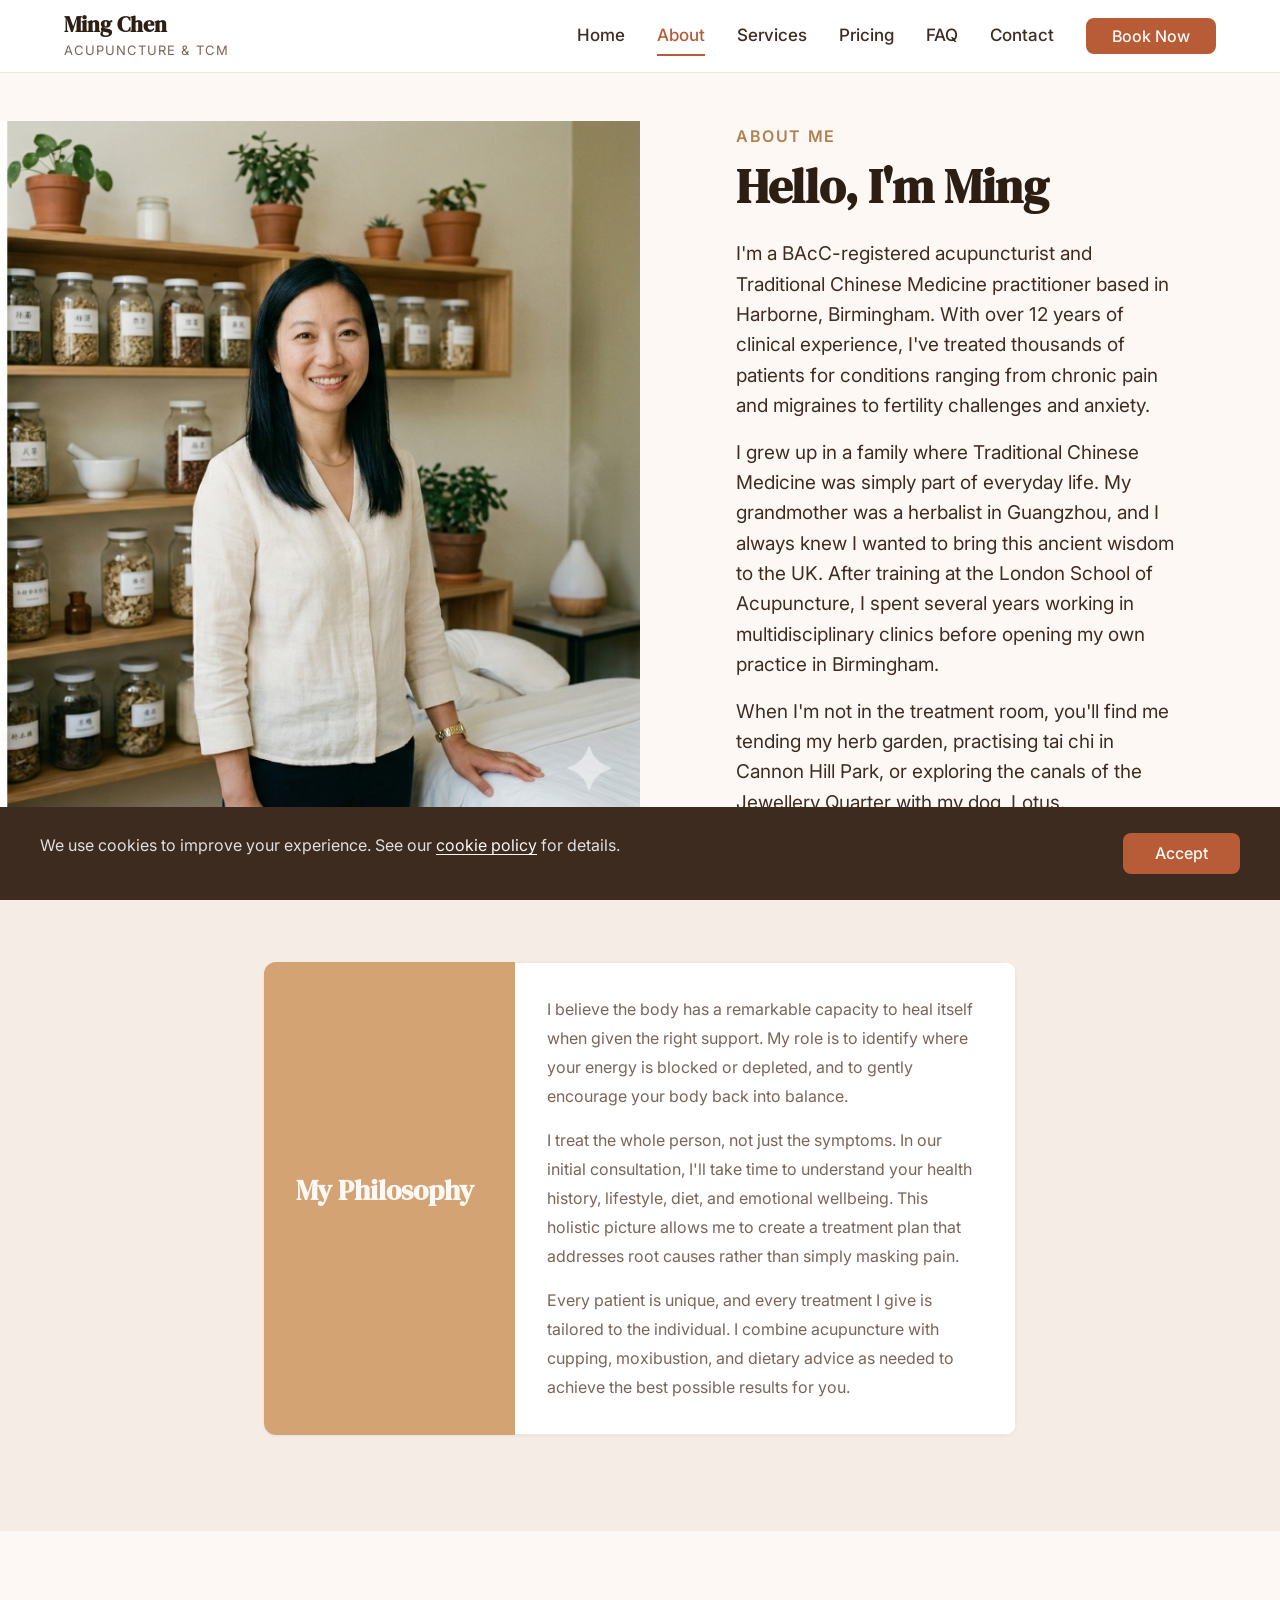
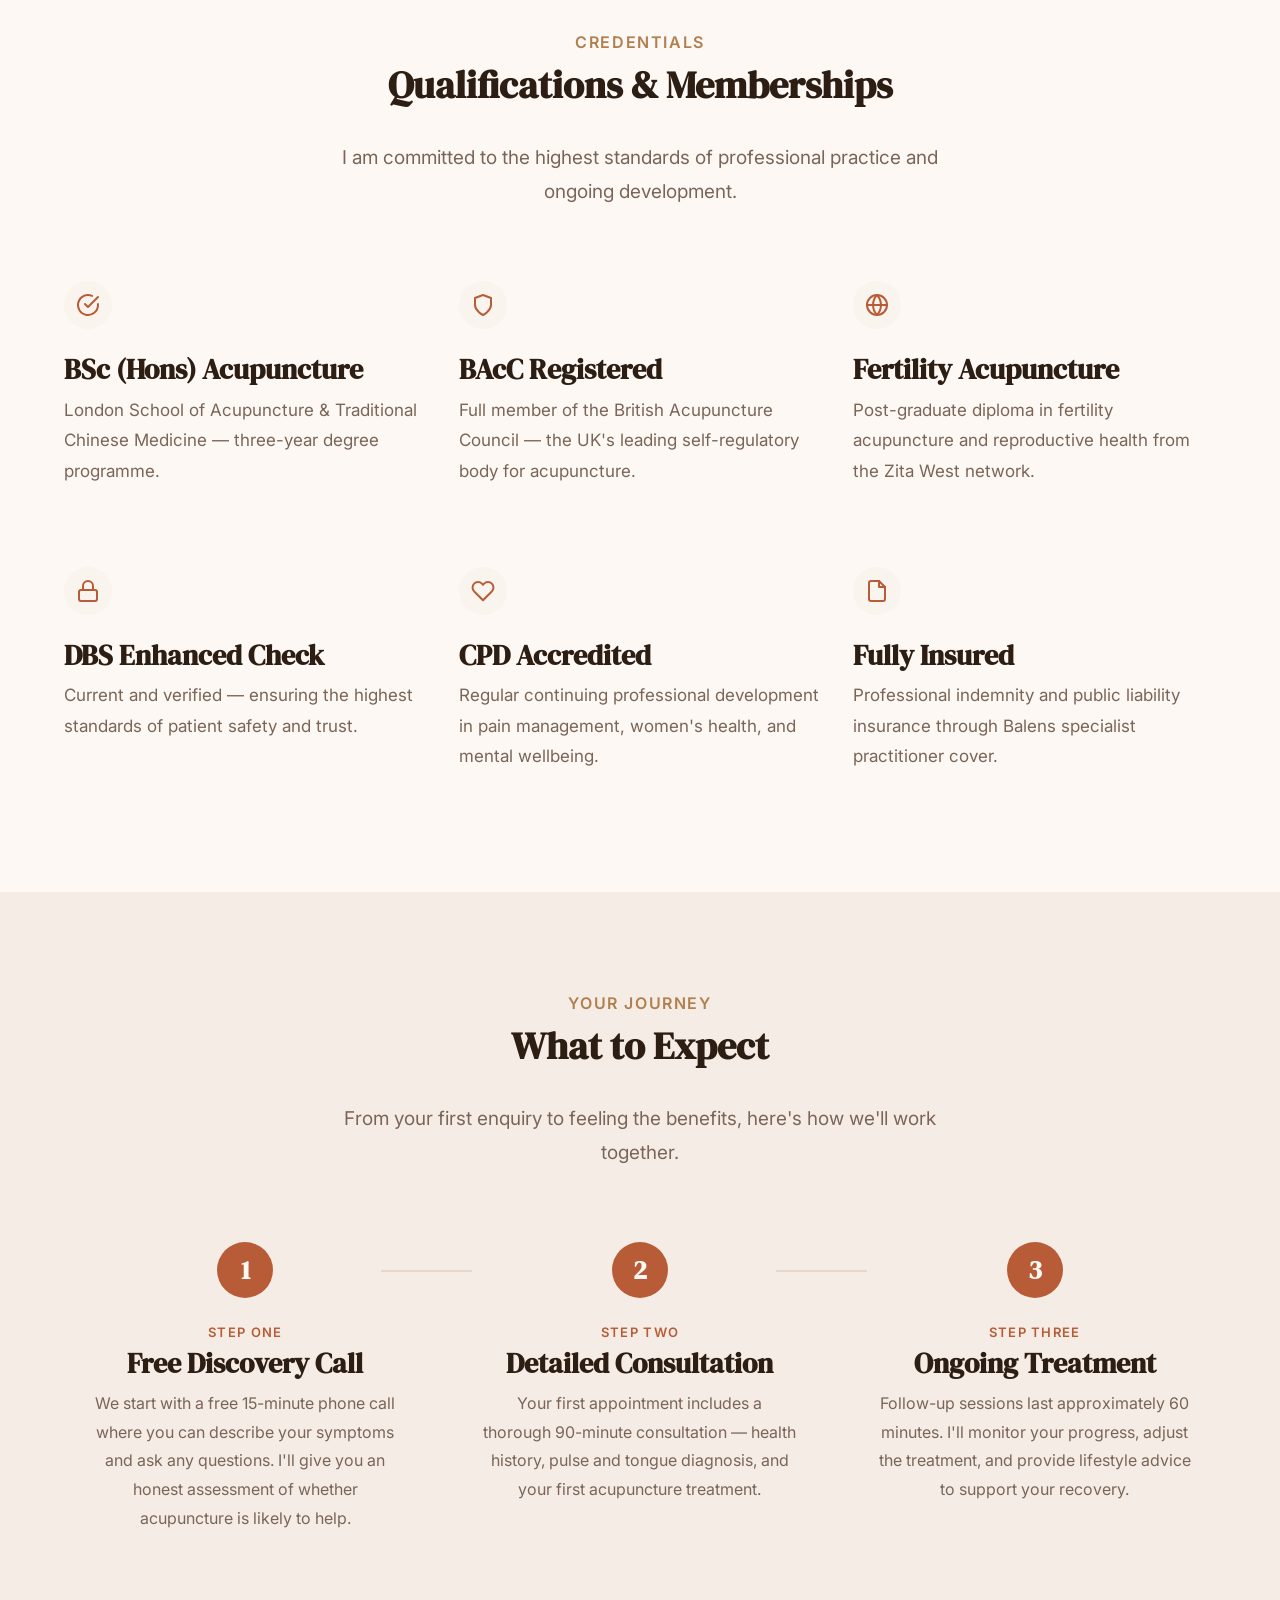
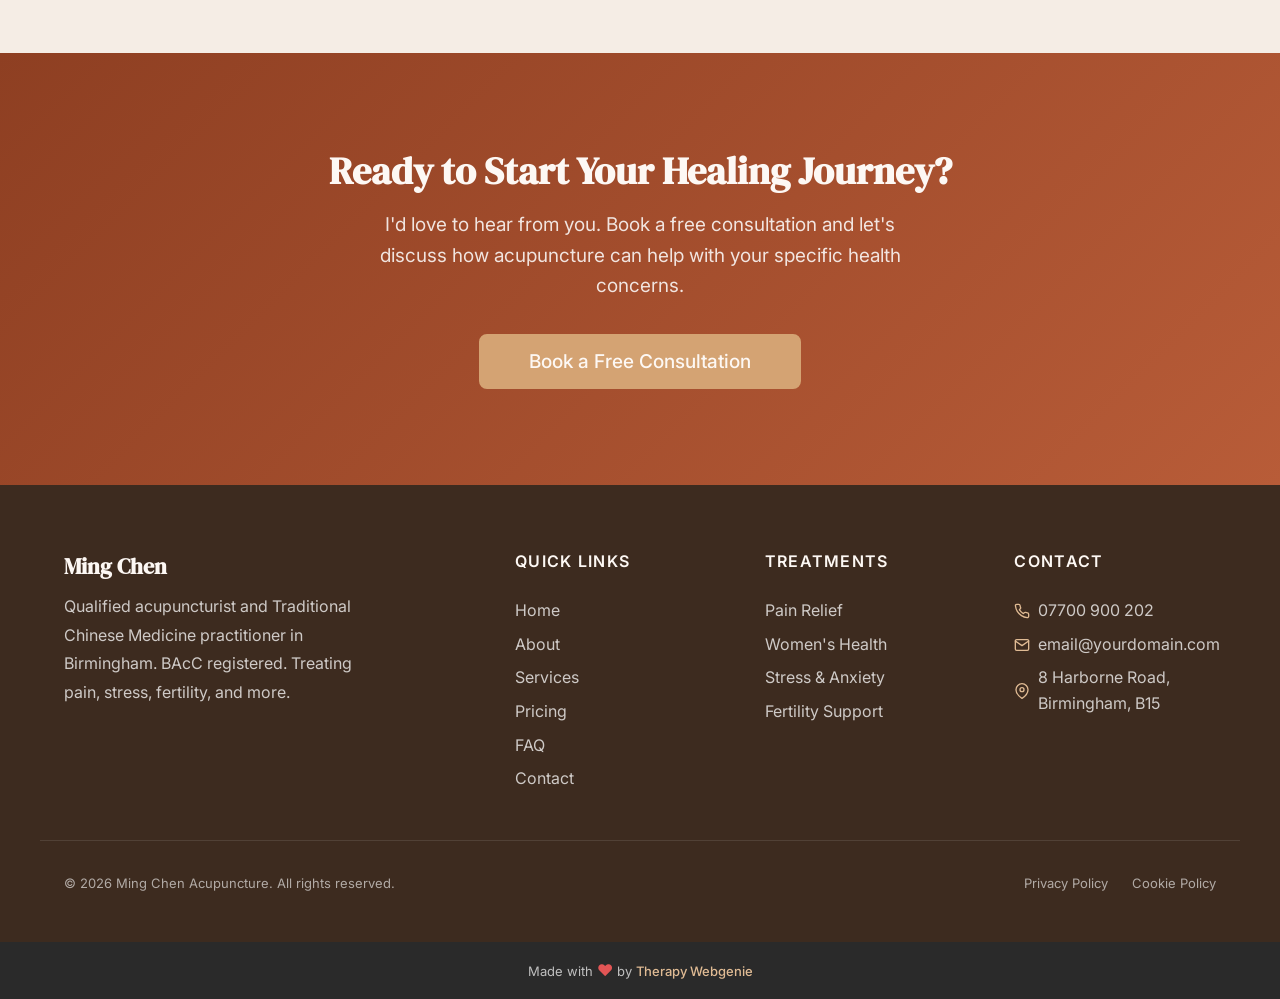
==== about.html @ 8f864835 "Switch Your Journey to steps--connected component Use steps/step pattern with connecting lines betwe" ====
<!DOCTYPE html>
<html lang="en">
<head>
  <meta charset="UTF-8">
  <meta name="viewport" content="width=device-width, initial-scale=1.0">
  <meta name="description" content="About Ming Chen — a BAcC-registered acupuncturist in Birmingham with over 12 years' experience in Traditional Chinese Medicine, pain management, and holistic health.">
  <title>About Ming Chen — Acupuncturist in Birmingham</title>

  <link rel="canonical" href="https://acupuncturist.therapywebgenie.com/about.html">

  <meta property="og:type" content="website">
  <meta property="og:url" content="https://acupuncturist.therapywebgenie.com/about.html">
  <meta property="og:title" content="About Ming Chen — Acupuncturist in Birmingham">
  <meta property="og:description" content="BAcC-registered acupuncturist in Birmingham with over 12 years' experience in Traditional Chinese Medicine.">
  <meta property="og:image" content="https://acupuncturist.therapywebgenie.com/images/hero.jpg">

  <meta name="twitter:card" content="summary_large_image">
  <meta name="twitter:title" content="About Ming Chen — Acupuncturist in Birmingham">
  <meta name="twitter:description" content="BAcC-registered acupuncturist in Birmingham with over 12 years' experience in Traditional Chinese Medicine.">
  <meta name="twitter:image" content="https://acupuncturist.therapywebgenie.com/images/hero.jpg">

  <link rel="preconnect" href="https://fonts.googleapis.com">
  <link rel="preconnect" href="https://fonts.gstatic.com" crossorigin>

  <link rel="stylesheet" href="css/base.css">
  <link rel="stylesheet" href="css/components.css">
  <link rel="stylesheet" href="css/theme.css">
  <!-- PROFILE:schema -->
  <!-- /PROFILE:schema -->
</head>
<body>

  <a href="#main" class="skip-link">Skip to main content</a>

  <!-- SECTION: nav -->
  <nav class="nav" role="navigation" aria-label="Main navigation">
    <div class="container nav__inner">
      <a href="index.html" class="nav__brand">
        <!-- PROFILE:logo --><!-- /PROFILE:logo -->
        <span class="nav__name"><!-- PROFILE:site_title -->Ming Chen<!-- /PROFILE:site_title --></span>
        <span class="nav__title"><!-- PROFILE:site_slogan -->Acupuncture &amp; TCM<!-- /PROFILE:site_slogan --></span>
      </a>
      <div class="nav__links">
        <a href="index.html" class="nav__link">Home</a>
        <a href="about.html" class="nav__link nav__link--active">About</a>
        <a href="services.html" class="nav__link">Services</a>
        <a href="pricing.html" class="nav__link">Pricing</a>
        <a href="faq.html" class="nav__link">FAQ</a>
        <a href="contact.html" class="nav__link">Contact</a>
        <a href="contact.html" class="btn btn--primary nav__cta">Book Now</a>
      </div>
      <button class="nav__toggle" aria-label="Toggle menu" aria-expanded="false" aria-controls="mobile-menu">
        <span class="nav__toggle-bar"></span>
        <span class="nav__toggle-bar"></span>
        <span class="nav__toggle-bar"></span>
      </button>
    </div>
    <div class="nav__mobile" id="mobile-menu" role="menu">
      <a href="index.html" class="nav__link" role="menuitem">Home</a>
      <a href="about.html" class="nav__link nav__link--active" role="menuitem">About</a>
      <a href="services.html" class="nav__link" role="menuitem">Services</a>
      <a href="pricing.html" class="nav__link" role="menuitem">Pricing</a>
      <a href="faq.html" class="nav__link" role="menuitem">FAQ</a>
      <a href="contact.html" class="nav__link" role="menuitem">Contact</a>
      <a href="contact.html" class="btn btn--primary" role="menuitem">Book Now</a>
    </div>
  </nav>
  <!-- /SECTION: nav -->

  <main id="main">

    <!-- SECTION: about-hero -->
    <section class="about-hero">
      <div class="container about-hero__inner">
        <div class="about-hero__image-wrap">
          <img src="images/about-portrait.jpg" alt="Ming Chen, acupuncturist in Birmingham" class="about-hero__image" width="600" height="800">
        </div>
        <div class="about-hero__content">
          <span class="section-label">About Me</span>
          <h1>Hello, I'm Ming</h1>
          <p>I'm a BAcC-registered acupuncturist and Traditional Chinese Medicine practitioner based in Harborne, Birmingham. With over 12 years of clinical experience, I've treated thousands of patients for conditions ranging from chronic pain and migraines to fertility challenges and anxiety.</p>
          <p>I grew up in a family where Traditional Chinese Medicine was simply part of everyday life. My grandmother was a herbalist in Guangzhou, and I always knew I wanted to bring this ancient wisdom to the UK. After training at the London School of Acupuncture, I spent several years working in multidisciplinary clinics before opening my own practice in Birmingham.</p>
          <p>When I'm not in the treatment room, you'll find me tending my herb garden, practising tai chi in Cannon Hill Park, or exploring the canals of the Jewellery Quarter with my dog, Lotus.</p>
        </div>
      </div>
    </section>
    <!-- /SECTION: about-hero -->

    <!-- SECTION: philosophy -->
    <section class="section section--alt reveal">
      <div class="container container--narrow">
        <div class="highlight-box highlight-box--secondary">
          <div class="highlight-box__heading">
            <h3>My Philosophy</h3>
          </div>
          <div class="highlight-box__content">
            <p>I believe the body has a remarkable capacity to heal itself when given the right support. My role is to identify where your energy is blocked or depleted, and to gently encourage your body back into balance.</p>
            <p>I treat the whole person, not just the symptoms. In our initial consultation, I'll take time to understand your health history, lifestyle, diet, and emotional wellbeing. This holistic picture allows me to create a treatment plan that addresses root causes rather than simply masking pain.</p>
            <p>Every patient is unique, and every treatment I give is tailored to the individual. I combine acupuncture with cupping, moxibustion, and dietary advice as needed to achieve the best possible results for you.</p>
          </div>
        </div>
      </div>
    </section>
    <!-- /SECTION: philosophy -->

    <!-- SECTION: qualifications -->
    <section class="section reveal">
      <div class="container">
        <div class="text-center">
          <span class="section-label">Credentials</span>
          <h2>Qualifications &amp; Memberships</h2>
          <p class="section-subtitle">I am committed to the highest standards of professional practice and ongoing development.</p>
        </div>
        <div class="grid grid--3">
          <div class="card card--feature">
            <div class="card__icon">
              <svg xmlns="http://www.w3.org/2000/svg" viewBox="0 0 24 24" fill="none" stroke="currentColor" stroke-width="2" stroke-linecap="round" stroke-linejoin="round"><path d="M22 11.08V12a10 10 0 1 1-5.93-9.14"></path><polyline points="22 4 12 14.01 9 11.01"></polyline></svg>
            </div>
            <h3 class="card__title">BSc (Hons) Acupuncture</h3>
            <p class="card__text">London School of Acupuncture &amp; Traditional Chinese Medicine — three-year degree programme.</p>
          </div>
          <div class="card card--feature">
            <div class="card__icon">
              <svg xmlns="http://www.w3.org/2000/svg" viewBox="0 0 24 24" fill="none" stroke="currentColor" stroke-width="2" stroke-linecap="round" stroke-linejoin="round"><path d="M12 22s8-4 8-10V5l-8-3-8 3v7c0 6 8 10 8 10z"></path></svg>
            </div>
            <h3 class="card__title">BAcC Registered</h3>
            <p class="card__text">Full member of the British Acupuncture Council — the UK's leading self-regulatory body for acupuncture.</p>
          </div>
          <div class="card card--feature">
            <div class="card__icon">
              <svg xmlns="http://www.w3.org/2000/svg" viewBox="0 0 24 24" fill="none" stroke="currentColor" stroke-width="2" stroke-linecap="round" stroke-linejoin="round"><circle cx="12" cy="12" r="10"></circle><line x1="2" y1="12" x2="22" y2="12"></line><path d="M12 2a15.3 15.3 0 0 1 4 10 15.3 15.3 0 0 1-4 10 15.3 15.3 0 0 1-4-10 15.3 15.3 0 0 1 4-10z"></path></svg>
            </div>
            <h3 class="card__title">Fertility Acupuncture</h3>
            <p class="card__text">Post-graduate diploma in fertility acupuncture and reproductive health from the Zita West network.</p>
          </div>
          <div class="card card--feature">
            <div class="card__icon">
              <svg xmlns="http://www.w3.org/2000/svg" viewBox="0 0 24 24" fill="none" stroke="currentColor" stroke-width="2" stroke-linecap="round" stroke-linejoin="round"><rect x="3" y="11" width="18" height="11" rx="2" ry="2"></rect><path d="M7 11V7a5 5 0 0 1 10 0v4"></path></svg>
            </div>
            <h3 class="card__title">DBS Enhanced Check</h3>
            <p class="card__text">Current and verified — ensuring the highest standards of patient safety and trust.</p>
          </div>
          <div class="card card--feature">
            <div class="card__icon">
              <svg xmlns="http://www.w3.org/2000/svg" viewBox="0 0 24 24" fill="none" stroke="currentColor" stroke-width="2" stroke-linecap="round" stroke-linejoin="round"><path d="M20.84 4.61a5.5 5.5 0 0 0-7.78 0L12 5.67l-1.06-1.06a5.5 5.5 0 0 0-7.78 7.78l1.06 1.06L12 21.23l7.78-7.78 1.06-1.06a5.5 5.5 0 0 0 0-7.78z"></path></svg>
            </div>
            <h3 class="card__title">CPD Accredited</h3>
            <p class="card__text">Regular continuing professional development in pain management, women's health, and mental wellbeing.</p>
          </div>
          <div class="card card--feature">
            <div class="card__icon">
              <svg xmlns="http://www.w3.org/2000/svg" viewBox="0 0 24 24" fill="none" stroke="currentColor" stroke-width="2" stroke-linecap="round" stroke-linejoin="round"><path d="M14 2H6a2 2 0 0 0-2 2v16a2 2 0 0 0 2 2h12a2 2 0 0 0 2-2V8z"></path><polyline points="14 2 14 8 20 8"></polyline></svg>
            </div>
            <h3 class="card__title">Fully Insured</h3>
            <p class="card__text">Professional indemnity and public liability insurance through Balens specialist practitioner cover.</p>
          </div>
        </div>
      </div>
    </section>
    <!-- /SECTION: qualifications -->

    <!-- SECTION: approach -->
    <section class="section section--alt reveal">
      <div class="container">
        <div class="text-center">
          <span class="section-label">Your Journey</span>
          <h2>What to Expect</h2>
          <p class="section-subtitle">From your first enquiry to feeling the benefits, here's how we'll work together.</p>
        </div>
        <div class="steps steps--connected">
          <div class="step">
            <div class="step__number">1</div>
            <span class="step__label">Step One</span>
            <h3 class="step__title">Free Discovery Call</h3>
            <p class="step__text">We start with a free 15-minute phone call where you can describe your symptoms and ask any questions. I'll give you an honest assessment of whether acupuncture is likely to help.</p>
          </div>
          <div class="step">
            <div class="step__number">2</div>
            <span class="step__label">Step Two</span>
            <h3 class="step__title">Detailed Consultation</h3>
            <p class="step__text">Your first appointment includes a thorough 90-minute consultation — health history, pulse and tongue diagnosis, and your first acupuncture treatment.</p>
          </div>
          <div class="step">
            <div class="step__number">3</div>
            <span class="step__label">Step Three</span>
            <h3 class="step__title">Ongoing Treatment</h3>
            <p class="step__text">Follow-up sessions last approximately 60 minutes. I'll monitor your progress, adjust the treatment, and provide lifestyle advice to support your recovery.</p>
          </div>
        </div>
      </div>
    </section>
    <!-- /SECTION: approach -->

    <!-- SECTION: cta -->
    <section class="section cta-banner reveal">
      <div class="container text-center">
        <h2>Ready to Start Your Healing Journey?</h2>
        <p>I'd love to hear from you. Book a free consultation and let's discuss how acupuncture can help with your specific health concerns.</p>
        <div class="cta-banner__buttons">
          <a href="contact.html" class="btn btn--accent">Book a Free Consultation</a>
        </div>
      </div>
    </section>
    <!-- /SECTION: cta -->

  </main>

  <!-- SECTION: footer -->
  <footer class="footer">
    <div class="container footer__inner">
      <div class="footer__brand">
        <p class="footer__brand-name">Ming Chen</p>
        <p class="footer__brand-text">Qualified acupuncturist and Traditional Chinese Medicine practitioner in Birmingham. BAcC registered. Treating pain, stress, fertility, and more.</p>
      </div>
      <div class="footer__col">
        <p class="footer__heading">Quick Links</p>
        <div class="footer__links">
          <a href="index.html" class="footer__link">Home</a>
          <a href="about.html" class="footer__link">About</a>
          <a href="services.html" class="footer__link">Services</a>
          <a href="pricing.html" class="footer__link">Pricing</a>
          <a href="faq.html" class="footer__link">FAQ</a>
          <a href="contact.html" class="footer__link">Contact</a>
        </div>
      </div>
      <div class="footer__col">
        <p class="footer__heading">Treatments</p>
        <div class="footer__links">
          <a href="services.html" class="footer__link">Pain Relief</a>
          <a href="services.html" class="footer__link">Women's Health</a>
          <a href="services.html" class="footer__link">Stress &amp; Anxiety</a>
          <a href="services.html" class="footer__link">Fertility Support</a>
        </div>
      </div>
      <div class="footer__col">
        <p class="footer__heading">Contact</p>
        <div class="footer__contact-item">
          <svg xmlns="http://www.w3.org/2000/svg" viewBox="0 0 24 24" fill="none" stroke="currentColor" stroke-width="2" stroke-linecap="round" stroke-linejoin="round"><path d="M22 16.92v3a2 2 0 0 1-2.18 2 19.79 19.79 0 0 1-8.63-3.07 19.5 19.5 0 0 1-6-6 19.79 19.79 0 0 1-3.07-8.67A2 2 0 0 1 4.11 2h3a2 2 0 0 1 2 1.72 12.84 12.84 0 0 0 .7 2.81 2 2 0 0 1-.45 2.11L8.09 9.91a16 16 0 0 0 6 6l1.27-1.27a2 2 0 0 1 2.11-.45 12.84 12.84 0 0 0 2.81.7A2 2 0 0 1 22 16.92z"></path></svg>
          <!-- PROFILE:phone_landline --><span>07700 900 202</span><!-- /PROFILE:phone_landline -->
        </div>
        <div class="footer__contact-item">
          <svg xmlns="http://www.w3.org/2000/svg" viewBox="0 0 24 24" fill="none" stroke="currentColor" stroke-width="2" stroke-linecap="round" stroke-linejoin="round"><path d="M4 4h16c1.1 0 2 .9 2 2v12c0 1.1-.9 2-2 2H4c-1.1 0-2-.9-2-2V6c0-1.1.9-2 2-2z"></path><polyline points="22,6 12,13 2,6"></polyline></svg>
          <!-- PROFILE:email --><a href="mailto:email@yourdomain.com">email@yourdomain.com</a><!-- /PROFILE:email -->
        </div>
        <div class="footer__contact-item">
          <svg xmlns="http://www.w3.org/2000/svg" viewBox="0 0 24 24" fill="none" stroke="currentColor" stroke-width="2" stroke-linecap="round" stroke-linejoin="round"><path d="M21 10c0 7-9 13-9 13s-9-6-9-13a9 9 0 0 1 18 0z"></path><circle cx="12" cy="10" r="3"></circle></svg>
          <!-- PROFILE:address --><span>8 Harborne Road, Birmingham, B15</span><!-- /PROFILE:address -->
        </div>
      </div>
    </div>
    <div class="container footer__bottom">
      <p class="footer__copyright">&copy; 2026 Ming Chen Acupuncture. All rights reserved.</p>
      <div class="footer__legal">
        <a href="privacy.html">Privacy Policy</a>
        <a href="cookies-policy.html">Cookie Policy</a>
      </div>
    </div>
  </footer>
  <!-- /SECTION: footer -->

  <div class="site-credit">
    <p>Made with <span class="site-credit__heart" aria-label="love">&#10084;</span> by <a href="https://www.therapywebgenie.com" target="_blank" rel="noopener">Therapy Webgenie</a></p>
  </div>

  <!-- Cookie Consent -->
  <div class="cookie-banner" role="dialog" aria-label="Cookie consent">
    <div class="cookie-banner__inner">
      <p class="cookie-banner__text">We use cookies to improve your experience. See our <a href="cookies-policy.html">cookie policy</a> for details.</p>
      <button class="cookie-banner__accept">Accept</button>
    </div>
  </div>

  <!-- Back to Top -->
  <button class="back-to-top" aria-label="Back to top">
    <svg xmlns="http://www.w3.org/2000/svg" viewBox="0 0 24 24" fill="none" stroke="currentColor" stroke-width="2" stroke-linecap="round" stroke-linejoin="round"><polyline points="18 15 12 9 6 15"></polyline></svg>
  </button>

  <script src="js/main.js"></script>
</body>
</html>
---- css/base.css ----
/* =============================================
   BASE STYLES
   Reset, Custom Properties, Typography, Layout
   Theme colours & fonts are in theme.css
   ============================================= */

/* --- Custom Properties (non-theme) --- */
:root {
  --text-xs: 0.8125rem;
  --text-sm: 1rem;
  --text-base: 1.0625rem;
  --text-md: 1.1875rem;
  --text-lg: 1.375rem;
  --text-xl: 1.625rem;
  --text-2xl: 2rem;
  --text-3xl: 2.375rem;
  --text-4xl: 3rem;

  /* Heading sizes (overridable per font pairing in theme.css) */
  --text-h1: var(--text-3xl);          /* mobile: 38px */
  --text-h1-desktop: var(--text-4xl);  /* desktop: 48px */
  --text-h2: var(--text-2xl);          /* mobile: 32px */
  --text-h2-desktop: var(--text-3xl);  /* desktop: 38px */
  --text-h3: var(--text-xl);           /* mobile: 26px */
  --text-h3-desktop: 1.75rem;          /* desktop: 28px */

  --font-weight-normal: 400;
  --font-weight-medium: 500;
  --font-weight-semibold: 600;
  --font-weight-bold: 700;

  --line-height-tight: 1.2;
  --line-height-normal: 1.6;
  --line-height-relaxed: 1.8;

  /* Spacing */
  --space-xs: 0.25rem;
  --space-sm: 0.5rem;
  --space-md: 1rem;
  --space-lg: 1.5rem;
  --space-xl: 2rem;
  --space-2xl: 3rem;
  --space-3xl: 4rem;
  --space-4xl: 6rem;
  --space-5xl: 8rem;

  /* Layout */
  --container-max: 1200px;
  --container-narrow: 800px;
  --container-wide: 1400px;

  /* Border Radius */
  --radius-sm: 4px;
  --radius-md: 8px;
  --radius-lg: 12px;
  --radius-xl: 20px;
  --radius-full: 9999px;

  /* Shadows */
  --shadow-sm: 0 1px 3px rgba(0, 0, 0, 0.06);
  --shadow-md: 0 4px 12px rgba(0, 0, 0, 0.08);
  --shadow-lg: 0 8px 30px rgba(0, 0, 0, 0.1);
  --shadow-xl: 0 12px 40px rgba(0, 0, 0, 0.12);

  /* Transitions */
  --transition-fast: 150ms ease;
  --transition-base: 250ms ease;
  --transition-normal: 300ms ease;
  --transition-slow: 400ms ease;
}

/* --- Reset --- */
*,
*::before,
*::after {
  box-sizing: border-box;
  margin: 0;
  padding: 0;
}

html {
  font-size: 100%;
  scroll-behavior: smooth;
  -webkit-text-size-adjust: 100%;
}

body {
  font-family: var(--font-body);
  font-size: var(--text-md);
  font-weight: var(--font-weight-normal);
  line-height: var(--line-height-normal);
  color: var(--color-text);
  background-color: var(--color-bg);
  -webkit-font-smoothing: antialiased;
  -moz-osx-font-smoothing: grayscale;
}

img,
picture,
video,
svg {
  display: block;
  max-width: 100%;
  height: auto;
}

input,
button,
textarea,
select {
  font: inherit;
  color: inherit;
}

button {
  cursor: pointer;
  border: none;
  background: none;
}

a {
  color: inherit;
  text-decoration: none;
}

ul,
ol {
  list-style: none;
}

h1, h2, h3, h4, h5, h6 {
  font-family: var(--font-heading);
  color: var(--color-text-heading);
  line-height: var(--line-height-tight);
  font-weight: var(--font-weight-bold);
  margin-bottom: var(--space-md);
}

/* --- Typography --- */
h1 {
  font-size: var(--text-h1);
}

h2 {
  font-size: var(--text-h2);
}

h3 {
  font-size: var(--text-h3);
}

h4 {
  font-size: var(--text-lg);
}

h5 {
  font-size: var(--text-md);
}

h6 {
  font-size: var(--text-base);
}

p {
  margin-bottom: var(--space-md);
}

p:last-child:not(.section-subtitle) {
  margin-bottom: 0;
}

strong {
  font-weight: var(--font-weight-semibold);
}

/* --- Layout Utilities --- */
.container {
  width: 100%;
  max-width: var(--container-max);
  margin-left: auto;
  margin-right: auto;
  padding-left: var(--space-lg);
  padding-right: var(--space-lg);
}

.container--narrow {
  max-width: var(--container-narrow);
}

.section {
  padding-top: var(--space-3xl);
  padding-bottom: var(--space-3xl);
}

.section--alt {
  background-color: var(--color-bg-alt);
}

/* Icons inside alt sections: swap bg-alt → surface so they remain visible */
.section--alt .card__icon,
.section--alt .icon-box__icon,
.section--alt .contact-info__icon,
.section--alt .service-detail__icon {
  background-color: var(--color-surface);
}

.section--dark {
  background-color: var(--color-bg-dark);
  color: var(--color-text-inverse);
}

.section--dark h2,
.section--dark h3,
.section--dark h4 {
  color: var(--color-text-inverse);
}

/* Grid */
.grid {
  display: grid;
  gap: var(--space-xl);
}

.grid--2 {
  grid-template-columns: 1fr;
}

.grid--3 {
  grid-template-columns: 1fr;
}

/* --- Buttons --- */
.btn {
  display: inline-flex;
  align-items: center;
  justify-content: center;
  gap: var(--space-sm);
  padding: var(--space-md) var(--space-xl);
  font-family: var(--font-body);
  font-size: var(--text-base);
  font-weight: var(--font-weight-medium);
  line-height: 1;
  border-radius: var(--radius-md);
  transition: all var(--transition-base);
  text-decoration: none;
  border: 2px solid transparent;
  white-space: nowrap;
}

.btn--primary {
  background-color: var(--color-primary);
  color: var(--color-text-inverse);
  border-color: var(--color-primary);
}

.btn--primary:hover {
  background-color: var(--color-primary-dark);
  border-color: var(--color-primary-dark);
}

.btn--secondary {
  background-color: transparent;
  color: var(--color-primary);
  border-color: var(--color-primary);
}

.btn--secondary:hover {
  background-color: var(--color-primary);
  color: var(--color-text-inverse);
}

.btn--accent {
  background-color: var(--color-secondary);
  color: var(--color-text-inverse);
  border-color: var(--color-secondary);
}

.btn--accent:hover {
  background-color: var(--color-secondary-dark);
  border-color: var(--color-secondary-dark);
}

.btn--block {
  width: 100%;
}

/* --- Links --- */
.link {
  color: var(--color-primary);
  text-decoration: underline;
  text-underline-offset: 3px;
  transition: color var(--transition-fast);
}

.link:hover {
  color: var(--color-primary-dark);
}

/* --- Text Utilities --- */
.text-center {
  text-align: center;
}

.text-center h2 {
  margin-bottom: var(--space-xl);
}

.text-balance {
  text-wrap: balance;
}

.section-subtitle {
  font-size: var(--text-md);
  color: var(--color-text-light);
  max-width: 600px;
  margin-bottom: var(--space-2xl);
  line-height: var(--line-height-relaxed);
}

.text-center .section-subtitle {
  margin-left: auto;
  margin-right: auto;
}

.section-footer {
  margin-top: var(--space-2xl);
}

.section-label {
  display: inline-block;
  font-family: var(--font-body);
  font-size: var(--text-sm);
  font-weight: var(--font-weight-semibold);
  text-transform: uppercase;
  letter-spacing: 0.1em;
  color: var(--color-secondary-dark);
  margin-bottom: var(--space-sm);
}

/* --- Responsive Typography --- */
@media (min-width: 768px) {
  h1 {
    font-size: var(--text-h1-desktop);
  }

  h2 {
    font-size: var(--text-h2-desktop);
  }

  h3 {
    font-size: var(--text-h3-desktop);
  }

  .section {
    padding-top: var(--space-4xl);
    padding-bottom: var(--space-4xl);
  }
}

/* --- Responsive Grid --- */
@media (min-width: 768px) {
  .grid--2 {
    grid-template-columns: repeat(2, 1fr);
  }

  .grid--3 {
    grid-template-columns: repeat(2, 1fr);
  }
}

@media (min-width: 1024px) {
  .grid--3 {
    grid-template-columns: repeat(3, 1fr);
  }
}

/* --- Screen Reader Only --- */
.sr-only {
  position: absolute;
  width: 1px;
  height: 1px;
  padding: 0;
  margin: -1px;
  overflow: hidden;
  clip: rect(0, 0, 0, 0);
  white-space: nowrap;
  border-width: 0;
}
---- css/components.css ----
/* =============================================
   COMPONENT STYLES
   Nav, Hero, Cards, Testimonials, Forms, Footer
   ============================================= */

/* --- Skip Link --- */
.skip-link {
  position: absolute;
  top: -100%;
  left: var(--space-md);
  padding: var(--space-sm) var(--space-md);
  background: var(--color-primary);
  color: var(--color-text-inverse);
  border-radius: var(--radius-md);
  z-index: 1000;
  font-size: var(--text-sm);
}

.skip-link:focus {
  top: var(--space-sm);
}

/* =============================================
   NAVIGATION
   ============================================= */
.nav {
  position: relative;
  z-index: 100;
  background-color: var(--color-surface);
  border-bottom: 1px solid var(--color-border-light);
  transition: box-shadow var(--transition-base);
}

.nav--scrolled {
  box-shadow: var(--shadow-md);
}

.nav__inner {
  display: flex;
  align-items: center;
  justify-content: space-between;
  height: 72px;
}

.nav__brand {
  display: flex;
  flex-direction: column;
  gap: 2px;
}

.nav__logo {
  max-height: 70px;
  width: auto;
  object-fit: contain;
}

/* Logo beside title — add .nav__brand--inline to .nav__brand */
.nav__brand--inline {
  flex-direction: row;
  align-items: center;
  gap: var(--space-sm);
}

.nav__brand--inline .nav__brand-text {
  display: flex;
  flex-direction: column;
  gap: 2px;
}

.nav__name {
  font-family: var(--font-heading);
  font-size: var(--text-lg);
  font-weight: var(--font-weight-bold);
  color: var(--color-text-heading);
  line-height: 1.2;
}

.nav__title {
  font-size: var(--text-xs);
  color: var(--color-text-light);
  text-transform: uppercase;
  letter-spacing: 0.08em;
}

.nav__links {
  display: none;
  gap: var(--space-xl);
  align-items: center;
}

.nav__link {
  font-size: var(--text-base);
  font-weight: var(--font-weight-medium);
  color: var(--color-text);
  transition: color var(--transition-fast);
  position: relative;
  padding: var(--space-xs) 0;
}

.nav__link::after {
  content: '';
  position: absolute;
  bottom: -2px;
  left: 0;
  width: 0;
  height: 2px;
  background-color: var(--color-primary);
  transition: width var(--transition-base);
}

.nav__link:hover,
.nav__link--active {
  color: var(--color-primary);
}

.nav__link:hover::after,
.nav__link--active::after {
  width: 100%;
}

.nav__cta {
  font-size: var(--text-sm);
  padding: var(--space-sm) var(--space-lg);
}

/* Mobile Menu Toggle */
.nav__toggle {
  display: flex;
  flex-direction: column;
  gap: 5px;
  padding: var(--space-sm);
  z-index: 110;
}

.nav__toggle-bar {
  display: block;
  width: 24px;
  height: 2px;
  background-color: var(--color-text);
  border-radius: 2px;
  transition: all var(--transition-base);
  transform-origin: center;
}

.nav__toggle--open .nav__toggle-bar:nth-child(1) {
  transform: translateY(7px) rotate(45deg);
}

.nav__toggle--open .nav__toggle-bar:nth-child(2) {
  opacity: 0;
}

.nav__toggle--open .nav__toggle-bar:nth-child(3) {
  transform: translateY(-7px) rotate(-45deg);
}

/* Mobile Menu Overlay — slide in from right */
.nav__mobile {
  display: flex;
  position: fixed;
  inset: 0;
  top: 72px;
  background-color: var(--color-surface);
  z-index: 99;
  padding: var(--space-3xl) var(--space-lg);
  flex-direction: column;
  gap: var(--space-lg);
  overflow-y: auto;
  transform: translateX(100%);
  opacity: 0;
  visibility: hidden;
  transition: transform 0.35s cubic-bezier(0.4, 0, 0.2, 1),
              opacity 0.35s ease,
              visibility 0.35s;
}

.nav__mobile--open {
  transform: translateX(0);
  opacity: 1;
  visibility: visible;
}

.nav__mobile .nav__link,
.nav__mobile .btn {
  opacity: 0;
  transform: translateX(20px);
  transition: opacity 0.3s ease, transform 0.3s ease;
}

.nav__mobile--open .nav__link,
.nav__mobile--open .btn {
  opacity: 1;
  transform: translateX(0);
}

.nav__mobile--open > *:nth-child(1) { transition-delay: 0.05s; }
.nav__mobile--open > *:nth-child(2) { transition-delay: 0.1s; }
.nav__mobile--open > *:nth-child(3) { transition-delay: 0.15s; }
.nav__mobile--open > *:nth-child(4) { transition-delay: 0.2s; }
.nav__mobile--open > *:nth-child(5) { transition-delay: 0.25s; }
.nav__mobile--open > *:nth-child(6) { transition-delay: 0.3s; }
.nav__mobile--open > *:nth-child(7) { transition-delay: 0.35s; }

.nav__mobile .nav__link {
  font-size: var(--text-lg);
  padding: var(--space-sm) 0;
  border-bottom: 1px solid var(--color-border-light);
}

.nav__mobile .nav__link::after {
  display: none;
}

.nav__mobile .btn {
  margin-top: var(--space-md);
  text-align: center;
}

@media (min-width: 1100px) {
  .nav__links {
    display: flex;
  }

  .nav__toggle {
    display: none;
  }
}

/* --- Nav Dropdowns (Desktop) --- */
.nav__dropdown {
  position: relative;
}

.nav__link--has-children {
  display: inline-flex;
  align-items: center;
  gap: 4px;
  background: none;
  border: none;
  cursor: pointer;
  font-family: inherit;
  font-size: inherit;
  font-weight: inherit;
  color: inherit;
  padding: 0;
}

.nav__chevron {
  width: 12px;
  height: 12px;
  transition: transform var(--transition-fast);
  flex-shrink: 0;
}

.nav__dropdown:hover .nav__chevron,
.nav__link--has-children[aria-expanded="true"] ~ .nav__dropdown-menu + .nav__chevron,
.nav__link--has-children[aria-expanded="true"] .nav__chevron {
  transform: rotate(180deg);
}

.nav__dropdown-trigger {
  display: inline-flex;
  align-items: center;
  gap: 4px;
  background: none;
  border: none;
  cursor: pointer;
  font-family: inherit;
  font-size: inherit;
  font-weight: inherit;
  color: inherit;
  padding: 0;
}

.nav__dropdown-trigger .nav__chevron {
  width: 12px;
  height: 12px;
  transition: transform var(--transition-fast);
  flex-shrink: 0;
}

.nav__dropdown:hover .nav__dropdown-trigger .nav__chevron {
  transform: rotate(180deg);
}

.nav__dropdown-menu {
  position: absolute;
  top: 100%;
  left: 50%;
  transform: translateX(-50%);
  min-width: 240px;
  background: var(--color-surface);
  border: 1px solid var(--color-border-light);
  border-radius: var(--radius-md, 8px);
  box-shadow: var(--shadow-lg);
  padding: var(--space-sm) 0;
  opacity: 0;
  visibility: hidden;
  transition: opacity var(--transition-fast), visibility var(--transition-fast);
  z-index: 110;
  margin-top: var(--space-xs);
}

.nav__dropdown:hover .nav__dropdown-menu {
  opacity: 1;
  visibility: visible;
}

.nav__dropdown-link,
.nav__dropdown-menu .nav__link--child {
  display: block;
  padding: var(--space-sm) var(--space-lg);
  font-size: var(--text-sm);
  color: var(--color-text);
  transition: background var(--transition-fast), color var(--transition-fast);
  white-space: nowrap;
  text-decoration: none;
}

.nav__dropdown-link:hover,
.nav__dropdown-menu .nav__link--child:hover {
  background: var(--color-bg);
  color: var(--color-primary);
}

.nav__dropdown-link--active {
  color: var(--color-primary);
  font-weight: 600;
}

/* --- Nav Mobile Sub-menus (Accordion) --- */
.nav__mobile-group {
  display: flex;
  flex-direction: column;
}

.nav__mobile-parent {
  display: flex;
  align-items: center;
  justify-content: space-between;
}

.nav__mobile-parent > .nav__link {
  flex: 1;
  cursor: default;
}

.nav__mobile-expand {
  padding: var(--space-sm);
  background: none;
  border: none;
  cursor: pointer;
  color: var(--color-text-light);
  transition: transform var(--transition-fast);
  display: flex;
  align-items: center;
}

.nav__mobile-expand[aria-expanded="true"] .nav__chevron {
  transform: rotate(180deg);
}

.nav__mobile-children {
  display: flex;
  flex-direction: column;
  padding-left: var(--space-lg);
}

.nav__mobile-children[hidden] {
  display: none;
}

.nav__link--child {
  font-size: var(--text-base);
  color: var(--color-text-light);
  padding: var(--space-xs) 0;
  border-bottom: 1px solid var(--color-border-light);
}

.nav__link--child:hover {
  color: var(--color-primary);
}

.nav__link--child::after {
  display: none;
}

/* =============================================
   NAVIGATION: TWO-TIER VARIANT
   Top bar (brand + contact info) + bottom bar (nav links)
   ============================================= */
.nav--two-tier {
  position: relative;
  z-index: 100;
  background-color: var(--color-surface);
  border-bottom: 1px solid var(--color-border-light);
  transition: box-shadow var(--transition-base);
  padding: 20px 0;
}

.nav--two-tier.nav--scrolled {
  box-shadow: var(--shadow-md);
}

/* --- Top bar: brand left, contact info right --- */
.nav__top {
  display: flex;
  align-items: center;
  justify-content: space-between;
  padding-top: 20px;
  padding-bottom: var(--space-sm);
}

.nav__contact {
  display: none;
  align-items: center;
  gap: var(--space-xl);
}

.nav__contact-item {
  display: flex;
  align-items: center;
  gap: var(--space-xs);
  font-size: var(--text-sm);
  color: var(--color-text-light);
  white-space: nowrap;
}

.nav__contact-item svg {
  width: 16px;
  height: 16px;
  flex-shrink: 0;
  color: var(--color-primary);
}

.nav__contact-item a {
  color: var(--color-text-light);
  font-weight: var(--font-weight-medium);
}

.nav__contact-item a:hover {
  color: var(--color-primary);
}

/* --- Bottom bar: nav links + CTA --- */
.nav__bottom {
  display: flex;
  align-items: center;
  justify-content: space-between;
  border-top: 1px solid var(--color-border-light);
  padding-top: var(--space-sm);
  padding-bottom: 20px;
}

.nav--two-tier .nav__links {
  display: none;
  gap: var(--space-lg);
  align-items: center;
  width: 100%;
}

.nav--two-tier .nav__cta {
  margin-left: auto;
}

.nav--two-tier .nav__link {
  font-size: var(--text-sm);
}

/* Mobile: hamburger in top bar, not bottom */
.nav--two-tier .nav__toggle {
  display: flex;
  flex-direction: column;
  gap: 5px;
  padding: var(--space-sm);
  z-index: 110;
}

/* Two-tier mobile: hide bottom bar border, show only toggle */
.nav--two-tier .nav__bottom {
  border-top: none;
  padding: 0;
  position: absolute;
  right: var(--space-lg);
  top: var(--space-lg);
}

@media (min-width: 1100px) {
  .nav--two-tier .nav__bottom {
    position: static;
    border-top: 1px solid var(--color-border-light);
    padding-top: var(--space-sm);
    padding-bottom: var(--space-sm);
  }
}

.nav__top {
  position: relative;
}

/* Desktop breakpoint */
@media (min-width: 900px) {
  .nav__contact {
    display: flex;
  }
}

@media (min-width: 1100px) {
  .nav--two-tier .nav__links {
    display: flex;
  }

  .nav--two-tier .nav__toggle {
    display: none;
  }
}

/* Mobile menu for two-tier uses the same nav__mobile styles */
.nav--two-tier .nav__mobile {
  top: 0;
}

/* Contact info inside mobile menu */
.nav__mobile-contact {
  display: flex;
  flex-direction: column;
  gap: var(--space-sm);
  padding-top: var(--space-md);
  margin-top: var(--space-md);
  border-top: 1px solid var(--color-border-light);
}

.nav__mobile-contact .nav__contact-item {
  display: flex;
  font-size: var(--text-base);
}

@media (min-width: 900px) {
  .nav__mobile-contact {
    display: none;
  }
}

/* =============================================
   SCROLL-AWARE COMPACT HEADER
   Hidden by default. Slides in when user scrolls up
   after passing the main header. Shows brand + phone + hamburger.
   ============================================= */
.nav-scroll {
  position: fixed;
  top: 0;
  left: 0;
  right: 0;
  z-index: 200;
  background-color: var(--color-surface);
  border-bottom: 1px solid var(--color-border-light);
  box-shadow: var(--shadow-md);
  transform: translateY(-100%);
  opacity: 0;
  transition: transform 0.3s ease, opacity 0.3s ease;
  pointer-events: none;
}

.nav-scroll--visible {
  transform: translateY(0);
  opacity: 1;
  pointer-events: auto;
}

.nav-scroll__inner {
  display: flex;
  align-items: center;
  justify-content: space-between;
  height: 56px;
}

.nav-scroll__brand {
  display: flex;
  flex-direction: column;
  gap: 4px;
  min-width: 0;
}

.nav-scroll__name {
  font-family: var(--font-heading);
  font-size: var(--text-base);
  font-weight: var(--font-weight-bold);
  color: var(--color-text-heading);
  line-height: 1.2;
  white-space: nowrap;
  overflow: hidden;
  text-overflow: ellipsis;
}

.nav-scroll__title {
  font-size: 11px;
  color: var(--color-text-light);
  text-transform: uppercase;
  letter-spacing: 0.08em;
  line-height: 1.2;
}

.nav-scroll__right {
  display: flex;
  align-items: center;
  gap: var(--space-lg);
}

.nav-scroll__phone {
  display: none;
  align-items: center;
  gap: var(--space-xs);
  font-size: var(--text-sm);
  font-weight: var(--font-weight-medium);
  color: var(--color-text);
  white-space: nowrap;
}

.nav-scroll__phone svg {
  width: 16px;
  height: 16px;
  flex-shrink: 0;
  color: var(--color-primary);
}

.nav-scroll__phone:hover {
  color: var(--color-primary);
}

/* Mobile: just phone icon, no text */
.nav-scroll__phone-icon {
  display: flex;
  align-items: center;
  color: var(--color-primary);
}

.nav-scroll__phone-icon svg {
  width: 20px;
  height: 20px;
}

@media (min-width: 600px) {
  .nav-scroll__phone {
    display: flex;
  }

  .nav-scroll__phone-icon {
    display: none;
  }
}

.nav-scroll__toggle {
  display: flex;
  flex-direction: column;
  gap: 5px;
  padding: var(--space-sm);
  background: none;
  border: none;
  cursor: pointer;
}

.nav-scroll__toggle-bar {
  display: block;
  width: 22px;
  height: 2px;
  background-color: var(--color-text);
  border-radius: 2px;
}

/* =============================================
   HERO
   ============================================= */
.hero {
  position: relative;
  padding: var(--space-3xl) 0;
  overflow: hidden;
}

.hero__inner {
  display: grid;
  grid-template-columns: 1fr;
  gap: var(--space-2xl);
  align-items: center;
}

.hero__content {
  order: 2;
}

.hero__image-wrap {
  order: 1;
}

.hero__label {
  display: inline-block;
  font-size: var(--text-sm);
  font-weight: var(--font-weight-semibold);
  color: var(--color-secondary-dark);
  text-transform: uppercase;
  letter-spacing: 0.1em;
  margin-bottom: var(--space-md);
}

.hero__heading {
  font-size: var(--text-h1);
  margin-bottom: var(--space-lg);
  color: var(--color-text-heading);
}

.hero__text {
  font-size: var(--text-md);
  color: var(--color-text-light);
  line-height: var(--line-height-relaxed);
  margin-bottom: var(--space-xl);
  max-width: 540px;
}

.hero__ticks {
  list-style: none;
  padding: 0;
  margin: var(--space-lg) 0;
  display: flex;
  flex-wrap: wrap;
  gap: var(--space-sm);
}

.hero__ticks li {
  display: inline-flex;
  align-items: center;
  gap: var(--space-xs);
  font-size: var(--text-xs);
  font-weight: var(--font-weight-medium);
  color: var(--color-primary-dark);
  background-color: var(--color-bg-alt);
  padding: var(--space-xs) var(--space-md);
  border-radius: var(--radius-full);
  border: 1px solid var(--color-border);
}

.hero__ticks svg {
  width: 16px;
  height: 16px;
  flex-shrink: 0;
  color: var(--color-primary);
}

.hero__actions {
  display: flex;
  flex-wrap: wrap;
  gap: var(--space-md);
  justify-content: center;
}

@media (min-width: 768px) {
  .hero__actions {
    justify-content: flex-start;
  }
}

.hero__image {
  width: 100%;
  aspect-ratio: 4 / 3;
  object-fit: cover;
  border-radius: var(--radius-lg);
  box-shadow: var(--shadow-lg);
}

.hero__image-placeholder {
  width: 100%;
  aspect-ratio: 4 / 3;
  border-radius: var(--radius-lg);
  background: linear-gradient(135deg, var(--color-primary-light) 0%, var(--color-primary) 100%);
  display: flex;
  align-items: center;
  justify-content: center;
  color: var(--color-text-inverse);
  font-size: var(--text-base);
  text-align: center;
  padding: var(--space-xl);
  box-shadow: var(--shadow-lg);
}

@media (min-width: 768px) {
  .hero {
    padding: var(--space-3xl) 0;
  }

  .hero__inner {
    grid-template-columns: 1fr 1fr;
    gap: var(--space-3xl);
  }

  .hero__content {
    order: 1;
  }

  .hero__image-wrap {
    order: 2;
  }

  .hero__heading {
    font-size: var(--text-h1-desktop);
  }
}

/* =============================================
   HERO VARIANTS
   Add class to <section class="hero hero--variant">
   Default (no modifier) = split layout
   ============================================= */

/* --- Fullwidth: background image, centered text overlay --- */
.hero--fullwidth {
  padding: var(--space-3xl) 0;
  min-height: 500px;
  display: flex;
  align-items: center;
  text-align: center;
  background: linear-gradient(135deg, var(--color-primary-dark) 0%, var(--color-primary) 50%, var(--color-primary-light) 100%);
  color: var(--color-text-inverse);
}

.hero--fullwidth .hero__inner {
  grid-template-columns: 1fr;
  justify-items: center;
}

.hero--fullwidth .hero__content {
  order: 1;
  max-width: 720px;
}

.hero--fullwidth .hero__image-wrap {
  display: none;
}

.hero--fullwidth .hero__label {
  color: var(--color-secondary-light);
}

.hero--fullwidth .hero__heading {
  color: var(--color-text-inverse);
}

.hero--fullwidth .hero__text {
  color: rgba(255, 255, 255, 0.85);
  margin-left: auto;
  margin-right: auto;
  max-width: 600px;
}

.hero--fullwidth .hero__actions {
  justify-content: center;
}

.hero--fullwidth .hero__ticks {
  justify-content: center;
}

.hero--fullwidth .hero__ticks li {
  color: rgba(255, 255, 255, 0.85);
  background-color: rgba(255, 255, 255, 0.12);
  border-color: rgba(255, 255, 255, 0.2);
}

.hero--fullwidth .hero__ticks svg {
  color: var(--color-secondary-light);
}

.hero--fullwidth .btn--primary {
  background-color: var(--color-secondary);
  border-color: var(--color-secondary);
  color: var(--color-text-inverse);
}

.hero--fullwidth .btn--primary:hover {
  background-color: var(--color-secondary-dark);
  border-color: var(--color-secondary-dark);
}

.hero--fullwidth .btn--secondary {
  color: var(--color-text-inverse);
  border-color: rgba(255, 255, 255, 0.5);
}

.hero--fullwidth .btn--secondary:hover {
  background-color: rgba(255, 255, 255, 0.15);
  border-color: var(--color-text-inverse);
}

@media (min-width: 768px) {
  .hero--fullwidth {
    padding: var(--space-3xl) 0;
    min-height: 600px;
  }

  .hero--fullwidth .hero__inner {
    grid-template-columns: 1fr;
  }
}

/* --- Minimal: premium light hero — centered, subtle texture, no image --- */
.hero--minimal {
  padding: var(--space-3xl) 0;
  text-align: center;
  background:
    radial-gradient(ellipse at 15% 80%, color-mix(in srgb, var(--color-secondary) 10%, transparent) 0%, transparent 50%),
    radial-gradient(ellipse at 85% 20%, color-mix(in srgb, var(--color-primary) 8%, transparent) 0%, transparent 50%),
    radial-gradient(ellipse at 50% 50%, color-mix(in srgb, var(--color-accent, var(--color-primary-light)) 5%, transparent) 0%, transparent 60%),
    linear-gradient(160deg, var(--color-bg) 0%, var(--color-bg-alt) 100%);
  position: relative;
  overflow: hidden;
}

.hero--minimal::before {
  content: '';
  position: absolute;
  top: -20%;
  right: -5%;
  width: 400px;
  height: 400px;
  border-radius: 50%;
  background: radial-gradient(circle, color-mix(in srgb, var(--color-primary) 6%, transparent) 0%, transparent 70%);
  pointer-events: none;
}

.hero--minimal::after {
  content: '';
  position: absolute;
  bottom: -15%;
  left: -5%;
  width: 350px;
  height: 350px;
  border-radius: 50%;
  background: radial-gradient(circle, color-mix(in srgb, var(--color-secondary) 8%, transparent) 0%, transparent 70%);
  pointer-events: none;
}

.hero--minimal .hero__inner {
  grid-template-columns: 1fr;
  justify-items: center;
  position: relative;
  z-index: 1;
}

.hero--minimal .hero__content {
  order: 1;
  max-width: 800px;
}

.hero--minimal .hero__image-wrap {
  display: none;
}

.hero--minimal .hero__label {
  display: inline-block;
  background: color-mix(in srgb, var(--color-primary) 12%, transparent);
  color: var(--color-primary-dark);
  padding: var(--space-xs) var(--space-lg);
  border-radius: var(--radius-full);
  font-size: var(--text-xs);
  font-weight: var(--font-weight-semibold);
  text-transform: uppercase;
  letter-spacing: 0.12em;
  margin-bottom: var(--space-lg);
}

.hero--minimal .hero__heading {
  font-size: var(--text-h1-desktop);
  margin-bottom: var(--space-xl);
}

.hero--minimal .hero__text {
  font-size: var(--text-lg);
  max-width: 600px;
  margin-left: auto;
  margin-right: auto;
}

.hero--minimal .hero__actions {
  justify-content: center;
}

.hero--minimal .hero__ticks {
  justify-content: center;
}

.hero--minimal .hero__ticks li {
  color: var(--color-primary-dark);
  background-color: rgba(0, 0, 0, 0.05);
  border-color: rgba(0, 0, 0, 0.1);
}

.hero--minimal .hero__ticks svg {
  color: var(--color-secondary-dark);
}

@media (min-width: 768px) {
  .hero--minimal {
    padding: var(--space-3xl) 0;
  }

  .hero--minimal::before {
    width: 600px;
    height: 600px;
  }

  .hero--minimal::after {
    width: 500px;
    height: 500px;
  }

  .hero--minimal .hero__heading {
    font-size: 3.5rem;
  }

  .hero--minimal .hero__inner {
    grid-template-columns: 1fr;
  }
}

/* --- Half: edge-to-edge 50/50 split, image bleeds to edge --- */
.hero--half {
  padding: 0;
  overflow: hidden;
}

.hero--half .hero__inner {
  display: grid;
  grid-template-columns: 1fr;
  gap: 0;
  max-width: 100%;
  padding: 0;
  align-items: stretch;
}

.hero--half .hero__image-wrap {
  order: 1;
  width: 100%;
  min-height: 300px;
}

.hero--half .hero__image-placeholder,
.hero--half .hero__image {
  border-radius: 0;
  box-shadow: none;
  width: 100%;
  height: 100%;
  aspect-ratio: auto;
  object-fit: cover;
}

.hero--half .hero__content {
  order: 2;
  padding: var(--space-2xl) var(--space-lg);
  display: flex;
  flex-direction: column;
  justify-content: center;
}

.hero--half .hero__text {
  max-width: none;
}

@media (min-width: 768px) {
  .hero--half .hero__inner {
    grid-template-columns: 1fr 1fr;
    min-height: 560px;
  }

  .hero--half .hero__image-wrap {
    order: 1;
    min-height: auto;
  }

  .hero--half .hero__content {
    order: 2;
    padding: var(--space-3xl) var(--space-3xl) var(--space-3xl) var(--space-2xl);
  }
}

@media (min-width: 1024px) {
  .hero--half .hero__content {
    padding: var(--space-4xl) var(--space-4xl) var(--space-4xl) var(--space-3xl);
  }
}

/* --- Slope: hero with coloured background panel behind image + text --- */
.hero--slope-dark,
.hero--slope-light {
  padding: var(--space-3xl) 0;
}

.hero--slope-dark .hero__inner,
.hero--slope-light .hero__inner {
  position: relative;
  padding: 0;
}

/* Content needs padding on mobile since inner has none */
.hero--slope-dark .hero__content,
.hero--slope-light .hero__content {
  padding: var(--space-xl) var(--space-2xl) var(--space-2xl);
}

/* Hide label and ticks in slope heroes */
.hero--slope-dark .hero__label,
.hero--slope-light .hero__label,
.hero--slope-dark .hero__ticks,
.hero--slope-light .hero__ticks {
  display: none;
}

/* Smaller heading for slope */
.hero--slope-dark .hero__heading,
.hero--slope-light .hero__heading {
  font-size: clamp(1.75rem, 3vw, 2.5rem);
}

/* Dark slope: light text */
.hero--slope-dark .hero__heading {
  color: var(--color-text-inverse);
}

.hero--slope-dark .hero__text {
  color: rgba(255, 255, 255, 0.85);
}

.hero--slope-dark .btn--primary {
  background-color: var(--color-secondary);
  border-color: var(--color-secondary);
  color: var(--color-text-inverse);
}

.hero--slope-dark .btn--primary:hover {
  background-color: var(--color-secondary-dark);
  border-color: var(--color-secondary-dark);
}

.hero--slope-dark .btn--secondary {
  color: var(--color-text-inverse);
  border-color: rgba(255, 255, 255, 0.5);
}

.hero--slope-dark .btn--secondary:hover {
  background-color: rgba(255, 255, 255, 0.15);
  border-color: var(--color-text-inverse);
}

/* Coloured background panel — mobile: full coverage */
.hero--slope-dark .hero__inner::before,
.hero--slope-light .hero__inner::before {
  content: '';
  position: absolute;
  top: 0;
  bottom: 0;
  left: 0;
  right: 0;
  border-radius: var(--radius-lg);
  z-index: 0;
}

.hero--slope-dark .hero__inner::before {
  background: linear-gradient(135deg, var(--color-primary-dark) 0%, var(--color-primary) 100%);
}

.hero--slope-light .hero__inner::before {
  background: color-mix(in srgb, var(--color-primary) 12%, var(--color-bg));
}

/* Image */
.hero--slope-dark .hero__image-wrap,
.hero--slope-light .hero__image-wrap {
  order: 1;
  position: relative;
  z-index: 1;
}

.hero--slope-dark .hero__image-placeholder,
.hero--slope-dark .hero__image,
.hero--slope-light .hero__image-placeholder,
.hero--slope-light .hero__image {
  width: 100%;
  aspect-ratio: 4 / 3;
  object-fit: cover;
  border-radius: var(--radius-md);
  box-shadow: var(--shadow-lg);
}

/* Content — position + z-index */
.hero--slope-dark .hero__content,
.hero--slope-light .hero__content {
  order: 2;
  position: relative;
  z-index: 1;
}

@media (min-width: 768px) {
  .hero--slope-dark,
  .hero--slope-light {
    padding: var(--space-3xl) 0;
  }

  .hero--slope-dark .hero__inner,
  .hero--slope-light .hero__inner {
    display: grid;
    grid-template-columns: 45% 1fr;
    gap: var(--space-3xl);
    align-items: center;
    padding: var(--space-3xl);
    padding-left: 0;
    min-height: 400px;
  }

  /* Background panel shifts right — sits behind middle of image */
  .hero--slope-dark .hero__inner::before,
  .hero--slope-light .hero__inner::before {
    left: 20%;
    border-radius: 0 40px 0 0;
  }

  .hero--slope-dark .hero__content,
  .hero--slope-light .hero__content {
    order: 2;
    padding: 0;
  }

  /* Desktop image: flush to left edge, bottom-left radius only */
  .hero--slope-dark .hero__image-placeholder,
  .hero--slope-dark .hero__image,
  .hero--slope-light .hero__image-placeholder,
  .hero--slope-light .hero__image {
    aspect-ratio: auto;
    height: 100%;
    min-height: 320px;
    border-radius: 0 0 0 40px;
  }
}

/* --- Reverse modifier: flips image/text sides --- */

/* Classic (default split) reverse: image left, text right */
@media (min-width: 768px) {
  .hero.hero--reverse .hero__content {
    order: 2;
  }

  .hero.hero--reverse .hero__image-wrap {
    order: 1;
  }
}

/* Half (Split 50%) reverse: text left, image right */
@media (min-width: 768px) {
  .hero--half.hero--reverse .hero__image-wrap {
    order: 2;
  }

  .hero--half.hero--reverse .hero__content {
    order: 1;
    padding: var(--space-3xl) var(--space-2xl) var(--space-3xl) var(--space-3xl);
  }
}

@media (min-width: 1024px) {
  .hero--half.hero--reverse .hero__content {
    padding: var(--space-4xl) var(--space-3xl) var(--space-4xl) var(--space-4xl);
  }
}

/* Slope reverse: image right, text left */
@media (min-width: 768px) {
  .hero--slope-dark.hero--reverse .hero__inner,
  .hero--slope-light.hero--reverse .hero__inner {
    grid-template-columns: 1fr 45%;
    padding-left: var(--space-3xl);
    padding-right: 0;
  }

  .hero--slope-dark.hero--reverse .hero__image-wrap,
  .hero--slope-light.hero--reverse .hero__image-wrap {
    order: 2;
  }

  .hero--slope-dark.hero--reverse .hero__content,
  .hero--slope-light.hero--reverse .hero__content {
    order: 1;
  }

  .hero--slope-dark.hero--reverse .hero__inner::before,
  .hero--slope-light.hero--reverse .hero__inner::before {
    left: 0;
    right: 20%;
    border-radius: 40px 0 0 0;
  }

  /* Reversed image: bottom-right radius only */
  .hero--slope-dark.hero--reverse .hero__image-placeholder,
  .hero--slope-dark.hero--reverse .hero__image,
  .hero--slope-light.hero--reverse .hero__image-placeholder,
  .hero--slope-light.hero--reverse .hero__image {
    border-radius: 0 0 40px 0;
  }
}

/* --- Image Hero: full-bleed background image with dark overlay --- */
.hero--image {
  position: relative;
  padding: var(--space-3xl) 0;
  min-height: 500px;
  display: flex;
  align-items: center;
  text-align: center;
  color: var(--color-text-inverse);
  background-color: var(--color-bg-dark);
  background-size: cover;
  background-position: center center;
  background-repeat: no-repeat;
  background-size: cover;
  background-position: center;
  background-repeat: no-repeat;
}

.hero--image::before {
  content: '';
  position: absolute;
  inset: 0;
  background: linear-gradient(180deg, rgba(0,0,0,0.55) 0%, rgba(0,0,0,0.4) 50%, rgba(0,0,0,0.6) 100%);
  z-index: 1;
}

.hero--image .hero__inner {
  position: relative;
  z-index: 2;
  grid-template-columns: 1fr;
  justify-items: center;
}

.hero--image .hero__content {
  order: 1;
  max-width: 720px;
}

.hero--image .hero__image-wrap {
  display: none;
}

.hero--image .hero__label {
  color: var(--color-secondary-light);
}

.hero--image .hero__heading {
  color: #ffffff;
  text-shadow: 0 2px 8px rgba(0,0,0,0.3);
}

.hero--image .hero__text {
  color: rgba(255, 255, 255, 0.9);
  margin-left: auto;
  margin-right: auto;
  max-width: 600px;
}

.hero--image .hero__actions {
  justify-content: center;
}

.hero--image .hero__ticks {
  justify-content: center;
}

.hero--image .hero__ticks li {
  color: rgba(255, 255, 255, 0.9);
  background-color: rgba(255, 255, 255, 0.15);
  border-color: rgba(255, 255, 255, 0.25);
}

.hero--image .hero__ticks svg {
  color: var(--color-secondary-light);
}

.hero--image .btn--primary {
  background-color: var(--color-secondary);
  border-color: var(--color-secondary);
  color: var(--color-text-inverse);
}

.hero--image .btn--primary:hover {
  background-color: var(--color-secondary-dark);
  border-color: var(--color-secondary-dark);
}

.hero--image .btn--secondary {
  color: var(--color-text-inverse);
  border-color: rgba(255, 255, 255, 0.5);
}

.hero--image .btn--secondary:hover {
  background-color: rgba(255, 255, 255, 0.15);
  border-color: var(--color-text-inverse);
}

/* Extra top padding when transparent nav overlays the hero */
body:has(.nav--transparent) .hero--image {
  padding-top: calc(var(--space-3xl) + 140px);
}

@media (min-width: 768px) {
  .hero--image {
    padding: var(--space-4xl) 0;
    min-height: 650px;
  }

  body:has(.nav--transparent) .hero--image {
    padding-top: calc(var(--space-4xl) + 140px);
  }
}

/* --- Banner Hero: contained, shorter image strip with overlay text --- */
.hero--banner {
  padding: 0;
}

.hero--banner .hero__inner {
  grid-template-columns: 1fr;
  gap: 0;
}

.hero--banner .hero__image-wrap {
  position: relative;
  order: 0;
  width: 100%;
  max-height: 400px;
  overflow: hidden;
  border-radius: var(--radius-lg);
}

.hero--banner .hero__image,
.hero--banner .hero__image-placeholder {
  width: 100%;
  height: 350px;
  object-fit: cover;
  border-radius: var(--radius-lg);
  aspect-ratio: auto;
}

.hero--banner .hero__content {
  order: 1;
  text-align: center;
  padding: var(--space-xl) 0;
}

.hero--banner .hero__heading {
  font-size: var(--text-h2-desktop);
}

.hero--banner .hero__text {
  max-width: 600px;
  margin-left: auto;
  margin-right: auto;
}

.hero--banner .hero__actions {
  justify-content: center;
}

.hero--banner .hero__ticks {
  justify-content: center;
}

@media (min-width: 768px) {
  .hero--banner .hero__image,
  .hero--banner .hero__image-placeholder {
    height: 400px;
  }
}

/* =============================================
   NAV: TRANSPARENT OVERLAY
   Floats nav over hero on dark/image heroes.
   Add .nav--transparent + .nav--transparent-dark or .nav--transparent-light
   Supports custom bg via --nav-transparent-bg inline variable.
   JS removes it on scroll via nav-scroll.
   ============================================= */

/* --- Base: positioning only --- */
.nav--transparent {
  position: absolute;
  top: 0;
  left: 0;
  right: 0;
  z-index: 100;
  background-color: var(--nav-transparent-bg, transparent);
}

/* Dropdown menu always sits on white — dark text regardless of variant */
.nav--transparent .nav__dropdown-menu .nav__link {
  color: var(--color-text);
}

.nav--transparent .nav__dropdown-menu .nav__link:hover {
  color: var(--color-primary);
}

/* --- Dark variant: white text on dark/image backgrounds --- */
.nav--transparent-dark {
  border-bottom: 1px solid rgba(255, 255, 255, 0.1);
  background-color: var(--nav-transparent-bg, rgba(42, 42, 42, 0.54));
}

.nav--transparent-dark .nav__name,
.nav--transparent-dark .nav__link {
  color: var(--color-text-inverse);
}

.nav--transparent-dark .nav__title {
  color: rgba(255, 255, 255, 0.6);
}

.nav--transparent-dark .nav__link:hover,
.nav--transparent-dark .nav__link--active {
  color: var(--color-secondary-light);
}

.nav--transparent-dark .nav__link--active::after {
  background-color: var(--color-secondary-light);
}

.nav--transparent-dark .btn--primary {
  background-color: var(--color-secondary);
  border-color: var(--color-secondary);
}

.nav--transparent-dark .nav__toggle span,
.nav--transparent-dark .nav__toggle-bar {
  background-color: var(--color-text-inverse);
}

.nav--transparent-dark .nav__toggle {
  border-color: rgba(255, 255, 255, 0.3);
}

/* Two-tier dark */
.nav--two-tier.nav--transparent-dark {
  border-bottom: 1px solid rgba(255, 255, 255, 0.1);
}

.nav--two-tier.nav--transparent-dark .nav__top {
  border-bottom-color: rgba(255, 255, 255, 0.1);
}

.nav--two-tier.nav--transparent-dark .nav__brand-name,
.nav--two-tier.nav--transparent-dark .nav__name,
.nav--two-tier.nav--transparent-dark .nav__tagline,
.nav--two-tier.nav--transparent-dark .nav__contact-link,
.nav--two-tier.nav--transparent-dark .nav__contact-item a,
.nav--two-tier.nav--transparent-dark .nav__contact-item {
  color: var(--color-text-inverse);
}

.nav--two-tier.nav--transparent-dark .nav__contact-icon,
.nav--two-tier.nav--transparent-dark .nav__contact-item svg {
  color: var(--color-secondary-light);
}

/* --- Light variant: dark text on light overlay --- */
.nav--transparent-light {
  border-bottom: 1px solid var(--color-border-light);
  background-color: var(--nav-transparent-bg, rgba(255, 255, 255, 0.75));
}

.nav--transparent-light .nav__name,
.nav--transparent-light .nav__brand-name {
  color: var(--color-text-heading);
}

.nav--transparent-light .nav__title,
.nav--transparent-light .nav__tagline {
  color: var(--color-text-light);
}

.nav--transparent-light .nav__link {
  color: var(--color-text);
}

.nav--transparent-light .nav__link:hover,
.nav--transparent-light .nav__link--active {
  color: var(--color-primary);
}

.nav--transparent-light .nav__link--active::after {
  background-color: var(--color-primary);
}

.nav--transparent-light .btn--primary,
.nav--transparent-light .nav__cta {
  background-color: var(--color-primary);
  border-color: var(--color-primary);
  color: var(--color-text-inverse);
}

.nav--transparent-light .btn--primary:hover,
.nav--transparent-light .nav__cta:hover {
  background-color: var(--color-primary-dark);
  border-color: var(--color-primary-dark);
}

.nav--transparent-light .nav__toggle span,
.nav--transparent-light .nav__toggle-bar {
  background-color: var(--color-text-heading);
}

.nav--transparent-light .nav__toggle {
  border-color: var(--color-border);
}

/* Two-tier light */
.nav--two-tier.nav--transparent-light .nav__top {
  border-bottom-color: var(--color-border-light);
}

.nav--two-tier.nav--transparent-light .nav__contact-link,
.nav--two-tier.nav--transparent-light .nav__contact-item a,
.nav--two-tier.nav--transparent-light .nav__contact-item {
  color: var(--color-text);
}

.nav--two-tier.nav--transparent-light .nav__contact-icon,
.nav--two-tier.nav--transparent-light .nav__contact-item svg {
  color: var(--color-primary);
}

/* Stat bar — hidden by default */
.hero__stats {
  display: none;
}

/* =============================================
   INTRO / WELCOME SECTION
   ============================================= */
.intro__inner {
  display: grid;
  grid-template-columns: 1fr;
  gap: var(--space-2xl);
  align-items: center;
}

.intro__image {
  width: 100%;
  aspect-ratio: 3 / 4;
  object-fit: cover;
  border-radius: var(--radius-lg);
  box-shadow: var(--shadow-md);
}

.intro__image-placeholder {
  width: 100%;
  aspect-ratio: 3 / 4;
  border-radius: var(--radius-lg);
  background: linear-gradient(135deg, var(--color-bg-alt) 0%, var(--color-border) 100%);
  display: flex;
  align-items: center;
  justify-content: center;
  font-size: var(--text-base);
  color: var(--color-text-light);
  text-align: center;
  padding: var(--space-xl);
}

.intro__text h2 {
  margin-bottom: var(--space-lg);
}

.intro__text p {
  color: var(--color-text-light);
  line-height: var(--line-height-relaxed);
}

.intro__text .btn {
  margin-top: var(--space-lg);
}

@media (min-width: 768px) {
  .intro__inner {
    grid-template-columns: 5fr 7fr;
    gap: var(--space-3xl);
  }
}

/* Reversed variant — text left, portrait right (narrower) */
.intro__inner--reversed {
  display: grid;
  grid-template-columns: 1fr;
  gap: var(--space-2xl);
  align-items: center;
}

@media (min-width: 768px) {
  .intro__inner--reversed {
    grid-template-columns: 2fr 1fr;
    gap: var(--space-3xl);
  }

  .intro__inner--reversed .intro__image-wrap {
    order: 2;
  }

  .intro__inner--reversed .intro__text {
    order: 1;
  }
}

/* =============================================
   CARDS
   ============================================= */
.card {
  display: flex;
  flex-direction: column;
  background-color: var(--color-surface);
  border-radius: var(--radius-lg);
  padding: var(--space-xl);
  box-shadow: var(--shadow-sm);
  border: 1px solid var(--color-border-light);
  transition: box-shadow var(--transition-base), transform var(--transition-base);
}

.card:hover {
  box-shadow: var(--shadow-md);
  transform: translateY(-2px);
}

.card__icon {
  width: 48px;
  height: 48px;
  border-radius: 50%;
  background-color: var(--color-bg-alt);
  display: flex;
  align-items: center;
  justify-content: center;
  margin-bottom: var(--space-lg);
  color: var(--color-primary);
}

.card__icon svg {
  width: 24px;
  height: 24px;
}

.card__title {
  font-size: var(--text-h3-desktop);
  margin-bottom: var(--space-sm);
}

.card__text {
  color: var(--color-text-light);
  font-size: var(--text-base);
  line-height: var(--line-height-relaxed);
  flex-grow: 1;
}

.card__link {
  display: inline-flex;
  align-items: center;
  gap: var(--space-xs);
  margin-top: var(--space-md);
  font-size: var(--text-sm);
  font-weight: var(--font-weight-medium);
  color: var(--color-primary);
  transition: gap var(--transition-fast);
}

.card__link:hover {
  gap: var(--space-sm);
}

.card__link svg {
  width: 16px;
  height: 16px;
}

/* Service Card Variant */
.card--service {
  text-align: center;
  padding: var(--space-2xl) var(--space-xl);
}

.card--service .card__icon {
  margin-left: auto;
  margin-right: auto;
  width: 56px;
  height: 56px;
  border-radius: 50%;
}

/* Feature Card Variant */
.card--feature {
  background: transparent;
  border: none;
  box-shadow: none;
  padding: var(--space-lg) 0;
}

.card--feature:hover {
  box-shadow: none;
  transform: none;
}

/* =============================================
   TESTIMONIALS
   ============================================= */
.testimonials {
  /* background controlled by .section / .section--alt — don't force here */
}

.testimonial {
  background-color: var(--color-surface);
  border-radius: var(--radius-lg);
  padding: var(--space-xl);
  box-shadow: var(--shadow-sm);
  position: relative;
}

.testimonial__quote {
  font-family: var(--font-body);
  font-size: var(--text-md);
  font-style: italic;
  line-height: var(--line-height-relaxed);
  color: var(--color-text);
  margin-bottom: var(--space-lg);
}

.testimonial__author {
  font-family: var(--font-heading);
  font-size: var(--text-base);
  font-weight: var(--font-weight-semibold);
  color: var(--color-text-heading);
  margin-bottom: var(--space-xs);
}

.testimonial__detail {
  font-family: var(--font-heading);
  font-size: var(--text-sm);
  color: var(--color-text-light);
  margin-bottom: 0;
}

.testimonial__stars {
  display: flex;
  gap: 2px;
  margin-bottom: var(--space-md);
  color: var(--color-secondary);
}

.testimonial__stars svg {
  width: 16px;
  height: 16px;
  fill: currentColor;
}

/* =============================================
   CTA BANNER
   ============================================= */
.cta-banner {
  background: linear-gradient(135deg, var(--color-primary-dark) 0%, var(--color-primary) 100%);
  color: var(--color-text-inverse);
  text-align: center;
}

.cta-banner h2 {
  color: var(--color-text-inverse);
  margin-bottom: var(--space-md);
}

.cta-banner p {
  color: rgba(255, 255, 255, 0.85);
  max-width: 540px;
  margin-left: auto;
  margin-right: auto;
  margin-bottom: var(--space-xl);
}

.cta-banner .btn--accent {
  font-size: var(--text-md);
  padding: var(--space-md) var(--space-2xl);
}

.cta-banner__buttons {
  display: flex;
  gap: var(--space-md);
  justify-content: center;
  flex-wrap: wrap;
}

.cta-banner .btn--secondary,
.section--dark .btn--secondary {
  color: var(--color-text-inverse);
  border-color: rgba(255, 255, 255, 0.5);
}

.cta-banner .btn--secondary:hover,
.section--dark .btn--secondary:hover {
  background-color: rgba(255, 255, 255, 0.15);
  color: var(--color-text-inverse);
  border-color: rgba(255, 255, 255, 0.8);
}

/* =============================================
   FORMS
   ============================================= */
.form {
  display: flex;
  flex-direction: column;
  gap: var(--space-lg);
  margin-top: var(--space-lg);
}

.form__group {
  display: flex;
  flex-direction: column;
  gap: var(--space-sm);
}

.form__label {
  font-size: var(--text-sm);
  font-weight: var(--font-weight-medium);
  color: var(--color-text-heading);
}

.form__label--required::after {
  content: ' *';
  color: var(--color-error);
}

.form__input,
.form__textarea,
.form__select {
  width: 100%;
  padding: var(--space-md);
  border: 1px solid var(--color-border);
  border-radius: var(--radius-md);
  background-color: var(--color-surface);
  font-size: var(--text-base);
  transition: border-color var(--transition-fast), box-shadow var(--transition-fast);
}

.form__input:focus,
.form__textarea:focus,
.form__select:focus {
  outline: none;
  border-color: var(--color-primary);
  box-shadow: 0 0 0 3px color-mix(in srgb, var(--color-primary) 15%, transparent);
}

.form__input::placeholder,
.form__textarea::placeholder {
  color: var(--color-text-light);
  opacity: 0.6;
}

.form__textarea {
  min-height: 150px;
  resize: vertical;
}

.form__hint {
  font-size: var(--text-xs);
  color: var(--color-text-light);
}

.form__row {
  display: grid;
  grid-template-columns: 1fr;
  gap: var(--space-lg);
}

@media (min-width: 768px) {
  .form__row {
    grid-template-columns: 1fr 1fr;
  }
}

/* Contact Page Layout */
.contact-info__heading {
  font-size: var(--text-xl);
  margin-bottom: var(--space-lg);
}

.contact-info__intro {
  color: var(--color-text-light);
  margin-bottom: var(--space-xl);
  font-size: var(--text-sm);
  line-height: var(--line-height-relaxed);
}

.contact-form-card {
  padding: var(--space-2xl);
}

.contact-form-card h2 {
  font-size: var(--text-xl);
  margin-bottom: var(--space-sm);
}

.contact-form-card > p {
  color: var(--color-text-light);
  font-size: var(--text-sm);
  margin-bottom: var(--space-xl);
}

.form__consent {
  font-size: var(--text-xs);
  color: var(--color-text-light);
  text-align: center;
}

/* Checkbox + label alignment */
.form__group--checkbox {
  display: flex;
  flex-direction: row;
  align-items: flex-start;
  gap: var(--space-sm);
}

.form__group--checkbox input[type="checkbox"] {
  margin-top: 4px;
  flex-shrink: 0;
}

.form__group--checkbox label {
  font-size: var(--text-sm);
  color: var(--color-text);
  line-height: var(--line-height-normal);
  text-align: left;
}

.form__consent a {
  color: var(--color-primary);
  text-decoration: underline;
}

.map-placeholder {
  background: var(--color-border);
  border-radius: var(--radius-lg);
  height: 350px;
  display: flex;
  align-items: center;
  justify-content: center;
  color: var(--color-text-light);
  font-size: var(--text-base);
}

.contact-grid {
  display: grid;
  grid-template-columns: 1fr;
  gap: var(--space-2xl);
}

@media (min-width: 768px) {
  .contact-grid {
    grid-template-columns: 5fr 7fr;
    column-gap: var(--space-4xl);
    row-gap: var(--space-xl);
  }
}

.contact-info__item {
  display: flex;
  gap: var(--space-md);
  padding: var(--space-lg) 0;
  border-bottom: 1px solid var(--color-border-light);
}

.contact-info__item:last-child {
  border-bottom: none;
}

.contact-info__icon {
  flex-shrink: 0;
  width: 40px;
  height: 40px;
  border-radius: 50%;
  background-color: var(--color-bg-alt);
  display: flex;
  align-items: center;
  justify-content: center;
  color: var(--color-primary);
}

.contact-info__icon svg {
  width: 20px;
  height: 20px;
}

.contact-info__label {
  font-size: var(--text-base);
  font-weight: var(--font-weight-bold);
  color: var(--color-text-heading);
  margin-bottom: 4px;
}

.contact-info__value,
.contact-info__text {
  font-size: var(--text-sm);
  color: var(--color-text-light);
  line-height: var(--line-height-normal);
}

/* =============================================
   ABOUT PAGE
   ============================================= */
.about-hero {
  padding: var(--space-3xl) 0 var(--space-xl);
}

.about-hero__inner {
  display: grid;
  grid-template-columns: 1fr;
  gap: var(--space-2xl);
  align-items: center;
}

.about-hero h1,
.about-hero h2 {
  margin-bottom: var(--space-lg);
}

.about-hero__image {
  width: 100%;
  aspect-ratio: auto;
  object-fit: cover;
  border-radius: var(--radius-lg);
}

.about-hero__image-placeholder {
  width: 100%;
  max-width: 400px;
  aspect-ratio: 3 / 4;
  border-radius: var(--radius-lg);
  background: linear-gradient(135deg, var(--color-primary-light) 0%, var(--color-primary) 100%);
  display: flex;
  align-items: center;
  justify-content: center;
  color: var(--color-text-inverse);
  font-size: var(--text-base);
  text-align: center;
  padding: var(--space-xl);
}

@media (min-width: 768px) {
  .about-hero {
    padding: 0;
    overflow: hidden;
  }

  .about-hero .container {
    max-width: 100%;
    padding: 0;
  }

  .about-hero__inner {
    grid-template-columns: 1fr 1fr;
    gap: 0;
  }

  .about-hero__image-wrap {
    overflow: hidden;
  }

  .about-hero__image {
    width: 100%;
    height: 100%;
    object-fit: cover;
    border-radius: 0;
  }

  .about-hero__inner > div:last-child {
    padding: var(--space-2xl) var(--space-4xl) var(--space-2xl) var(--space-4xl);
  }
}

/* Qualifications */
.quals-list {
  display: grid;
  grid-template-columns: 1fr;
  gap: var(--space-md);
}

@media (min-width: 768px) {
  .quals-list {
    grid-template-columns: 1fr 1fr;
  }
}

.quals-list__item {
  display: flex;
  align-items: flex-start;
  gap: var(--space-md);
  padding: var(--space-md);
  background-color: var(--color-surface);
  border-radius: var(--radius-md);
  border: 1px solid var(--color-border-light);
}

.quals-list__icon {
  flex-shrink: 0;
  width: 32px;
  height: 32px;
  border-radius: var(--radius-full);
  background-color: var(--color-primary);
  color: var(--color-text-inverse);
  display: flex;
  align-items: center;
  justify-content: center;
}

.quals-list__icon svg {
  width: 16px;
  height: 16px;
}

.quals-list__text {
  font-size: var(--text-sm);
  line-height: var(--line-height-normal);
}

.quals-list__text strong {
  display: block;
  color: var(--color-text-heading);
  margin-bottom: 2px;
}

/* Approach Section */
.approach-grid {
  display: grid;
  grid-template-columns: 1fr;
  gap: var(--space-lg);
  counter-reset: approach;
  max-width: 800px;
  margin-left: auto;
  margin-right: auto;
}

.approach-item {
  display: flex;
  gap: var(--space-lg);
  padding: var(--space-lg);
  background-color: var(--color-surface);
  border-radius: var(--radius-lg);
  border: 1px solid var(--color-border-light);
}

.approach-item__number {
  flex-shrink: 0;
  width: 40px;
  height: 40px;
  border-radius: var(--radius-full);
  background-color: var(--color-primary);
  color: var(--color-text-inverse);
  display: flex;
  align-items: center;
  justify-content: center;
  font-family: var(--font-heading);
  font-weight: var(--font-weight-bold);
  font-size: var(--text-md);
}

.approach-item h3 {
  font-size: var(--text-base);
  margin-bottom: var(--space-xs);
}

.approach-item p {
  font-size: var(--text-sm);
  color: var(--color-text-light);
  line-height: var(--line-height-relaxed);
}

@media (min-width: 768px) {
  .approach-grid {
    grid-template-columns: repeat(2, 1fr);
  }
}

/* =============================================
   SERVICES PAGE
   ============================================= */
.service-detail {
  display: grid;
  grid-template-columns: 1fr;
  gap: var(--space-2xl);
  padding: var(--space-2xl) 0;
  border-bottom: 1px solid var(--color-border-light);
}

.service-detail:last-child {
  border-bottom: none;
}

.service-detail__icon {
  width: 64px;
  height: 64px;
  border-radius: 50%;
  background-color: var(--color-bg-alt);
  display: flex;
  align-items: center;
  justify-content: center;
  color: var(--color-primary);
  margin-bottom: var(--space-md);
}

.service-detail__icon svg {
  width: 32px;
  height: 32px;
}

.service-detail h2 {
  font-size: var(--text-xl);
  margin-bottom: var(--space-md);
}

.service-detail p {
  color: var(--color-text-light);
  line-height: var(--line-height-relaxed);
}

.service-detail ul {
  list-style: none;
  padding: 0;
  margin-top: var(--space-md);
}

.service-detail ul li {
  position: relative;
  padding-left: var(--space-xl);
  margin-bottom: var(--space-sm);
  font-size: var(--text-sm);
  color: var(--color-text-light);
  line-height: var(--line-height-normal);
}

.service-detail ul li::before {
  content: '';
  position: absolute;
  left: 0;
  top: 7px;
  width: 8px;
  height: 8px;
  border-radius: var(--radius-full);
  background-color: var(--color-primary-light);
}

/* Pricing */
.pricing-card {
  background-color: var(--color-surface);
  border: 2px solid var(--color-border-light);
  border-radius: var(--radius-lg);
  padding: var(--space-2xl);
  text-align: center;
  transition: border-color var(--transition-base), box-shadow var(--transition-base);
}

.pricing-card:hover {
  border-color: var(--color-primary-light);
  box-shadow: var(--shadow-md);
}

.pricing-card--featured {
  border-color: var(--color-primary);
  position: relative;
}

.pricing-card__badge {
  position: absolute;
  top: -12px;
  left: 50%;
  transform: translateX(-50%);
  background-color: var(--color-primary);
  color: var(--color-text-inverse);
  font-size: var(--text-xs);
  font-weight: var(--font-weight-semibold);
  padding: var(--space-xs) var(--space-lg);
  border-radius: var(--radius-full);
  text-transform: uppercase;
  letter-spacing: 0.05em;
}

.pricing-card h3 {
  font-size: var(--text-h3-desktop);
  margin-bottom: var(--space-sm);
}

.pricing-card__price {
  font-family: var(--font-heading);
  font-size: var(--text-3xl);
  font-weight: var(--font-weight-bold);
  color: var(--color-text-heading);
  margin-bottom: var(--space-xs);
}

.pricing-card__duration {
  font-size: var(--text-sm);
  color: var(--color-text-light);
  margin-bottom: var(--space-xl);
}

.pricing-card__features {
  text-align: left;
  margin-bottom: var(--space-xl);
}

.pricing-card__features li {
  display: flex;
  align-items: center;
  gap: var(--space-sm);
  padding: var(--space-sm) 0;
  font-size: var(--text-sm);
  color: var(--color-text);
}

.pricing-card__features li svg {
  flex-shrink: 0;
  width: 16px;
  height: 16px;
  color: var(--color-success);
}

/* FAQ */
.faq-item {
  border-bottom: 1px solid var(--color-border-light);
  padding: var(--space-lg) 0;
}

.faq-item:first-child {
  padding-top: 0;
}

.faq-item__question {
  font-family: var(--font-heading);
  font-size: var(--text-md);
  font-weight: var(--font-weight-semibold);
  color: var(--color-text-heading);
  margin-bottom: var(--space-sm);
}

.faq-item__answer {
  font-size: var(--text-sm);
  color: var(--color-text-light);
  line-height: var(--line-height-relaxed);
}

/* =============================================
   PRIVACY PAGE
   ============================================= */
.privacy-content {
  max-width: var(--container-narrow);
  margin: 0 auto;
}

.privacy-content h1 {
  margin-bottom: var(--space-md);
}

.privacy-content .last-updated {
  font-size: var(--text-sm);
  color: var(--color-text-light);
  margin-bottom: var(--space-2xl);
  padding-bottom: var(--space-xl);
  border-bottom: 1px solid var(--color-border-light);
}

.privacy-content h2 {
  font-size: var(--text-xl);
  margin-top: var(--space-2xl);
  margin-bottom: var(--space-md);
}

.privacy-content h3 {
  font-size: var(--text-md);
  margin-top: var(--space-lg);
  margin-bottom: var(--space-sm);
}

.privacy-content p {
  color: var(--color-text-light);
  line-height: var(--line-height-relaxed);
  font-size: var(--text-base);
}

.privacy-content ul {
  list-style: disc;
  padding-left: var(--space-xl);
  margin-bottom: var(--space-md);
}

.privacy-content ul li {
  font-size: var(--text-base);
  color: var(--color-text-light);
  line-height: var(--line-height-relaxed);
  margin-bottom: var(--space-xs);
}

.privacy-content a {
  color: var(--color-primary);
  text-decoration: underline;
  text-underline-offset: 3px;
}

.privacy-content a:hover {
  color: var(--color-primary-dark);
}

/* =============================================
   PAGE HEADER (inner pages)
   ============================================= */
.page-header {
  padding: var(--space-2xl) 0;
  background-color: var(--color-bg-alt);
  text-align: center;
}

.page-header h1 {
  margin-bottom: var(--space-sm);
}

.page-header p {
  font-size: var(--text-md);
  color: var(--color-text-light);
  max-width: 540px;
  margin: 0 auto;
}

@media (min-width: 768px) {
  .page-header {
    padding: var(--space-3xl) 0;
  }
}

/* Dark coloured page header */
.page-header--dark {
  background: linear-gradient(135deg, var(--color-primary-dark) 0%, var(--color-primary) 100%);
  color: var(--color-text-inverse);
}

.page-header--dark h1 {
  color: var(--color-text-inverse);
}

.page-header--dark p {
  color: rgba(255, 255, 255, 0.85);
}

.page-header--dark .breadcrumb__link {
  color: rgba(255, 255, 255, 0.7);
}

.page-header--dark .breadcrumb__current {
  color: var(--color-text-inverse);
}

.page-header--dark .breadcrumb__separator {
  color: rgba(255, 255, 255, 0.4);
}

/* Image background page header */
.page-header--image {
  position: relative;
  background-size: cover;
  background-position: center;
  background-repeat: no-repeat;
  color: var(--color-text-inverse);
}

.page-header--image::before {
  content: '';
  position: absolute;
  inset: 0;
  background: linear-gradient(180deg, rgba(0,0,0,0.5) 0%, rgba(0,0,0,0.45) 100%);
}

.page-header--image .container {
  position: relative;
  z-index: 2;
}

.page-header--image h1 {
  color: var(--color-text-inverse);
  text-shadow: 0 2px 6px rgba(0,0,0,0.3);
}

.page-header--image p {
  color: rgba(255, 255, 255, 0.9);
}

.page-header--image .breadcrumb__link {
  color: rgba(255, 255, 255, 0.7);
}

.page-header--image .breadcrumb__current {
  color: var(--color-text-inverse);
}

.page-header--image .breadcrumb__separator {
  color: rgba(255, 255, 255, 0.4);
}

/* =============================================
   FOOTER
   ============================================= */
.footer {
  background-color: var(--color-bg-dark);
  color: var(--color-text-inverse);
  padding-top: var(--space-3xl);
  padding-bottom: var(--space-xl);
}

.footer__inner {
  display: grid;
  grid-template-columns: 1fr;
  gap: var(--space-2xl);
  padding-bottom: var(--space-2xl);
  border-bottom: 1px solid rgba(255, 255, 255, 0.1);
}

.footer__brand-name {
  font-family: var(--font-heading);
  font-size: var(--text-lg);
  font-weight: var(--font-weight-bold);
  margin-bottom: var(--space-sm);
}

.footer__brand-text {
  font-size: var(--text-sm);
  color: rgba(255, 255, 255, 0.75);
  line-height: var(--line-height-relaxed);
  max-width: 300px;
}

.footer__heading {
  font-family: var(--font-body);
  font-size: var(--text-sm);
  font-weight: var(--font-weight-semibold);
  text-transform: uppercase;
  letter-spacing: 0.08em;
  color: var(--color-text-inverse);
  margin-bottom: var(--space-lg);
}

.footer__links {
  display: flex;
  flex-direction: column;
  gap: var(--space-sm);
}

.footer__link {
  font-size: var(--text-sm);
  color: rgba(255, 255, 255, 0.75);
  transition: color var(--transition-fast);
}

.footer__link:hover {
  color: var(--color-text-inverse);
}

.footer__contact-item {
  display: flex;
  align-items: center;
  gap: var(--space-sm);
  font-size: var(--text-sm);
  color: rgba(255, 255, 255, 0.75);
  margin-bottom: var(--space-sm);
}

.footer__contact-item svg {
  flex-shrink: 0;
  width: 16px;
  height: 16px;
  color: var(--color-secondary-light);
}

.footer__bottom {
  display: flex;
  flex-direction: column;
  gap: var(--space-md);
  padding-top: var(--space-xl);
  text-align: center;
}

.footer__copyright {
  font-size: var(--text-xs);
  color: rgba(255, 255, 255, 0.6);
}

.footer__legal {
  display: flex;
  gap: var(--space-lg);
  justify-content: center;
}

.footer__legal a {
  font-size: var(--text-xs);
  color: rgba(255, 255, 255, 0.6);
  transition: color var(--transition-fast);
}

.footer__legal a:hover {
  color: rgba(255, 255, 255, 0.9);
}

@media (min-width: 768px) {
  .footer__inner {
    grid-template-columns: 2fr 1fr 1fr 1fr;
  }

  .footer__bottom {
    flex-direction: row;
    justify-content: space-between;
    text-align: left;
  }
}

/* =============================================
   CONTENT: TEXT + IMAGE
   Generic reusable text-beside-image section.
   Default: image right. Add .split--reverse for image left.
   ============================================= */
.split {
  display: grid;
  grid-template-columns: 1fr;
  gap: var(--space-2xl);
  align-items: center;
}

.split__text h2 {
  margin-bottom: var(--space-md);
}

.split__text h3 {
  margin-bottom: var(--space-sm);
}

.split__text p {
  color: var(--color-text-light);
  line-height: var(--line-height-relaxed);
}

.split__text .btn {
  margin-top: var(--space-lg);
}

.split__text .signature {
  font-family: var(--font-heading);
  font-size: var(--text-xl);
  font-style: italic;
  color: var(--color-text-heading);
  margin-top: var(--space-lg);
}

.split__image {
  width: 100%;
  border-radius: var(--radius-lg);
  object-fit: cover;
  box-shadow: var(--shadow-md);
}

.split__image--portrait {
  aspect-ratio: 3 / 4;
}

.split__image--landscape {
  aspect-ratio: 4 / 3;
}

.split__image--square {
  aspect-ratio: 1 / 1;
}

.split__image-placeholder {
  width: 100%;
  border-radius: var(--radius-lg);
  background: linear-gradient(135deg, var(--color-bg-alt) 0%, var(--color-border) 100%);
  display: flex;
  align-items: center;
  justify-content: center;
  font-size: var(--text-sm);
  color: var(--color-text-light);
  text-align: center;
  padding: var(--space-xl);
  aspect-ratio: 4 / 3;
}

@media (min-width: 768px) {
  .split {
    grid-template-columns: 1fr 1fr;
    gap: var(--space-3xl);
  }

  .split--reverse .split__text {
    order: 2;
  }

  .split--reverse picture,
  .split--reverse .split__image,
  .split--reverse .split__image-placeholder {
    order: 1;
  }

  /* Wider text column */
  .split--text-wide {
    grid-template-columns: 7fr 5fr;
  }

  /* Wider image column */
  .split--image-wide {
    grid-template-columns: 5fr 7fr;
  }
}

/* =============================================
   SPLIT: FULL-BLEED
   Edge-to-edge image on one side, padded text on the other.
   Image fills 50% of viewport width with no gaps or rounding.
   Use .split--bleed-reverse to flip image to the right.
   ============================================= */
.split--bleed {
  display: grid;
  grid-template-columns: 1fr;
  align-items: center;
}

.split--bleed .split__image {
  width: 100%;
  aspect-ratio: 4 / 3;
  object-fit: cover;
  border-radius: 0;
}

.split--bleed .split__content {
  padding: var(--space-2xl) var(--space-lg);
}

.split--bleed .split__content h2 {
  margin-bottom: var(--space-lg);
}

@media (min-width: 768px) {
  .split--bleed {
    grid-template-columns: 1fr 1fr;
    gap: 0;
  }

  .split--bleed .split__image {
    height: 100%;
    aspect-ratio: auto;
  }

  .split--bleed .split__content {
    padding: var(--space-2xl) var(--space-4xl);
  }

  /* Reverse: image on right */
  .split--bleed-reverse {
    direction: rtl;
  }

  .split--bleed-reverse > * {
    direction: ltr;
  }
}

/* =============================================
   CONTENT: FULL-WIDTH TEXT
   Centered heading + text, no image.
   ============================================= */
.text-block {
  max-width: var(--container-narrow);
  margin-left: auto;
  margin-right: auto;
}

.text-block h2 {
  margin-bottom: var(--space-lg);
}

.text-block h3 {
  margin-bottom: var(--space-md);
}

.text-block p {
  color: var(--color-text-light);
  line-height: var(--line-height-relaxed);
}

.text-block--center {
  text-align: center;
}

.text-block .btn {
  margin-top: var(--space-lg);
}

/* =============================================
   CONTENT: TWO-COLUMN TEXT
   Heading spans full width, text splits into 2 cols.
   ============================================= */
.two-col-text h2 {
  margin-bottom: var(--space-xl);
}

.two-col-text__columns {
  display: grid;
  grid-template-columns: 1fr;
  gap: var(--space-xl);
}

.two-col-text__columns p {
  color: var(--color-text-light);
  line-height: var(--line-height-relaxed);
}

@media (min-width: 768px) {
  .two-col-text__columns {
    grid-template-columns: 1fr 1fr;
    gap: var(--space-2xl);
  }
}

/* =============================================
   CONTENT: HIGHLIGHT BOX
   Colored left panel + white right panel.
   Used for standout callouts / key messages.
   ============================================= */
.highlight-box {
  display: grid;
  grid-template-columns: 1fr;
  border-radius: var(--radius-lg);
  overflow: hidden;
  box-shadow: var(--shadow-sm);
}

.highlight-box__heading {
  background-color: var(--color-primary);
  color: var(--color-text-inverse);
  padding: var(--space-xl);
  display: flex;
  align-items: center;
}

.highlight-box__heading h3 {
  color: var(--color-text-inverse);
  font-size: var(--text-h3-desktop);
  line-height: var(--line-height-tight);
}

.highlight-box__content {
  background-color: var(--color-surface);
  padding: var(--space-xl);
  border: 1px solid var(--color-border-light);
  border-top: none;
}

.highlight-box__content p {
  color: var(--color-text-light);
  line-height: var(--line-height-relaxed);
  font-size: var(--text-sm);
}

/* Secondary colour variant */
.highlight-box--secondary .highlight-box__heading {
  background-color: var(--color-secondary);
}

/* Accent colour variant */
.highlight-box--accent .highlight-box__heading {
  background-color: var(--color-accent);
}

/* Soft/muted variant */
.highlight-box--soft .highlight-box__heading {
  background-color: var(--color-bg-alt);
  color: var(--color-text-heading);
}

.highlight-box--soft .highlight-box__heading h3 {
  color: var(--color-text-heading);
}

@media (min-width: 768px) {
  .highlight-box {
    grid-template-columns: 1fr 2fr;
  }

  .highlight-box__content {
    border-top: 1px solid var(--color-border-light);
    border-left: none;
  }
}

/* =============================================
   CONTENT: BLOCKQUOTE / PULL QUOTE
   Styled quote with left border accent.
   ============================================= */
.blockquote {
  position: relative;
  padding: var(--space-lg) var(--space-xl);
  margin: var(--space-xl) 0;
  background-color: var(--color-bg-alt);
  border-radius: 0 var(--radius-md) var(--radius-md) 0;
}

.blockquote__text {
  font-family: var(--font-heading);
  font-size: var(--text-lg);
  font-style: italic;
  line-height: var(--line-height-relaxed);
  color: var(--color-text);
}

.blockquote__cite {
  display: block;
  margin-top: var(--space-md);
  font-family: var(--font-body);
  font-size: var(--text-sm);
  font-style: normal;
  font-weight: var(--font-weight-semibold);
  color: var(--color-text-heading);
}

/* Large centered pull quote variant */
.blockquote--pull {
  border-left: none;
  text-align: center;
  padding: var(--space-2xl);
  background: transparent;
  max-width: var(--container-narrow);
  margin-left: auto;
  margin-right: auto;
}

.blockquote--pull::before {
  content: '\201C';
  display: block;
  font-family: var(--font-heading);
  font-size: 4rem;
  line-height: 1;
  color: var(--color-primary-light);
  margin-bottom: var(--space-sm);
}

.blockquote--pull .blockquote__text {
  font-size: var(--text-xl);
}

/* =============================================
   CONTENT: CHECKLIST
   Tick-icon list items. Used for features,
   benefits, qualifications, conditions lists.
   ============================================= */
.checklist {
  list-style: none;
  padding: 0;
  display: flex;
  flex-direction: column;
  gap: var(--space-sm);
}

.checklist__item {
  display: flex;
  align-items: flex-start;
  gap: var(--space-sm);
  font-size: var(--text-base);
  color: var(--color-text);
  line-height: var(--line-height-normal);
}

.checklist__item::before {
  content: '';
  flex-shrink: 0;
  width: 20px;
  height: 20px;
  margin-top: 2px;
  border-radius: var(--radius-full);
  background-color: var(--color-primary);
  background-image: url("data:image/svg+xml,%3Csvg xmlns='http://www.w3.org/2000/svg' viewBox='0 0 24 24' fill='none' stroke='white' stroke-width='3' stroke-linecap='round' stroke-linejoin='round'%3E%3Cpolyline points='20 6 9 17 4 12'/%3E%3C/svg%3E");
  background-size: 12px;
  background-repeat: no-repeat;
  background-position: center;
}

/* Negative/cross variant for "not a fit" lists */
.checklist__item--negative::before {
  background-color: var(--color-error);
  background-image: url("data:image/svg+xml,%3Csvg xmlns='http://www.w3.org/2000/svg' viewBox='0 0 24 24' fill='none' stroke='white' stroke-width='3' stroke-linecap='round' stroke-linejoin='round'%3E%3Cline x1='18' y1='6' x2='6' y2='18'/%3E%3Cline x1='6' y1='6' x2='18' y2='18'/%3E%3C/svg%3E");
}

/* Subtle variant — no filled circle, just coloured tick */
.checklist--subtle .checklist__item::before {
  background-color: transparent;
  background-image: url("data:image/svg+xml,%3Csvg xmlns='http://www.w3.org/2000/svg' viewBox='0 0 24 24' fill='none' stroke='%235B7B6F' stroke-width='2.5' stroke-linecap='round' stroke-linejoin='round'%3E%3Cpolyline points='20 6 9 17 4 12'/%3E%3C/svg%3E");
  background-size: 18px;
}

/* =============================================
   CONTENT: TWO-COLUMN CHECKLIST GRID
   Side-by-side checklists. Used for conditions,
   values, features, etc.
   ============================================= */
.checklist-grid {
  display: grid;
  grid-template-columns: 1fr;
  gap: var(--space-lg);
}

@media (min-width: 768px) {
  .checklist-grid {
    grid-template-columns: 1fr 1fr;
    gap: var(--space-xl);
  }
}

/* =============================================
   CARDS: ICON GRID
   2/3/4-column icon boxes. Icon top, heading, text.
   Uses existing .grid--2, .grid--3 from base.css.
   ============================================= */
.icon-box {
  text-align: center;
  padding: var(--space-xl);
}

.icon-box__icon {
  width: 56px;
  height: 56px;
  border-radius: 50%;
  background-color: var(--color-bg-alt);
  display: flex;
  align-items: center;
  justify-content: center;
  margin: 0 auto var(--space-lg);
  color: var(--color-primary);
}

.icon-box__icon svg {
  width: 28px;
  height: 28px;
}

.icon-box__title {
  font-size: var(--text-h3-desktop);
  margin-bottom: var(--space-sm);
}

.icon-box__text {
  font-size: var(--text-sm);
  color: var(--color-text-light);
  line-height: var(--line-height-relaxed);
}

/* Left-aligned variant */
.icon-box--left {
  text-align: left;
  display: flex;
  gap: var(--space-lg);
}

.icon-box--left .icon-box__icon {
  margin: 0;
  flex-shrink: 0;
}

/* Bordered card variant */
.icon-box--card {
  background-color: var(--color-surface);
  border: 1px solid var(--color-border-light);
  border-radius: var(--radius-lg);
  box-shadow: var(--shadow-sm);
  transition: box-shadow var(--transition-base), transform var(--transition-base);
}

.icon-box--card:hover {
  box-shadow: var(--shadow-md);
  transform: translateY(-2px);
}

/* 4-column grid */
.grid--4 {
  display: grid;
  grid-template-columns: 1fr;
  gap: var(--space-xl);
}

@media (min-width: 768px) {
  .grid--4 {
    grid-template-columns: repeat(2, 1fr);
  }
}

@media (min-width: 1024px) {
  .grid--4 {
    grid-template-columns: repeat(4, 1fr);
  }
}

/* 5-item grid — 3 across top, 2 centred below */
.grid--5 {
  display: grid;
  grid-template-columns: 1fr;
  gap: var(--space-xl);
}

@media (min-width: 768px) {
  .grid--5 {
    grid-template-columns: repeat(2, 1fr);
  }
}

@media (min-width: 1024px) {
  .grid--5 {
    grid-template-columns: repeat(6, 1fr);
  }

  .grid--5 > * {
    grid-column: span 2;
  }

  /* Centre the last 2 items across the 6-col grid */
  .grid--5 > :nth-child(4) {
    grid-column: 2 / 4;
  }

  .grid--5 > :nth-child(5) {
    grid-column: 4 / 6;
  }
}

/* =============================================
   BENTO GRID
   Featured first card spanning 2 rows beside
   a 2-col grid of smaller cards. Works with
   4 or 5 items. Uses card--feature children.
   ============================================= */
.grid--bento {
  display: grid;
  grid-template-columns: 1fr;
  gap: var(--space-lg);
}

@media (min-width: 768px) {
  .grid--bento {
    grid-template-columns: repeat(2, 1fr);
  }
}

@media (min-width: 1024px) {
  .grid--bento {
    grid-template-columns: repeat(3, 1fr);
    grid-auto-rows: auto;
  }

  .grid--bento > :first-child {
    grid-row: span 2;
    display: flex;
    flex-direction: column;
    justify-content: center;
  }
}

/* Bento children get visible card styling */
.grid--bento > .card--feature {
  background-color: var(--color-surface);
  border: 1px solid var(--color-border-light);
  border-radius: var(--radius-lg);
  padding: var(--space-xl);
  box-shadow: var(--shadow-sm);
}

/* Highlighted / featured card (dark background) */
.card--highlight {
  background-color: var(--color-bg-dark) !important;
  border-color: transparent !important;
  color: var(--color-text-inverse);
}

.card--highlight .card__title {
  color: var(--color-text-inverse);
}

.card--highlight .card__text {
  color: rgba(255, 255, 255, 0.8);
}

.card--highlight .card__icon {
  background-color: rgba(255, 255, 255, 0.12);
  color: var(--color-secondary-light);
}

/* Stat number for featured cards */
.card__stat {
  font-family: var(--font-heading);
  font-size: clamp(2rem, 4vw, 2.75rem);
  font-weight: var(--font-weight-bold);
  color: var(--color-secondary);
  line-height: 1.1;
  margin-bottom: var(--space-xs);
}

.card--highlight .card__stat {
  color: var(--color-secondary-light);
}

/* =============================================
   CARDS: NUMBERED STEPS
   Step 1, 2, 3 process flow.
   ============================================= */
.steps {
  display: grid;
  grid-template-columns: 1fr;
  gap: var(--space-xl);
  counter-reset: step;
}

.step {
  text-align: center;
  padding: var(--space-lg);
}

.step__number {
  display: flex;
  align-items: center;
  justify-content: center;
  width: 56px;
  height: 56px;
  border-radius: var(--radius-full);
  background-color: var(--color-primary);
  color: var(--color-text-inverse);
  font-family: var(--font-heading);
  font-weight: var(--font-weight-bold);
  font-size: var(--text-xl);
  margin: 0 auto var(--space-lg);
}

.step__label {
  display: block;
  font-size: var(--text-xs);
  font-weight: var(--font-weight-semibold);
  text-transform: uppercase;
  letter-spacing: 0.1em;
  color: var(--color-primary);
  margin-bottom: var(--space-xs);
}

.step__title {
  font-size: var(--text-h3-desktop);
  margin-bottom: var(--space-sm);
}

.step__text {
  font-size: var(--text-sm);
  color: var(--color-text-light);
  line-height: var(--line-height-relaxed);
}

/* Horizontal steps with connecting line */
@media (min-width: 768px) {
  .steps {
    grid-template-columns: repeat(2, 1fr);
  }

  .steps--connected {
    position: relative;
  }

  .steps--connected .step {
    position: relative;
  }

  .steps--connected .step:not(:last-child)::after {
    content: '';
    position: absolute;
    top: calc(var(--space-lg) + 28px);
    right: -12.5%;
    width: 25%;
    height: 2px;
    background-color: var(--color-border);
  }
}

@media (min-width: 1024px) {
  /* 3-item steps */
  .steps {
    grid-template-columns: repeat(3, 1fr);
  }

  /* 4-item steps — override to 4 columns */
  .steps--4 {
    grid-template-columns: repeat(4, 1fr);
  }

  /* 4-item steps — narrower connecting lines for tighter columns */
  .steps--connected.steps--4 .step:not(:last-child)::after {
    right: -10%;
    width: 20%;
  }
}

/* =============================================
   CARDS: IMAGE CARDS
   Photo + title + text. For services, blog, etc.
   ============================================= */
.image-card {
  display: flex;
  flex-direction: column;
  border-radius: var(--radius-lg);
  overflow: hidden;
  background-color: var(--color-surface);
  border: 1px solid var(--color-border-light);
  box-shadow: var(--shadow-sm);
  transition: box-shadow var(--transition-base), transform var(--transition-base);
}

.image-card:hover {
  box-shadow: var(--shadow-md);
  transform: translateY(-2px);
}

.image-card__image {
  width: 100%;
  aspect-ratio: 16 / 10;
  object-fit: cover;
}

.image-card__image-placeholder {
  width: 100%;
  aspect-ratio: 16 / 10;
  background: linear-gradient(135deg, var(--color-bg-alt) 0%, var(--color-border) 100%);
  display: flex;
  align-items: center;
  justify-content: center;
  font-size: var(--text-sm);
  color: var(--color-text-light);
}

.image-card__body {
  padding: var(--space-lg);
  flex-grow: 1;
  display: flex;
  flex-direction: column;
}

.image-card__title {
  font-size: var(--text-h3-desktop);
  margin-bottom: var(--space-sm);
}

.image-card__title a {
  color: var(--color-primary);
  transition: color var(--transition-fast);
}

.image-card__title a:hover {
  color: var(--color-primary-dark);
}

.image-card__text {
  font-size: var(--text-sm);
  color: var(--color-text-light);
  line-height: var(--line-height-relaxed);
  flex-grow: 1;
}

.image-card__link {
  display: inline-flex;
  align-items: center;
  gap: var(--space-xs);
  margin-top: var(--space-md);
  font-size: var(--text-sm);
  font-weight: var(--font-weight-medium);
  color: var(--color-primary);
  transition: gap var(--transition-fast);
}

.image-card__link:hover {
  gap: var(--space-sm);
}

/* =============================================
   CARDS: OVERLAY IMAGE BOXES
   Image with text overlay on hover/always.
   For service grids, portfolio.
   ============================================= */
.overlay-card {
  position: relative;
  border-radius: var(--radius-lg);
  overflow: hidden;
  aspect-ratio: 4 / 3;
}

.overlay-card__image {
  width: 100%;
  height: 100%;
  object-fit: cover;
  transition: transform var(--transition-slow);
}

.overlay-card__image-placeholder {
  width: 100%;
  height: 100%;
  background: linear-gradient(135deg, var(--color-primary-light) 0%, var(--color-primary-dark) 100%);
}

.overlay-card:hover .overlay-card__image {
  transform: scale(1.05);
}

.overlay-card__content {
  position: absolute;
  inset: 0;
  display: flex;
  flex-direction: column;
  align-items: center;
  justify-content: center;
  padding: var(--space-lg);
  text-align: center;
  background: linear-gradient(to top, rgba(0, 0, 0, 0.6) 0%, rgba(0, 0, 0, 0.2) 100%);
  color: var(--color-text-inverse);
}

.overlay-card__title {
  font-size: var(--text-h3-desktop);
  color: var(--color-text-inverse);
  font-weight: var(--font-weight-bold);
}

.overlay-card__text {
  font-size: var(--text-sm);
  margin-top: var(--space-xs);
  opacity: 0.85;
}

/* =============================================
   CARDS: BENTO GRID
   Mixed-size feature showcase grid.
   ============================================= */
.bento {
  display: grid;
  grid-template-columns: 1fr;
  gap: var(--space-lg);
}

.bento__item {
  background-color: var(--color-surface);
  border: 1px solid var(--color-border-light);
  border-radius: var(--radius-lg);
  padding: var(--space-xl);
  box-shadow: var(--shadow-sm);
}

.bento__item h3 {
  font-size: var(--text-h3-desktop);
  margin-bottom: var(--space-sm);
}

.bento__item p {
  font-size: var(--text-sm);
  color: var(--color-text-light);
  line-height: var(--line-height-relaxed);
}

.bento__item--highlight {
  background: linear-gradient(135deg, var(--color-primary) 0%, var(--color-primary-dark) 100%);
  color: var(--color-text-inverse);
}

.bento__item--highlight h3 {
  color: var(--color-text-inverse);
}

.bento__item--highlight p {
  color: rgba(255, 255, 255, 0.85);
}

.bento__image-placeholder {
  width: 100%;
  aspect-ratio: 16 / 9;
  border-radius: var(--radius-md);
  background: linear-gradient(135deg, var(--color-bg-alt) 0%, var(--color-border) 100%);
  margin-top: var(--space-md);
  display: flex;
  align-items: center;
  justify-content: center;
  font-size: var(--text-xs);
  color: var(--color-text-light);
}

.bento__item--highlight .bento__image-placeholder {
  background: linear-gradient(135deg, rgba(255,255,255,0.15) 0%, rgba(255,255,255,0.05) 100%);
  color: rgba(255, 255, 255, 0.6);
}

@media (min-width: 768px) {
  .bento {
    grid-template-columns: repeat(2, 1fr);
  }

  .bento__item--wide {
    grid-column: span 2;
  }

  .bento__item--tall {
    grid-row: span 2;
  }
}

@media (min-width: 1024px) {
  .bento {
    grid-template-columns: repeat(3, 1fr);
  }
}

/* =============================================
   CARDS: STATS / NUMBERS ROW
   Metric + label. For social proof, achievements.
   ============================================= */
.stats {
  display: grid;
  grid-template-columns: repeat(2, 1fr);
  gap: var(--space-lg);
}

.stat {
  text-align: center;
  padding: var(--space-lg);
}

.stat__number {
  font-family: var(--font-heading);
  font-size: var(--text-3xl);
  font-weight: var(--font-weight-bold);
  color: var(--color-primary);
  line-height: 1;
  margin-bottom: var(--space-xs);
}

.stat__label {
  font-size: var(--text-sm);
  color: var(--color-text-light);
}

.stat__icon {
  width: 40px;
  height: 40px;
  margin: 0 auto var(--space-md);
  color: var(--color-primary);
}

.stat__icon svg {
  width: 40px;
  height: 40px;
}

/* Card variant */
.stat--card {
  background-color: var(--color-surface);
  border: 1px solid var(--color-border-light);
  border-radius: var(--radius-lg);
  box-shadow: var(--shadow-sm);
}

@media (min-width: 768px) {
  .stats {
    grid-template-columns: repeat(4, 1fr);
  }

  .stats--3 {
    grid-template-columns: repeat(3, 1fr);
  }
}

/* =============================================
   SOCIAL PROOF: TESTIMONIAL GRID
   2-column grid of testimonial cards.
   ============================================= */
.testimonial-grid {
  display: grid;
  grid-template-columns: 1fr;
  gap: var(--space-xl);
}

@media (min-width: 768px) {
  .testimonial-grid {
    grid-template-columns: repeat(2, 1fr);
  }
}

/* Testimonial with avatar variant */
.testimonial--avatar {
  text-align: center;
}

.testimonial__avatar {
  width: 72px;
  height: 72px;
  border-radius: var(--radius-full);
  object-fit: cover;
  margin: 0 auto var(--space-md);
}

.testimonial__avatar-placeholder {
  width: 72px;
  height: 72px;
  border-radius: var(--radius-full);
  background: linear-gradient(135deg, var(--color-primary-light) 0%, var(--color-primary) 100%);
  margin: 0 auto var(--space-md);
  display: flex;
  align-items: center;
  justify-content: center;
  color: var(--color-text-inverse);
  font-size: var(--text-sm);
  font-weight: var(--font-weight-bold);
}

.testimonial--avatar .testimonial__quote {
  padding-left: 0;
  text-align: center;
}

.testimonial--avatar .testimonial__quote::before {
  display: none;
}

.testimonial--avatar .testimonial__stars {
  justify-content: center;
}

/* =============================================
   TESTIMONIAL CAROUSEL
   Single featured testimonial that rotates.
   JS handles fade transitions + auto-advance.
   ============================================= */
.testimonial-carousel {
  position: relative;
  max-width: 700px;
  margin: 0 auto;
  text-align: center;
  min-height: 200px;
}

.testimonial-carousel .testimonial {
  position: absolute;
  inset: 0;
  opacity: 0;
  transform: translateY(12px);
  transition: opacity 0.5s ease, transform 0.5s ease;
  pointer-events: none;
  text-align: center;
  box-shadow: none;
  background: transparent;
}

.testimonial-carousel .testimonial--active {
  position: relative;
  opacity: 1;
  transform: translateY(0);
  pointer-events: auto;
}

.testimonial-carousel .testimonial__quote {
  font-size: var(--text-lg);
  padding-left: 0;
  text-align: center;
}

.testimonial-carousel .testimonial__quote::before {
  display: none;
}

.testimonial-carousel .testimonial__stars {
  justify-content: center;
}

.testimonial-carousel__nav {
  display: flex;
  justify-content: center;
  gap: var(--space-sm);
  margin-top: var(--space-xl);
}

.testimonial-carousel__dot {
  width: 10px;
  height: 10px;
  border-radius: var(--radius-full);
  background-color: var(--color-border);
  border: none;
  cursor: pointer;
  padding: 0;
  transition: background-color var(--transition-fast), transform var(--transition-fast);
}

.testimonial-carousel__dot:hover {
  background-color: var(--color-primary-light);
}

.testimonial-carousel__dot--active {
  background-color: var(--color-primary);
  transform: scale(1.3);
}

/* Large quote mark above carousel */
.testimonial-carousel__icon {
  display: block;
  width: 48px;
  height: 48px;
  margin: 0 auto var(--space-lg);
  color: var(--color-primary-light);
  opacity: 0.4;
}

/* =============================================
   SOCIAL PROOF: TRUST / LOGO BAR
   Horizontal row of association/accreditation logos.
   ============================================= */
.trust-bar {
  display: flex;
  flex-wrap: wrap;
  align-items: center;
  justify-content: center;
  gap: var(--space-xl);
  padding: var(--space-lg) 0;
}

.trust-bar__logos {
  display: flex;
  flex-wrap: wrap;
  align-items: center;
  justify-content: center;
  gap: var(--space-xl);
}

.trust-bar__label {
  width: 100%;
  text-align: center;
  font-size: var(--text-sm);
  font-weight: var(--font-weight-semibold);
  text-transform: uppercase;
  letter-spacing: 0.08em;
  color: var(--color-text-light);
  margin-bottom: var(--space-sm);
}

.trust-bar__logo {
  height: 52px;
  width: auto;
  opacity: 0.6;
  transition: opacity var(--transition-base);
  filter: grayscale(100%);
}

.trust-bar__logo:hover {
  opacity: 1;
  filter: grayscale(0%);
}

.trust-bar__logo-placeholder {
  height: 40px;
  width: 100px;
  border-radius: var(--radius-sm);
  background-color: var(--color-border);
  display: flex;
  align-items: center;
  justify-content: center;
  font-size: var(--text-xs);
  color: var(--color-text-light);
  opacity: 0.6;
}

@media (min-width: 768px) {
  .trust-bar,
  .trust-bar__logos {
    gap: var(--space-3xl);
  }

  .trust-bar__logo {
    height: 60px;
  }

  .trust-bar__logo-placeholder {
    height: 48px;
    width: 120px;
  }
}

/* =============================================
   INFO BAND
   Dark horizontal bar with 3-4 icon+text items.
   Common use: session formats, opening hours, key facts.
   Wrap in a <section> or <div> — no .section padding needed.
   ============================================= */
.info-band {
  background-color: var(--color-bg-dark);
  color: var(--color-text-inverse);
  padding: var(--space-xl) 0;
}

.info-band__inner {
  display: grid;
  grid-template-columns: 1fr;
  gap: var(--space-lg);
  text-align: center;
}

.info-band__item {
  display: flex;
  flex-direction: column;
  align-items: center;
  gap: var(--space-sm);
}

.info-band__icon {
  width: 48px;
  height: 48px;
  border-radius: var(--radius-full);
  background: rgba(255, 255, 255, 0.1);
  display: flex;
  align-items: center;
  justify-content: center;
  color: var(--color-secondary-light);
}

.info-band__icon svg {
  width: 22px;
  height: 22px;
}

.info-band__title {
  font-family: var(--font-heading);
  font-size: var(--text-base);
  font-weight: var(--font-weight-semibold);
}

.info-band__text {
  font-size: var(--text-sm);
  color: rgba(255, 255, 255, 0.7);
  line-height: var(--line-height-normal);
}

/* Primary colour variant */
.info-band--primary {
  background: linear-gradient(135deg, var(--color-primary-dark) 0%, var(--color-primary) 100%);
}

.info-band--primary .info-band__icon {
  background: rgba(255, 255, 255, 0.15);
  color: var(--color-text-inverse);
}

/* Surface/light variant */
.info-band--light {
  background-color: var(--color-bg-alt);
  color: var(--color-text);
}

.info-band--light .info-band__icon {
  background: var(--color-surface);
  color: var(--color-primary);
  box-shadow: var(--shadow-sm);
}

.info-band--light .info-band__title {
  color: var(--color-text-heading);
}

.info-band--light .info-band__text {
  color: var(--color-text-light);
}

@media (min-width: 768px) {
  .info-band__inner {
    grid-template-columns: repeat(3, 1fr);
  }

  .info-band__item {
    flex-direction: row;
    text-align: left;
    gap: var(--space-md);
  }

  .info-band__item-text {
    display: flex;
    flex-direction: column;
    gap: 2px;
  }
}

/* 4-column variant */
@media (min-width: 768px) {
  .info-band--4 .info-band__inner {
    grid-template-columns: repeat(2, 1fr);
  }
}

@media (min-width: 1024px) {
  .info-band--4 .info-band__inner {
    grid-template-columns: repeat(4, 1fr);
  }
}

/* =============================================
   LOCATION / GETTING HERE
   Map left + transport/directions grid right.
   Uses existing .map-placeholder or real iframe.
   ============================================= */
.location {
  display: grid;
  grid-template-columns: 1fr;
  gap: var(--space-2xl);
}

.location__map {
  border-radius: var(--radius-lg);
  overflow: hidden;
  min-height: 300px;
}

.location__map iframe {
  width: 100%;
  height: 100%;
  min-height: 300px;
  border: 0;
  display: block;
}

.location__map .map-placeholder {
  height: 100%;
  min-height: 300px;
  border-radius: 0;
}

.location__details {
  display: flex;
  flex-direction: column;
  gap: var(--space-lg);
}

.location__address {
  display: flex;
  align-items: flex-start;
  gap: var(--space-md);
  font-size: var(--text-base);
  color: var(--color-text);
  line-height: var(--line-height-relaxed);
}

.location__address svg {
  width: 20px;
  height: 20px;
  flex-shrink: 0;
  color: var(--color-primary);
  margin-top: 3px;
}

.location__transport {
  display: grid;
  grid-template-columns: repeat(2, 1fr);
  gap: var(--space-md);
}

.location__transport-item {
  display: flex;
  align-items: flex-start;
  gap: var(--space-sm);
  font-size: var(--text-sm);
  color: var(--color-text-light);
  line-height: var(--line-height-normal);
}

.location__transport-item svg {
  width: 18px;
  height: 18px;
  flex-shrink: 0;
  color: var(--color-primary);
  margin-top: 2px;
}

.location__transport-label {
  font-weight: var(--font-weight-semibold);
  color: var(--color-text-heading);
  display: block;
  margin-bottom: 2px;
}

@media (min-width: 768px) {
  .location {
    grid-template-columns: 1fr 1fr;
  }

  .location__map {
    min-height: 400px;
  }

  .location__map iframe {
    min-height: 400px;
  }

  .location__transport {
    grid-template-columns: repeat(3, 1fr);
  }
}

/* =============================================
   SOCIAL PROOF: GOOGLE REVIEWS BADGE
   Compact trust signal with star rating.
   ============================================= */
.google-reviews {
  display: inline-flex;
  align-items: center;
  gap: var(--space-md);
  padding: var(--space-md) var(--space-lg);
  background-color: var(--color-surface);
  border: 1px solid var(--color-border-light);
  border-radius: var(--radius-lg);
  box-shadow: var(--shadow-sm);
}

.google-reviews__logo {
  font-size: var(--text-lg);
  font-weight: var(--font-weight-bold);
  color: var(--color-text-heading);
  display: flex;
  align-items: center;
  gap: var(--space-sm);
}

.google-reviews__logo svg {
  width: 24px;
  height: 24px;
}

.google-reviews__info {
  display: flex;
  flex-direction: column;
  gap: 2px;
}

.google-reviews__stars {
  display: flex;
  gap: 2px;
  color: #FBBC04;
}

.google-reviews__stars svg {
  width: 16px;
  height: 16px;
  fill: currentColor;
}

.google-reviews__text {
  font-size: var(--text-xs);
  color: var(--color-text-light);
}

/* =============================================
   SOCIAL PROOF: COMPARISON CARDS
   "Is this the right fit?" — green ticks vs red crosses.
   ============================================= */
.comparison {
  display: grid;
  grid-template-columns: 1fr;
  gap: var(--space-xl);
}

.comparison__card {
  background-color: var(--color-surface);
  border: 1px solid var(--color-border-light);
  border-radius: var(--radius-lg);
  padding: var(--space-xl);
  box-shadow: var(--shadow-sm);
}

.comparison__card h3 {
  font-size: var(--text-md);
  margin-bottom: var(--space-lg);
}

@media (min-width: 768px) {
  .comparison {
    grid-template-columns: 1fr 1fr;
  }
}

/* =============================================
   TEAM: TEAM GRID
   Photo + name + role cards in a grid.
   ============================================= */
.team-grid {
  display: grid;
  grid-template-columns: repeat(2, 1fr);
  gap: var(--space-xl);
}

.team-member {
  text-align: center;
}

.team-member__image {
  width: 100%;
  aspect-ratio: 3 / 4;
  object-fit: cover;
  border-radius: var(--radius-lg);
  margin-bottom: var(--space-md);
}

.team-member__image-placeholder {
  width: 100%;
  aspect-ratio: 3 / 4;
  border-radius: var(--radius-lg);
  background: linear-gradient(135deg, var(--color-bg-alt) 0%, var(--color-border) 100%);
  margin-bottom: var(--space-md);
  display: flex;
  align-items: center;
  justify-content: center;
  font-size: var(--text-sm);
  color: var(--color-text-light);
}

.team-member__name {
  font-size: var(--text-h3-desktop);
  margin-bottom: var(--space-xs);
}

.team-member__role {
  font-size: var(--text-sm);
  color: var(--color-text-light);
  margin-bottom: var(--space-md);
}

.team-member .btn {
  font-size: var(--text-sm);
}

@media (min-width: 768px) {
  .team-grid {
    grid-template-columns: repeat(3, 1fr);
  }
}

@media (min-width: 1024px) {
  .team-grid {
    grid-template-columns: repeat(4, 1fr);
  }
}

/* =============================================
   TEAM: TEAM LIST (horizontal)
   Avatar + bio in a horizontal layout.
   Used for "Meet your Therapist" with sidebar.
   ============================================= */
.team-list {
  display: flex;
  flex-direction: column;
  gap: var(--space-2xl);
}

.team-list-item {
  display: grid;
  grid-template-columns: 1fr;
  gap: var(--space-xl);
  align-items: start;
  padding-bottom: var(--space-2xl);
  border-bottom: 1px solid var(--color-border-light);
}

.team-list-item:last-child {
  border-bottom: none;
  padding-bottom: 0;
}

.team-list-item__avatar {
  width: 100px;
  height: 100px;
  border-radius: var(--radius-full);
  object-fit: cover;
}

.team-list-item__avatar-placeholder {
  width: 100px;
  height: 100px;
  border-radius: var(--radius-full);
  background: linear-gradient(135deg, var(--color-bg-alt) 0%, var(--color-border) 100%);
  display: flex;
  align-items: center;
  justify-content: center;
  font-size: var(--text-xs);
  color: var(--color-text-light);
  flex-shrink: 0;
}

.team-list-item__name {
  font-size: var(--text-xl);
  margin-bottom: var(--space-xs);
}

.team-list-item__role {
  font-size: var(--text-sm);
  color: var(--color-text-light);
  margin-bottom: var(--space-md);
}

.team-list-item__bio {
  font-size: var(--text-sm);
  color: var(--color-text-light);
  line-height: var(--line-height-relaxed);
}

@media (min-width: 768px) {
  .team-list-item {
    grid-template-columns: 100px 1fr;
  }
}

/* =============================================
   CTA: INLINE CTA
   Text left, button right. Full-width band.
   ============================================= */
.cta-inline {
  display: flex;
  flex-direction: column;
  gap: var(--space-lg);
  align-items: flex-start;
  padding: var(--space-xl);
  background-color: var(--color-bg-alt);
  border-radius: var(--radius-lg);
}

.cta-inline h2,
.cta-inline h3 {
  margin-bottom: var(--space-xs);
}

.cta-inline p {
  color: var(--color-text-light);
  font-size: var(--text-sm);
  line-height: var(--line-height-relaxed);
}

.cta-inline .btn {
  flex-shrink: 0;
}

/* Dark variant (full-width band) */
.cta-inline--dark {
  background: linear-gradient(135deg, var(--color-primary-dark) 0%, var(--color-primary) 100%);
  color: var(--color-text-inverse);
  border-radius: 0;
  padding: var(--space-2xl) var(--space-xl);
}

.cta-inline--dark h2,
.cta-inline--dark h3 {
  color: var(--color-text-inverse);
}

.cta-inline--dark p {
  color: rgba(255, 255, 255, 0.85);
}

@media (min-width: 768px) {
  .cta-inline {
    flex-direction: row;
    align-items: center;
    justify-content: space-between;
  }
}

/* =============================================
   CTA: IMAGE + TEXT CTA
   Small image on left, text + button on right.
   Like "An Invitation to Begin" block.
   ============================================= */
.cta-image {
  display: grid;
  grid-template-columns: 1fr;
  gap: var(--space-xl);
  align-items: center;
  background-color: var(--color-surface);
  border: 1px solid var(--color-border-light);
  border-radius: var(--radius-lg);
  padding: var(--space-xl);
  box-shadow: var(--shadow-sm);
}

.cta-image__img {
  width: 100%;
  aspect-ratio: 4 / 3;
  object-fit: cover;
  border-radius: var(--radius-md);
}

.cta-image__img-placeholder {
  width: 100%;
  aspect-ratio: 4 / 3;
  border-radius: var(--radius-md);
  background: linear-gradient(135deg, var(--color-bg-alt) 0%, var(--color-border) 100%);
  display: flex;
  align-items: center;
  justify-content: center;
  font-size: var(--text-sm);
  color: var(--color-text-light);
}

.cta-image__text h3 {
  margin-bottom: var(--space-sm);
}

.cta-image__text p {
  color: var(--color-text-light);
  line-height: var(--line-height-relaxed);
  font-size: var(--text-sm);
}

.cta-image__text .btn {
  margin-top: var(--space-lg);
}

@media (min-width: 768px) {
  .cta-image {
    grid-template-columns: 200px 1fr;
  }
}

/* =============================================
   CTA: ANNOUNCEMENT BAR
   Thin strip at very top of page.
   ============================================= */
.announcement-bar {
  background-color: var(--color-primary);
  color: var(--color-text-inverse);
  text-align: center;
  padding: var(--space-sm) var(--space-lg);
  font-size: var(--text-sm);
  font-weight: var(--font-weight-medium);
}

.announcement-bar a {
  color: var(--color-text-inverse);
  text-decoration: underline;
  text-underline-offset: 3px;
  margin-left: var(--space-sm);
}

.announcement-bar a:hover {
  opacity: 0.85;
}

/* Secondary / accent variant */
.announcement-bar--secondary {
  background-color: var(--color-secondary);
}

.announcement-bar--subtle {
  background-color: var(--color-bg-alt);
  color: var(--color-text);
}

.announcement-bar--subtle a {
  color: var(--color-primary);
}

/* =============================================
   FAQ: ACCORDION
   Expandable question/answer with JS toggle.
   ============================================= */
.accordion {
  max-width: var(--container-narrow);
  margin-left: auto;
  margin-right: auto;
}

.accordion__item {
  border-bottom: 1px solid var(--color-border-light);
}

.accordion__trigger {
  display: flex;
  align-items: center;
  justify-content: space-between;
  width: 100%;
  padding: var(--space-lg) 0;
  text-align: left;
  font-family: var(--font-heading);
  font-size: var(--text-md);
  font-weight: var(--font-weight-semibold);
  color: var(--color-text-heading);
  cursor: pointer;
  background: none;
  border: none;
  gap: var(--space-md);
}

.accordion__trigger:hover {
  color: var(--color-primary);
}

.accordion__icon {
  flex-shrink: 0;
  width: 24px;
  height: 24px;
  color: var(--color-primary);
  transition: transform var(--transition-base);
}

.accordion__item--open .accordion__icon {
  transform: rotate(45deg);
}

.accordion__content {
  display: none;
  padding-bottom: var(--space-lg);
}

.accordion__item--open .accordion__content {
  display: block;
}

.accordion__content p {
  font-size: var(--text-sm);
  color: var(--color-text-light);
  line-height: var(--line-height-relaxed);
}

/* =============================================
   FAQ: TWO-COLUMN ACCORDION
   Side-by-side FAQ lists.
   ============================================= */
.accordion-grid {
  display: grid;
  grid-template-columns: 1fr;
  gap: var(--space-xl);
}

@media (min-width: 768px) {
  .accordion-grid {
    grid-template-columns: 1fr 1fr;
  }

  .accordion-grid .accordion {
    max-width: none;
  }
}

/* =============================================
   PRICING: FEE LINE ITEMS
   Service name ....... price. For therapy fees etc.
   ============================================= */
.fee-table {
  background-color: var(--color-surface);
  border: 1px solid var(--color-border-light);
  border-radius: var(--radius-lg);
  padding: var(--space-xl);
  box-shadow: var(--shadow-sm);
}

.fee-table h3 {
  font-size: var(--text-h3-desktop);
  margin-bottom: var(--space-lg);
}

.fee-item {
  display: flex;
  align-items: baseline;
  justify-content: space-between;
  gap: var(--space-md);
  padding: var(--space-md) 0;
  border-bottom: 1px solid var(--color-border-light);
}

.fee-item:last-child {
  border-bottom: none;
}

.fee-item__name {
  font-weight: var(--font-weight-semibold);
  color: var(--color-text-heading);
  font-size: var(--text-base);
}

.fee-item__detail {
  font-size: var(--text-sm);
  color: var(--color-text-light);
  margin-top: 2px;
}

.fee-item__dots {
  flex-grow: 1;
  border-bottom: 2px dotted var(--color-border);
  margin: 0 var(--space-sm);
  min-width: 40px;
  align-self: center;
  margin-bottom: 4px;
}

.fee-item__price {
  font-family: var(--font-heading);
  font-size: var(--text-xl);
  font-weight: var(--font-weight-bold);
  color: var(--color-text-heading);
  white-space: nowrap;
}

/* =============================================
   PRICING: PRICING CARDS GRID
   2 or 3 column pricing layout.
   Uses existing .pricing-card from components.css.
   ============================================= */
.pricing-grid {
  display: grid;
  grid-template-columns: 1fr;
  gap: var(--space-xl);
  max-width: 900px;
  margin-left: auto;
  margin-right: auto;
}

@media (min-width: 768px) {
  .pricing-grid {
    grid-template-columns: repeat(2, 1fr);
  }

  .pricing-grid--3 {
    grid-template-columns: repeat(3, 1fr);
    max-width: 1100px;
  }
}

/* =============================================
   PRICING: SINGLE CENTERED PRICING CARD
   One highlighted plan, centered on page.
   ============================================= */
.pricing-single {
  max-width: 420px;
  margin-left: auto;
  margin-right: auto;
}

/* =============================================
   PRICING: COMPARISON TABLE
   Feature comparison across plans/options.
   ============================================= */
.comparison-table {
  width: 100%;
  border-collapse: collapse;
  background-color: var(--color-surface);
  border-radius: var(--radius-lg);
  overflow: hidden;
  box-shadow: var(--shadow-sm);
  border: 1px solid var(--color-border-light);
}

.comparison-table thead th {
  background-color: var(--color-bg-alt);
  padding: var(--space-md) var(--space-lg);
  font-family: var(--font-heading);
  font-size: var(--text-md);
  font-weight: var(--font-weight-bold);
  color: var(--color-text-heading);
  text-align: center;
  border-bottom: 2px solid var(--color-border);
}

.comparison-table thead th:first-child {
  text-align: left;
}

.comparison-table tbody td {
  padding: var(--space-md) var(--space-lg);
  font-size: var(--text-sm);
  color: var(--color-text);
  border-bottom: 1px solid var(--color-border-light);
  text-align: center;
}

.comparison-table tbody td:first-child {
  text-align: left;
  font-weight: var(--font-weight-medium);
  color: var(--color-text-heading);
}

.comparison-table tbody tr:last-child td {
  border-bottom: none;
}

.comparison-table .check {
  color: var(--color-success);
  font-size: var(--text-lg);
}

.comparison-table .cross {
  color: var(--color-text-light);
  opacity: 0.4;
}

/* Highlight column */
.comparison-table .col-highlight {
  background-color: color-mix(in srgb, var(--color-primary) 5%, transparent);
}

/* =============================================
   PRICING: COMPANY DETAILS TABLE
   Label:value pairs in a card.
   ============================================= */
.details-table {
  background-color: var(--color-surface);
  border: 1px solid var(--color-border-light);
  border-radius: var(--radius-lg);
  padding: var(--space-xl);
  box-shadow: var(--shadow-sm);
  max-width: 500px;
}

.details-table h3 {
  font-size: var(--text-h3-desktop);
  margin-bottom: var(--space-lg);
}

.details-row {
  display: flex;
  gap: var(--space-lg);
  padding: var(--space-sm) 0;
  border-bottom: 1px solid var(--color-border-light);
  font-size: var(--text-sm);
}

.details-row:last-child {
  border-bottom: none;
}

.details-row__label {
  font-weight: var(--font-weight-semibold);
  color: var(--color-text-heading);
  min-width: 140px;
  flex-shrink: 0;
}

.details-row__value {
  color: var(--color-text-light);
}

/* =============================================
   CHUNK 6: CONTACT & FOOTER VARIANTS
   ============================================= */

/* --- Contact Cards (icon cards row above form) --- */
.contact-cards {
  display: grid;
  grid-template-columns: 1fr;
  gap: var(--space-lg);
  margin-bottom: var(--space-2xl);
}

@media (min-width: 768px) {
  .contact-cards {
    grid-template-columns: repeat(3, 1fr);
  }
}

.contact-card {
  background: var(--color-surface);
  border: 1px solid var(--color-border-light);
  border-radius: var(--radius-lg);
  padding: var(--space-xl);
  text-align: center;
  transition: box-shadow var(--transition-normal);
}

.contact-card:hover {
  box-shadow: var(--shadow-md);
}

.contact-card__icon {
  width: 48px;
  height: 48px;
  border-radius: 50%;
  background: var(--color-bg-alt);
  display: flex;
  align-items: center;
  justify-content: center;
  margin: 0 auto var(--space-md);
  color: var(--color-primary);
}

.contact-card__icon svg {
  width: 22px;
  height: 22px;
}

.contact-card__title {
  font-family: var(--font-heading);
  font-size: var(--text-base);
  font-weight: var(--font-weight-bold);
  color: var(--color-text-heading);
  margin-bottom: var(--space-xs);
}

.contact-card__detail {
  font-size: var(--text-sm);
  color: var(--color-text-light);
  line-height: var(--line-height-relaxed);
}

.contact-card__detail a {
  color: var(--color-primary);
  transition: color var(--transition-fast);
}

.contact-card__detail a:hover {
  color: var(--color-primary-dark);
}

/* --- Full-Width Form --- */
.form--full-width {
  max-width: 700px;
  margin: 0 auto;
}

.form--full-width .form__row {
  display: grid;
  grid-template-columns: 1fr;
  gap: var(--space-md);
}

@media (min-width: 768px) {
  .form--full-width .form__row {
    grid-template-columns: 1fr 1fr;
  }
}

/* --- Simple Centered Footer --- */
.footer--simple {
  background-color: var(--color-bg-alt);
  color: var(--color-text);
  padding: var(--space-xl) 0;
  text-align: center;
}

.footer--simple .footer__brand-name {
  color: var(--color-text-heading);
  font-family: var(--font-heading);
  font-size: var(--text-lg);
  font-weight: var(--font-weight-bold);
  margin-bottom: var(--space-sm);
}

.footer--simple .footer__brand-text {
  color: var(--color-text-light);
  max-width: none;
  margin-bottom: var(--space-md);
}

.footer--simple .footer__links {
  flex-direction: row;
  justify-content: center;
  flex-wrap: wrap;
  gap: var(--space-md) var(--space-xl);
  margin-bottom: var(--space-lg);
}

.footer--simple .footer__link {
  color: var(--color-text-light);
  font-size: var(--text-sm);
}

.footer--simple .footer__link:hover {
  color: var(--color-primary);
}

.footer--simple .footer__bottom {
  border-top: 1px solid var(--color-border);
  padding-top: var(--space-lg);
}

.footer--simple .footer__copyright {
  color: var(--color-text-light);
}

.footer--simple .footer__legal a {
  color: var(--color-text-light);
}

.footer--simple .footer__legal a:hover {
  color: var(--color-primary);
}

/* --- Two-Column Footer --- */
.footer--two-col .footer__inner {
  grid-template-columns: 1fr;
  gap: var(--space-xl);
}

@media (min-width: 768px) {
  .footer--two-col .footer__inner {
    grid-template-columns: 1fr 1fr;
  }
}

.footer--two-col .footer__col-right {
  display: flex;
  flex-direction: column;
  gap: var(--space-md);
}

@media (min-width: 768px) {
  .footer--two-col .footer__col-right {
    align-items: flex-end;
    text-align: right;
  }
}

.footer__social {
  display: flex;
  gap: var(--space-md);
}

@media (min-width: 768px) {
  .footer--two-col .footer__social {
    justify-content: flex-end;
  }
}

.footer__social a,
.footer__social-link {
  width: 36px;
  height: 36px;
  border-radius: 50%;
  background: rgba(255, 255, 255, 0.1);
  display: flex;
  align-items: center;
  justify-content: center;
  color: rgba(255, 255, 255, 0.75);
  transition: all var(--transition-fast);
}

.footer__social a:hover,
.footer__social-link:hover {
  background: var(--color-primary);
  color: var(--color-text-inverse);
}

.footer__social a svg,
.footer__social-link svg {
  width: 16px;
  height: 16px;
}

/* Footer hours list */
.footer__hours {
  font-size: var(--text-sm);
  color: rgba(255, 255, 255, 0.75);
  line-height: var(--line-height-relaxed);
}

.footer__hours dt {
  font-weight: var(--font-weight-semibold);
  color: var(--color-text-inverse);
  margin-top: var(--space-sm);
}

.footer__hours dt:first-child {
  margin-top: 0;
}

.footer__hours dd {
  margin-left: 0;
}

/* =============================================
   CHUNK 7: UTILITIES
   ============================================= */

/* --- Section Dividers --- */
.divider {
  width: 100%;
  overflow: hidden;
  line-height: 0;
  position: relative;
}

.divider svg {
  display: block;
  width: 100%;
  height: 60px;
}

.divider--flip svg {
  transform: scaleY(-1);
}

.divider--wave svg path {
  fill: var(--color-bg-alt);
}

.divider--curve svg path {
  fill: var(--color-bg-alt);
}

.divider--angle svg polygon {
  fill: var(--color-bg-alt);
}

.divider--dark svg path,
.divider--dark svg polygon {
  fill: var(--color-bg-dark);
}

.divider--primary svg path,
.divider--primary svg polygon {
  fill: var(--color-primary);
}

/* --- Video Embed --- */
.video-embed {
  position: relative;
  padding-bottom: 56.25%; /* 16:9 */
  height: 0;
  overflow: hidden;
  border-radius: var(--radius-lg);
  box-shadow: var(--shadow-md);
}

.video-embed iframe,
.video-embed video {
  position: absolute;
  top: 0;
  left: 0;
  width: 100%;
  height: 100%;
  border: none;
}

.video-embed--placeholder {
  background: var(--color-bg-dark);
  display: flex;
  align-items: center;
  justify-content: center;
  cursor: pointer;
}

.video-embed__play {
  position: absolute;
  top: 50%;
  left: 50%;
  transform: translate(-50%, -50%);
  width: 72px;
  height: 72px;
  background: rgba(255, 255, 255, 0.9);
  border-radius: 50%;
  display: flex;
  align-items: center;
  justify-content: center;
  color: var(--color-primary);
  transition: all var(--transition-normal);
  box-shadow: var(--shadow-lg);
}

.video-embed--placeholder:hover .video-embed__play {
  background: var(--color-primary);
  color: var(--color-text-inverse);
  transform: translate(-50%, -50%) scale(1.1);
}

.video-embed__play svg {
  width: 28px;
  height: 28px;
  margin-left: 4px;
}

/* --- Gallery Grid --- */
.gallery {
  display: grid;
  grid-template-columns: repeat(2, 1fr);
  gap: var(--space-sm);
}

@media (min-width: 768px) {
  .gallery {
    grid-template-columns: repeat(3, 1fr);
    gap: var(--space-md);
  }
}

@media (min-width: 1024px) {
  .gallery {
    grid-template-columns: repeat(4, 1fr);
  }
}

.gallery__item {
  position: relative;
  border-radius: var(--radius-md);
  overflow: hidden;
  cursor: pointer;
  aspect-ratio: 1;
}

.gallery__item img {
  width: 100%;
  height: 100%;
  object-fit: cover;
  transition: transform var(--transition-normal);
}

.gallery__item:hover img {
  transform: scale(1.05);
}

.gallery__item::after {
  content: '';
  position: absolute;
  inset: 0;
  background: rgba(0, 0, 0, 0);
  transition: background var(--transition-fast);
}

.gallery__item:hover::after {
  background: rgba(0, 0, 0, 0.15);
}

/* Lightbox */
.lightbox {
  position: fixed;
  inset: 0;
  background: rgba(0, 0, 0, 0.9);
  z-index: 9999;
  display: none;
  align-items: center;
  justify-content: center;
  padding: var(--space-xl);
}

.lightbox--open {
  display: flex;
}

.lightbox__img {
  max-width: 90vw;
  max-height: 85vh;
  object-fit: contain;
  border-radius: var(--radius-md);
}

.lightbox__close {
  position: absolute;
  top: var(--space-lg);
  right: var(--space-lg);
  width: 40px;
  height: 40px;
  border-radius: 50%;
  background: rgba(255, 255, 255, 0.1);
  border: none;
  color: white;
  font-size: var(--text-xl);
  cursor: pointer;
  display: flex;
  align-items: center;
  justify-content: center;
  transition: background var(--transition-fast);
}

.lightbox__close:hover {
  background: rgba(255, 255, 255, 0.25);
}

/* --- Back to Top --- */
.back-to-top {
  position: fixed;
  bottom: var(--space-xl);
  right: var(--space-xl);
  width: 44px;
  height: 44px;
  border-radius: 50%;
  background: var(--color-primary);
  color: var(--color-text-inverse);
  border: none;
  cursor: pointer;
  display: flex;
  align-items: center;
  justify-content: center;
  box-shadow: var(--shadow-md);
  opacity: 0;
  transform: translateY(10px);
  transition: all var(--transition-normal);
  z-index: 100;
}

.back-to-top--visible {
  opacity: 1;
  transform: translateY(0);
}

.back-to-top:hover {
  background: var(--color-primary-dark);
  transform: translateY(-2px);
}

.back-to-top svg {
  width: 20px;
  height: 20px;
}

/* --- Alert / Notice Boxes --- */
.alert {
  padding: var(--space-md) var(--space-lg);
  border-radius: var(--radius-md);
  font-size: var(--text-sm);
  line-height: var(--line-height-relaxed);
  display: flex;
  gap: var(--space-md);
  align-items: flex-start;
  margin-bottom: var(--space-md);
}

.alert__icon {
  flex-shrink: 0;
  width: 20px;
  height: 20px;
  margin-top: 2px;
}

.alert__icon svg {
  width: 20px;
  height: 20px;
}

.alert--info {
  background: #EFF6FF;
  border: 1px solid #BFDBFE;
  color: #1E40AF;
}

.alert--info .alert__icon {
  color: #3B82F6;
}

.alert--success {
  background: #F0FDF4;
  border: 1px solid #BBF7D0;
  color: #166534;
}

.alert--success .alert__icon {
  color: #22C55E;
}

.alert--warning {
  background: #FFFBEB;
  border: 1px solid #FDE68A;
  color: #92400E;
}

.alert--warning .alert__icon {
  color: #F59E0B;
}

.alert--error {
  background: #FEF2F2;
  border: 1px solid #FECACA;
  color: #991B1B;
}

.alert--error .alert__icon {
  color: #EF4444;
}

/* Themed alert (uses palette colours) */
.alert--themed {
  background: var(--color-bg-alt);
  border: 1px solid var(--color-border);
  color: var(--color-text);
}

.alert--themed .alert__icon {
  color: var(--color-primary);
}

/* --- Badge / Tag Pills --- */
.badge {
  display: inline-flex;
  align-items: center;
  gap: var(--space-xs);
  padding: 2px var(--space-sm);
  border-radius: 100px;
  font-size: var(--text-xs);
  font-weight: var(--font-weight-semibold);
  line-height: 1.6;
  white-space: nowrap;
}

.badge--primary {
  background: var(--color-primary);
  color: var(--color-text-inverse);
}

.badge--secondary {
  background: var(--color-secondary);
  color: white;
}

.badge--accent {
  background: var(--color-accent);
  color: white;
}

.badge--outline {
  background: transparent;
  border: 1px solid var(--color-border);
  color: var(--color-text-light);
}

.badge--subtle {
  background: var(--color-bg-alt);
  color: var(--color-text);
}

.badge--success {
  background: #DCFCE7;
  color: #166534;
}

.badge--warning {
  background: #FEF3C7;
  color: #92400E;
}

.badge--error {
  background: #FEE2E2;
  color: #991B1B;
}

.badge-group {
  display: flex;
  flex-wrap: wrap;
  gap: var(--space-xs);
}

/* --- Breadcrumbs --- */
.breadcrumbs {
  display: flex;
  flex-wrap: wrap;
  align-items: center;
  gap: var(--space-xs);
  font-size: var(--text-sm);
  padding: var(--space-md) 0;
}

.breadcrumbs__item {
  color: var(--color-text-light);
}

.breadcrumbs__item a {
  color: var(--color-primary);
  transition: color var(--transition-fast);
}

.breadcrumbs__item a:hover {
  color: var(--color-primary-dark);
}

.breadcrumbs__separator {
  color: var(--color-border);
  font-size: var(--text-xs);
}

.breadcrumbs__item--active {
  color: var(--color-text);
  font-weight: var(--font-weight-medium);
}

/* =============================================
   FORM: SUCCESS / ERROR STATES
   Shown after AJAX submission.
   ============================================= */
.form__success {
  text-align: center;
  padding: var(--space-2xl) var(--space-lg);
}

.form__success svg {
  width: 48px;
  height: 48px;
  color: var(--color-success);
  margin: 0 auto var(--space-md);
}

.form__success h3 {
  margin-bottom: var(--space-sm);
}

.form__success p {
  color: var(--color-text-light);
}

.form__error {
  color: var(--color-error);
  font-size: var(--text-sm);
  margin-bottom: var(--space-md);
}

/* =============================================
   COOKIE CONSENT BANNER
   Fixed bottom bar, hidden by default.
   ============================================= */
.cookie-banner {
  position: fixed;
  bottom: 0;
  left: 0;
  right: 0;
  z-index: 9000;
  background: var(--color-bg-dark);
  color: var(--color-text-inverse);
  padding: var(--space-lg);
  transform: translateY(100%);
  transition: transform var(--transition-slow);
}

.cookie-banner--visible {
  transform: translateY(0);
}

.cookie-banner__inner {
  max-width: var(--container-max);
  margin: 0 auto;
  display: flex;
  flex-direction: column;
  gap: var(--space-md);
  align-items: center;
  text-align: center;
}

.cookie-banner__text {
  font-size: var(--text-sm);
  line-height: var(--line-height-relaxed);
  color: rgba(255, 255, 255, 0.85);
}

.cookie-banner__text a {
  color: var(--color-text-inverse);
  text-decoration: underline;
  text-underline-offset: 3px;
}

.cookie-banner__accept {
  background: var(--color-primary);
  color: var(--color-text-inverse);
  padding: var(--space-sm) var(--space-xl);
  border-radius: var(--radius-md);
  font-size: var(--text-sm);
  font-weight: var(--font-weight-medium);
  cursor: pointer;
  border: none;
  white-space: nowrap;
  transition: background var(--transition-fast);
}

.cookie-banner__accept:hover {
  background: var(--color-primary-dark);
}

@media (min-width: 768px) {
  .cookie-banner__inner {
    flex-direction: row;
    align-items: center;
    text-align: left;
  }

  .cookie-banner__text {
    flex: 1;
  }
}

/* =============================================
   BLOG: POST ARTICLE
   Single blog post layout.
   ============================================= */
.blog-post {
  max-width: var(--container-narrow);
  margin: 0 auto;
}

.blog-post__meta {
  display: flex;
  flex-wrap: wrap;
  gap: var(--space-md);
  align-items: center;
  font-size: var(--text-sm);
  color: var(--color-text-light);
  margin-bottom: var(--space-xl);
}

.blog-post__date,
.blog-post__author {
  display: flex;
  align-items: center;
  gap: var(--space-xs);
}

.blog-post__meta svg {
  width: 16px;
  height: 16px;
  flex-shrink: 0;
}

.blog-post__hero {
  width: 100%;
  border-radius: var(--radius-lg);
  margin-bottom: var(--space-2xl);
  aspect-ratio: 16 / 9;
  object-fit: cover;
}

.blog-post__hero-placeholder {
  width: 100%;
  border-radius: var(--radius-lg);
  margin-bottom: var(--space-2xl);
  aspect-ratio: 16 / 9;
  background: linear-gradient(135deg, var(--color-bg-alt) 0%, var(--color-border) 100%);
  display: flex;
  align-items: center;
  justify-content: center;
  font-size: var(--text-sm);
  color: var(--color-text-light);
  text-align: center;
  padding: var(--space-xl);
}

.blog-post__body h2 {
  font-size: var(--text-xl);
  margin-top: var(--space-2xl);
  margin-bottom: var(--space-md);
}

.blog-post__body h3 {
  font-size: var(--text-h3-desktop);
  margin-top: var(--space-xl);
  margin-bottom: var(--space-sm);
}

.blog-post__body p {
  color: var(--color-text-light);
  line-height: var(--line-height-relaxed);
}

.blog-post__body ul,
.blog-post__body ol {
  list-style: disc;
  padding-left: var(--space-xl);
  margin-bottom: var(--space-md);
}

.blog-post__body ol {
  list-style: decimal;
}

.blog-post__body li {
  font-size: var(--text-base);
  color: var(--color-text-light);
  line-height: var(--line-height-relaxed);
  margin-bottom: var(--space-xs);
}

.blog-post__body blockquote {
  border-left: 4px solid var(--color-primary);
  padding: var(--space-md) var(--space-lg);
  margin: var(--space-xl) 0;
  background: var(--color-bg-alt);
  border-radius: 0 var(--radius-md) var(--radius-md) 0;
}

.blog-post__body blockquote p {
  font-style: italic;
  font-size: var(--text-md);
  color: var(--color-text);
  margin-bottom: 0;
}

.blog-post__body img {
  width: 100%;
  border-radius: var(--radius-md);
  margin: var(--space-xl) 0;
}

.blog-post__body a {
  color: var(--color-primary);
  text-decoration: underline;
  text-underline-offset: 3px;
}

.blog-post__body a:hover {
  color: var(--color-primary-dark);
}

/* Blog post share links */
.blog-post__share {
  display: flex;
  align-items: center;
  gap: var(--space-md);
  padding-top: var(--space-2xl);
  margin-top: var(--space-2xl);
  border-top: 1px solid var(--color-border-light);
}

.blog-post__share-label {
  font-size: var(--text-sm);
  font-weight: var(--font-weight-semibold);
  color: var(--color-text-heading);
}

.blog-post__share a {
  display: flex;
  align-items: center;
  justify-content: center;
  width: 36px;
  height: 36px;
  border-radius: 50%;
  background: var(--color-bg-alt);
  color: var(--color-text-light);
  transition: all var(--transition-fast);
}

.blog-post__share a:hover {
  background: var(--color-primary);
  color: var(--color-text-inverse);
}

.blog-post__share a svg {
  width: 18px;
  height: 18px;
}

/* =============================================
   BLOG: LISTING GRID
   Grid of blog cards with image + title + date.
   ============================================= */
.blog-grid {
  display: grid;
  grid-template-columns: 1fr;
  gap: var(--space-xl);
}

@media (min-width: 768px) {
  .blog-grid {
    grid-template-columns: repeat(2, 1fr);
  }
}

@media (min-width: 1024px) {
  .blog-grid {
    grid-template-columns: repeat(3, 1fr);
  }
}

.blog-card {
  background: var(--color-surface);
  border-radius: var(--radius-lg);
  overflow: hidden;
  box-shadow: var(--shadow-sm);
  transition: box-shadow var(--transition-base), transform var(--transition-base);
}

.blog-card:hover {
  box-shadow: var(--shadow-md);
  transform: translateY(-2px);
}

.blog-card__image {
  width: 100%;
  aspect-ratio: 16 / 9;
  object-fit: cover;
}

.blog-card__image-placeholder {
  width: 100%;
  aspect-ratio: 16 / 9;
  background: linear-gradient(135deg, var(--color-bg-alt) 0%, var(--color-border) 100%);
  display: flex;
  align-items: center;
  justify-content: center;
  font-size: var(--text-sm);
  color: var(--color-text-light);
}

.blog-card__body {
  padding: var(--space-lg);
}

.blog-card__date {
  font-size: var(--text-xs);
  color: var(--color-text-light);
  text-transform: uppercase;
  letter-spacing: 0.05em;
  margin-bottom: var(--space-sm);
}

.blog-card__title {
  font-family: var(--font-heading);
  font-size: var(--text-h3-desktop);
  font-weight: var(--font-weight-bold);
  color: var(--color-text-heading);
  line-height: var(--line-height-tight);
  margin-bottom: var(--space-sm);
}

.blog-card__title a {
  color: inherit;
  transition: color var(--transition-fast);
}

.blog-card__title a:hover {
  color: var(--color-primary);
}

.blog-card__excerpt {
  font-size: var(--text-sm);
  color: var(--color-text-light);
  line-height: var(--line-height-relaxed);
  margin-bottom: var(--space-md);
}

.blog-card__link {
  font-size: var(--text-sm);
  font-weight: var(--font-weight-medium);
  color: var(--color-primary);
  display: inline-flex;
  align-items: center;
  gap: var(--space-xs);
  transition: color var(--transition-fast);
}

.blog-card__link:hover {
  color: var(--color-primary-dark);
}

.blog-card__link svg {
  width: 16px;
  height: 16px;
}

/* =============================================
   404 PAGE
   ============================================= */
.error-page {
  min-height: 60vh;
  display: flex;
  align-items: center;
  justify-content: center;
  text-align: center;
  padding: var(--space-3xl) var(--space-lg);
}

.error-page__code {
  font-family: var(--font-heading);
  font-size: 8rem;
  font-weight: var(--font-weight-bold);
  color: var(--color-primary);
  line-height: 1;
  opacity: 0.15;
  margin-bottom: var(--space-md);
}

.error-page h1 {
  margin-bottom: var(--space-md);
}

.error-page p {
  color: var(--color-text-light);
  max-width: 480px;
  margin: 0 auto var(--space-xl);
  line-height: var(--line-height-relaxed);
}

/* =============================================
   SITE CREDIT
   "Website by" link — sits outside section comments
   so the AI editor cannot modify it.
   ============================================= */
.site-credit {
  text-align: center;
  padding: var(--space-md) var(--space-lg);
  background: #2a2a2a;
}

.site-credit p {
  font-size: var(--text-xs);
  color: rgba(255, 255, 255, 0.7);
  margin: 0;
}

.site-credit .site-credit__heart {
  color: #e25555;
  font-size: var(--text-sm);
}

.site-credit a {
  color: var(--color-secondary-light);
  text-decoration: none;
  font-weight: var(--font-weight-medium);
  transition: color var(--transition-fast);
}

.site-credit a:hover {
  color: var(--color-secondary);
  text-decoration: underline;
}

/* =============================================
   SCROLL REVEAL ANIMATIONS
   Add .reveal to any section for a subtle
   fade-up on scroll. Respects prefers-reduced-motion.
   ============================================= */
.reveal {
  opacity: 0;
  transform: translateY(24px);
  transition: opacity 0.6s ease, transform 0.6s ease;
}

.reveal--visible {
  opacity: 1;
  transform: translateY(0);
}

/* Stagger children inside grids for a cascade effect */
.reveal .grid--2 > *,
.reveal .grid--3 > *,
.reveal .grid--4 > *,
.reveal .grid--bento > *,
.reveal .steps > *,
.reveal .testimonial-grid > *,
.reveal .pricing-grid > *,
.reveal .team-grid > * {
  opacity: 0;
  transform: translateY(16px);
  transition: opacity 0.5s ease, transform 0.5s ease;
}

.reveal--visible .grid--2 > *,
.reveal--visible .grid--3 > *,
.reveal--visible .grid--4 > *,
.reveal--visible .grid--bento > *,
.reveal--visible .steps > *,
.reveal--visible .testimonial-grid > *,
.reveal--visible .pricing-grid > *,
.reveal--visible .team-grid > * {
  opacity: 1;
  transform: translateY(0);
}

/* Stagger delays for grid children (up to 6 items) */
.reveal--visible .grid--2 > *:nth-child(1),
.reveal--visible .grid--3 > *:nth-child(1),
.reveal--visible .grid--4 > *:nth-child(1),
.reveal--visible .grid--bento > *:nth-child(1),
.reveal--visible .steps > *:nth-child(1),
.reveal--visible .testimonial-grid > *:nth-child(1),
.reveal--visible .pricing-grid > *:nth-child(1),
.reveal--visible .team-grid > *:nth-child(1) { transition-delay: 0s; }

.reveal--visible .grid--2 > *:nth-child(2),
.reveal--visible .grid--3 > *:nth-child(2),
.reveal--visible .grid--4 > *:nth-child(2),
.reveal--visible .grid--bento > *:nth-child(2),
.reveal--visible .steps > *:nth-child(2),
.reveal--visible .testimonial-grid > *:nth-child(2),
.reveal--visible .pricing-grid > *:nth-child(2),
.reveal--visible .team-grid > *:nth-child(2) { transition-delay: 0.1s; }

.reveal--visible .grid--2 > *:nth-child(3),
.reveal--visible .grid--3 > *:nth-child(3),
.reveal--visible .grid--4 > *:nth-child(3),
.reveal--visible .grid--bento > *:nth-child(3),
.reveal--visible .steps > *:nth-child(3),
.reveal--visible .testimonial-grid > *:nth-child(3),
.reveal--visible .pricing-grid > *:nth-child(3),
.reveal--visible .team-grid > *:nth-child(3) { transition-delay: 0.2s; }

.reveal--visible .grid--2 > *:nth-child(4),
.reveal--visible .grid--3 > *:nth-child(4),
.reveal--visible .grid--4 > *:nth-child(4),
.reveal--visible .grid--bento > *:nth-child(4),
.reveal--visible .steps > *:nth-child(4),
.reveal--visible .pricing-grid > *:nth-child(4),
.reveal--visible .team-grid > *:nth-child(4) { transition-delay: 0.3s; }

.reveal--visible .grid--3 > *:nth-child(5),
.reveal--visible .grid--4 > *:nth-child(5),
.reveal--visible .grid--bento > *:nth-child(5),
.reveal--visible .team-grid > *:nth-child(5) { transition-delay: 0.4s; }

.reveal--visible .grid--4 > *:nth-child(6),
.reveal--visible .team-grid > *:nth-child(6) { transition-delay: 0.5s; }

/* Respect reduced motion preference */
@media (prefers-reduced-motion: reduce) {
  .reveal {
    opacity: 1;
    transform: none;
    transition: none;
  }
  .reveal .grid--2 > *,
  .reveal .grid--3 > *,
  .reveal .grid--4 > *,
  .reveal .grid--bento > *,
  .reveal .steps > *,
  .reveal .testimonial-grid > *,
  .reveal .pricing-grid > *,
  .reveal .team-grid > * {
    opacity: 1;
    transform: none;
    transition: none;
  }
  .nav__mobile {
    transition: none;
  }
  .nav__mobile .nav__link,
  .nav__mobile .btn {
    transition: none;
    opacity: 1;
    transform: none;
  }
}

/* =============================================
   CARD HOVER LIFTS
   Subtle lift effect on interactive cards.
   ============================================= */
.card--service:hover,
.icon-box--card:hover,
.image-card:hover,
.pricing-card:hover,
.blog-card:hover,
.team-card:hover {
  transform: translateY(-4px);
  box-shadow: var(--shadow-xl);
}

/* =============================================
   FOCUS-VISIBLE RING
   Accessible keyboard focus indicator.
   ============================================= */
:focus-visible {
  outline: 2px solid var(--color-primary);
  outline-offset: 2px;
}

/* =============================================
   HERO ENTRANCE ANIMATION
   Gentle fade-in on page load for hero content.
   ============================================= */
@keyframes heroFadeIn {
  from {
    opacity: 0;
    transform: translateY(16px);
  }
  to {
    opacity: 1;
    transform: translateY(0);
  }
}

.hero__content {
  animation: heroFadeIn 0.8s ease-out both;
}

.hero__image-wrap {
  animation: heroFadeIn 0.8s ease-out 0.2s both;
}

@media (prefers-reduced-motion: reduce) {
  .hero__content,
  .hero__image-wrap {
    animation: none;
  }
}

/* =============================================
   BUTTON HOVER MICRO-INTERACTIONS
   Slight scale + shadow lift on button hover.
   ============================================= */
.btn:hover {
  transform: translateY(-2px);
  box-shadow: var(--shadow-md);
}

.btn:active {
  transform: translateY(0);
  box-shadow: none;
}

/* =============================================
   SMOOTH LINK UNDERLINE ANIMATION
   Animated underline grows from left on hover.
   ============================================= */
.content a:not(.btn) {
  text-decoration: none;
  background-image: linear-gradient(var(--color-primary), var(--color-primary));
  background-size: 0% 2px;
  background-position: left bottom;
  background-repeat: no-repeat;
  transition: background-size var(--transition-base);
  padding-bottom: 1px;
}

.content a:not(.btn):hover {
  background-size: 100% 2px;
}

/* =============================================
   PRINT STYLES
   ============================================= */
@media print {
  *,
  *::before,
  *::after {
    background: transparent !important;
    color: #000 !important;
    box-shadow: none !important;
    text-shadow: none !important;
  }

  body {
    font-size: 12pt;
    line-height: 1.5;
  }

  .nav,
  .nav__mobile,
  .skip-link,
  .back-to-top,
  .cookie-banner,
  .site-credit,
  .cta-banner,
  .footer {
    display: none !important;
  }

  a[href]::after {
    content: ' (' attr(href) ')';
    font-size: 0.8em;
    color: #555 !important;
  }

  a[href^="#"]::after,
  a[href^="javascript"]::after {
    content: '';
  }

  .btn::after {
    content: '' !important;
  }

  img {
    max-width: 100% !important;
    page-break-inside: avoid;
  }

  h1, h2, h3 {
    page-break-after: avoid;
  }

  p, li {
    orphans: 3;
    widows: 3;
  }

  .container {
    max-width: 100%;
    padding: 0;
  }

  .section {
    padding: 1rem 0;
  }

  .hero {
    padding: 1rem 0;
  }

  .hero__image-wrap,
  .hero__image-placeholder {
    display: none;
  }
}

/* ─── Gallery ───────────────────────────────────────────────── */

.gallery-grid {
  display: grid;
  grid-template-columns: repeat(auto-fill, minmax(280px, 1fr));
  gap: 1rem;
}

.gallery-item {
  position: relative;
  overflow: hidden;
  border-radius: var(--radius, 8px);
  cursor: pointer;
}

.gallery-item img {
  width: 100%;
  aspect-ratio: 4 / 3;
  object-fit: cover;
  display: block;
  transition: transform 0.3s ease;
}

.gallery-item:hover img {
  transform: scale(1.05);
}

.gallery-item__caption {
  position: absolute;
  bottom: 0;
  left: 0;
  right: 0;
  padding: 0.5rem 0.75rem;
  background: linear-gradient(transparent, rgba(0,0,0,0.65));
  color: #fff;
  font-size: 0.85rem;
  opacity: 0;
  transition: opacity 0.3s ease;
}

.gallery-item:hover .gallery-item__caption {
  opacity: 1;
}

.gallery-empty {
  text-align: center;
  padding: 3rem 1rem;
  color: var(--text-muted, #888);
  grid-column: 1 / -1;
}

/* ─── Gallery Lightbox ──────────────────────────────────────── */

.gallery-lightbox {
  position: fixed;
  inset: 0;
  z-index: 9999;
  background: rgba(0,0,0,0.9);
  display: flex;
  align-items: center;
  justify-content: center;
  opacity: 0;
  pointer-events: none;
  transition: opacity 0.3s ease;
}

.gallery-lightbox--active {
  opacity: 1;
  pointer-events: auto;
}

.gallery-lightbox__img {
  max-width: 90vw;
  max-height: 85vh;
  object-fit: contain;
  border-radius: 4px;
}

.gallery-lightbox__close {
  position: absolute;
  top: 1rem;
  right: 1.5rem;
  background: none;
  border: none;
  color: #fff;
  font-size: 2.5rem;
  cursor: pointer;
  line-height: 1;
  opacity: 0.8;
  transition: opacity 0.2s;
}

.gallery-lightbox__close:hover { opacity: 1; }

.gallery-lightbox__prev,
.gallery-lightbox__next {
  position: absolute;
  top: 50%;
  transform: translateY(-50%);
  background: rgba(255,255,255,0.15);
  border: none;
  color: #fff;
  font-size: 2rem;
  padding: 0.5rem 1rem;
  cursor: pointer;
  border-radius: 4px;
  opacity: 0.8;
  transition: opacity 0.2s, background 0.2s;
}

.gallery-lightbox__prev:hover,
.gallery-lightbox__next:hover {
  opacity: 1;
  background: rgba(255,255,255,0.25);
}

.gallery-lightbox__prev { left: 1rem; }
.gallery-lightbox__next { right: 1rem; }

@media (max-width: 600px) {
  .gallery-grid {
    grid-template-columns: repeat(2, 1fr);
    gap: 0.5rem;
  }

  .gallery-lightbox__prev,
  .gallery-lightbox__next {
    font-size: 1.5rem;
    padding: 0.4rem 0.8rem;
  }
}
---- css/theme.css ----
/* =============================================
   THEME: Warm Terracotta
   Creative, welcoming — acupuncture, holistic health
   Font Pairing: Corporate (DM Serif Display + Inter)
   ============================================= */

/* --- Google Fonts --- */
@import url('https://fonts.googleapis.com/css2?family=DM+Serif+Display&family=Inter:wght@400;500;600&display=swap');

/* --- Theme Variables --- */
:root {
  /* Colour Palette */
  --color-primary: #B85C38;
  --color-primary-light: #D4785A;
  --color-primary-dark: #8E3F22;
  --color-secondary: #D4A373;
  --color-secondary-light: #E0BB94;
  --color-secondary-dark: #B08050;
  --color-accent: #5D8A66;
  --color-accent-light: #7BAB84;

  --color-bg: #FDF8F4;
  --color-bg-alt: #F5EDE5;
  --color-bg-dark: #3D2B1F;
  --color-surface: #FFFFFF;
  --color-surface-alt: #FAF4EE;

  --color-text: #3E2C23;
  --color-text-light: #7A6558;
  --color-text-inverse: #FDF8F4;
  --color-text-heading: #2D1E14;

  --color-border: #E8D8CC;
  --color-border-light: #F0E6DC;

  --color-success: #5D8A66;
  --color-error: #C94040;

  /* Typography */
  --font-heading: 'DM Serif Display', Georgia, 'Times New Roman', serif;
  --font-body: 'Inter', -apple-system, BlinkMacSystemFont, 'Segoe UI', Roboto, sans-serif;
}

/* --- Site Overrides --- */

/* 0. Add breathing room below banner hero before info-band */
.hero--banner .hero__content {
  padding-bottom: var(--space-2xl);
}

/* 1. Center "Learn more" links in service cards */
.card--service .card__link {
  justify-content: center;
}

/* 2. Constrain about-hero image to viewport height */
.about-hero__image {
  max-height: 100vh;
}

/* 3. Approach step headings + spacing */
.approach-item h3 {
  font-size: var(--text-lg);
  margin-bottom: var(--space-sm);
}

/* 4. Approach step numbers — larger, visually centered */
.approach-item__number {
  width: 56px;
  height: 56px;
  min-width: 56px;
  font-size: 1.25rem;
  line-height: 1;
  display: flex;
  align-items: center;
  justify-content: center;
  font-family: var(--font-body);
  font-weight: 600;
}

/* 5. Visible icon backgrounds on all cards */
.card__icon,
.card--service .card__icon,
.card--feature .card__icon {
  background-color: var(--color-surface-alt) !important;
  color: var(--color-primary);
}

/* 6. Three-column approach grid (kept for any remaining approach sections) */
@media (min-width: 768px) {
  .approach-grid {
    grid-template-columns: repeat(3, 1fr);
    max-width: none;
  }
}

/* 7. Larger FAQ question titles */
.faq-item__question {
  font-size: var(--text-lg);
}

/* 7. Clickable service cards (homepage + services page) */
a.card--service {
  text-decoration: none;
  color: inherit;
  cursor: pointer;
}

a.card--service:hover .card__link {
  gap: var(--space-sm);
}

/* 8. Services page — two-column layout with sticky sidebar */
.services-layout {
  display: grid;
  grid-template-columns: 1fr;
  gap: 0;
}

.services-sidebar {
  display: none;
}

@media (min-width: 1024px) {
  .services-layout {
    grid-template-columns: 1fr 260px;
    gap: var(--space-2xl);
    align-items: start;
  }

  .services-sidebar {
    display: block;
    position: sticky;
    top: 100px;
    align-self: start;
    margin-top: var(--space-2xl);
    padding: var(--space-xl);
    background: var(--color-surface);
    border-radius: var(--radius-lg);
    border: 1px solid var(--color-border-light);
    box-shadow: var(--shadow-sm);
  }
}

.services-sidebar__heading {
  font-family: var(--font-heading);
  font-size: var(--text-sm);
  font-weight: var(--font-weight-semibold);
  text-transform: uppercase;
  letter-spacing: 0.05em;
  color: var(--color-text-light);
  margin-bottom: var(--space-md);
}

.services-sidebar__nav {
  display: flex;
  flex-direction: column;
  margin-bottom: var(--space-xl);
}

.services-sidebar__link {
  display: block;
  padding: var(--space-sm) var(--space-md);
  font-size: var(--text-sm);
  color: var(--color-text-light);
  text-decoration: none;
  border-left: 3px solid transparent;
  border-radius: 0 var(--radius-sm) var(--radius-sm) 0;
  transition: all var(--transition-fast);
}

.services-sidebar__link:hover {
  color: var(--color-primary);
  background-color: var(--color-surface-alt);
}

.services-sidebar__link--active {
  color: var(--color-primary);
  font-weight: var(--font-weight-medium);
  border-left-color: var(--color-primary);
  background-color: var(--color-surface-alt);
}

/* 9. Service sections — clean layout with dividers */
.service-section {
  padding: var(--space-xl) 0;
  border-bottom: 1px solid var(--color-border-light);
}

.service-section:last-of-type {
  border-bottom: none;
}

.service-detail {
  gap: var(--space-md);
  padding: 0;
  border-bottom: none;
}

.service-detail__header {
  display: flex;
  align-items: center;
  gap: var(--space-md);
  margin-bottom: var(--space-md);
}

.service-detail__header .service-detail__icon {
  margin-bottom: 0;
}

.service-detail__header h2 {
  margin: 0;
}

.service-detail p {
  margin-bottom: var(--space-sm);
}

.service-detail p:last-of-type {
  margin-bottom: var(--space-md);
}

.services-sidebar__btn {
  display: flex;
  width: 100%;
  justify-content: center;
  margin-top: var(--space-sm);
}

.services-sidebar__btn:first-of-type {
  margin-top: var(--space-lg);
}

/* 10. Fix checklist inside service-detail — inline SVG checkmarks */
.service-detail ul.checklist li {
  display: flex;
  align-items: baseline;
  gap: var(--space-sm);
  padding-left: 0;
  font-size: var(--text-base);
  color: var(--color-text);
}

.service-detail ul.checklist li::before {
  display: none;
}

.service-detail ul.checklist li svg {
  width: 18px;
  height: 18px;
  min-width: 18px;
  color: var(--color-primary);
  position: relative;
  top: 2px;
}
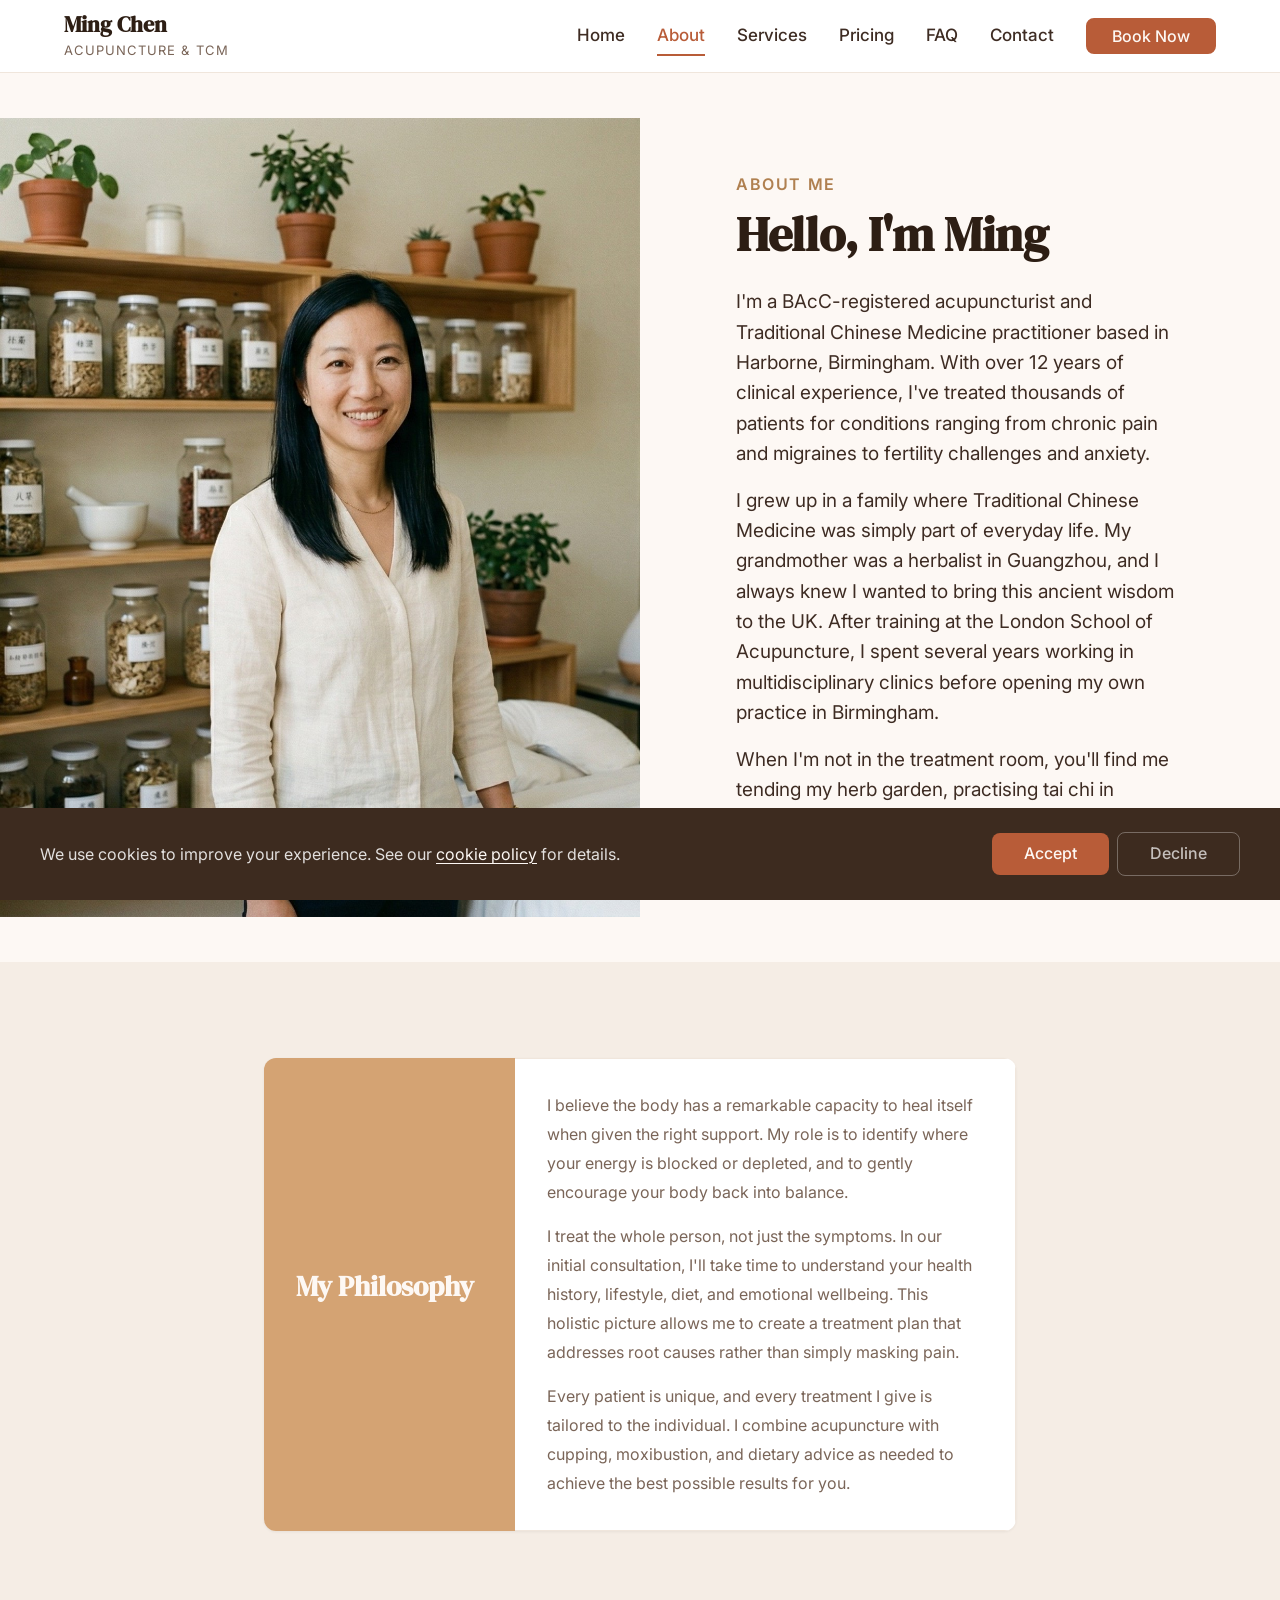
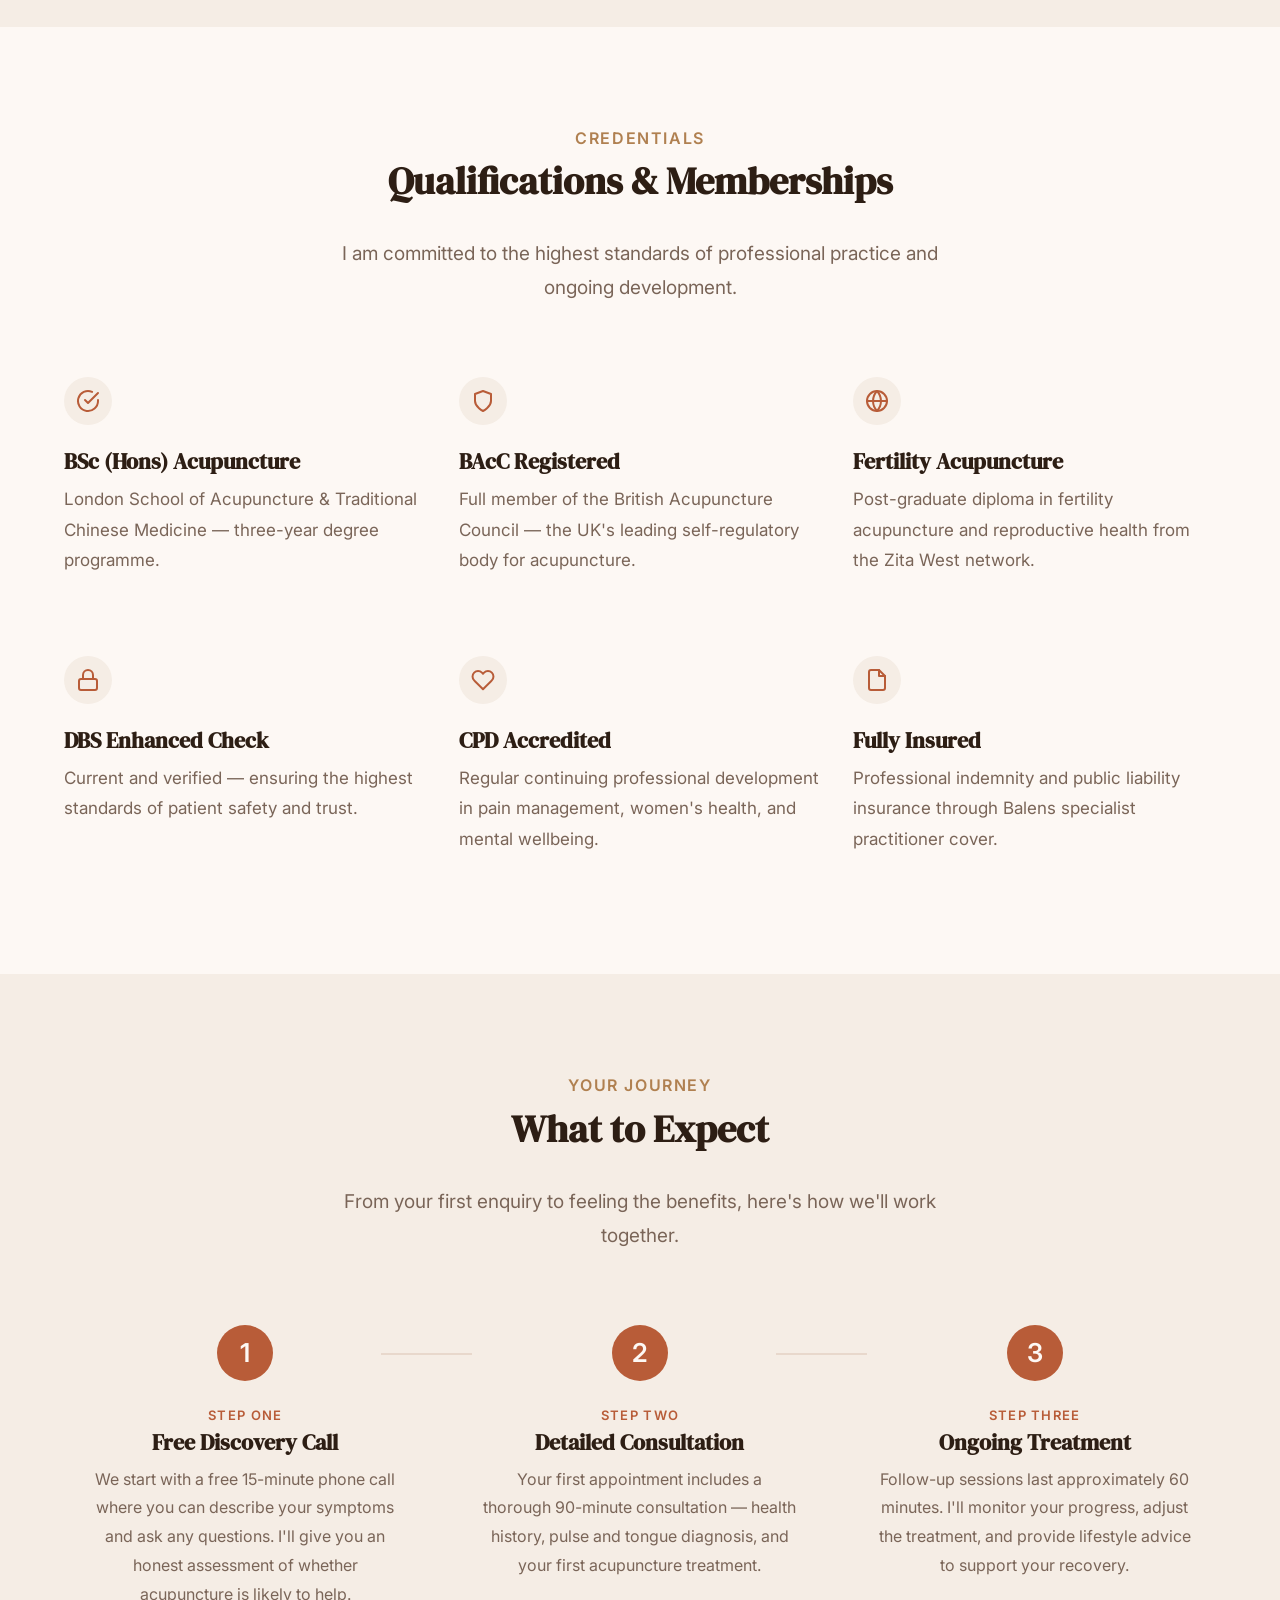
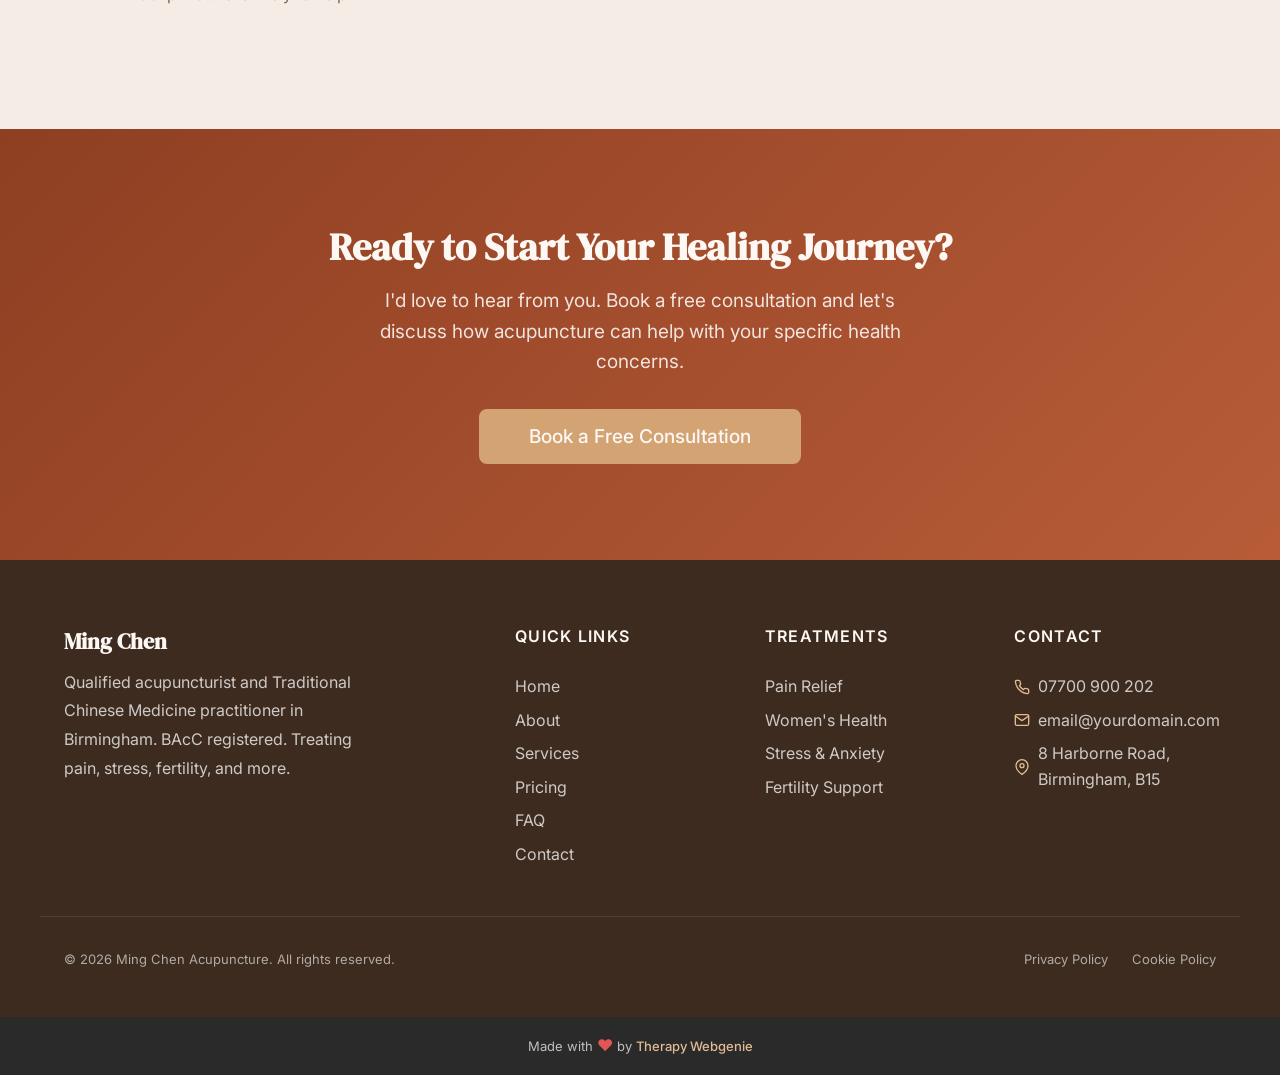
==== commit b7732787: "Update hero image to hero-bg.jpg and add new generated images Co-Authored-By: Claude Opus 4.6 (1M co" ====
--- a/about.html
+++ b/about.html
@@ -67,6 +67,30 @@
   </nav>
   <!-- /SECTION: nav -->
 
+  <!-- Compact scroll header -->
+  <div class="nav-scroll" aria-hidden="true">
+    <div class="container nav-scroll__inner">
+      <div class="nav-scroll__brand">
+        <span class="nav-scroll__name"><!-- PROFILE:site_title -->Ming Chen<!-- /PROFILE:site_title --></span>
+        <span class="nav-scroll__title"><!-- PROFILE:site_slogan -->Acupuncture &amp; TCM<!-- /PROFILE:site_slogan --></span>
+      </div>
+      <div class="nav-scroll__right">
+        <a href="tel:07700900202" class="nav-scroll__phone">
+          <svg xmlns="http://www.w3.org/2000/svg" viewBox="0 0 24 24" fill="none" stroke="currentColor" stroke-width="2" stroke-linecap="round" stroke-linejoin="round"><path d="M22 16.92v3a2 2 0 0 1-2.18 2 19.79 19.79 0 0 1-8.63-3.07 19.5 19.5 0 0 1-6-6 19.79 19.79 0 0 1-3.07-8.67A2 2 0 0 1 4.11 2h3a2 2 0 0 1 2 1.72c.127.96.361 1.903.7 2.81a2 2 0 0 1-.45 2.11L8.09 9.91a16 16 0 0 0 6 6l1.27-1.27a2 2 0 0 1 2.11-.45c.907.339 1.85.573 2.81.7A2 2 0 0 1 22 16.92z"></path></svg>
+          07700 900 202
+        </a>
+        <a href="tel:07700900202" class="nav-scroll__phone-icon" aria-label="Call us">
+          <svg xmlns="http://www.w3.org/2000/svg" viewBox="0 0 24 24" fill="none" stroke="currentColor" stroke-width="2" stroke-linecap="round" stroke-linejoin="round"><path d="M22 16.92v3a2 2 0 0 1-2.18 2 19.79 19.79 0 0 1-8.63-3.07 19.5 19.5 0 0 1-6-6 19.79 19.79 0 0 1-3.07-8.67A2 2 0 0 1 4.11 2h3a2 2 0 0 1 2 1.72c.127.96.361 1.903.7 2.81a2 2 0 0 1-.45 2.11L8.09 9.91a16 16 0 0 0 6 6l1.27-1.27a2 2 0 0 1 2.11-.45c.907.339 1.85.573 2.81.7A2 2 0 0 1 22 16.92z"></path></svg>
+        </a>
+        <button class="nav-scroll__toggle" aria-label="Toggle menu">
+          <span class="nav-scroll__toggle-bar"></span>
+          <span class="nav-scroll__toggle-bar"></span>
+          <span class="nav-scroll__toggle-bar"></span>
+        </button>
+      </div>
+    </div>
+  </div>
+
   <main id="main">
 
     <!-- SECTION: about-hero -->
@@ -266,7 +290,7 @@
   <div class="cookie-banner" role="dialog" aria-label="Cookie consent">
     <div class="cookie-banner__inner">
       <p class="cookie-banner__text">We use cookies to improve your experience. See our <a href="cookies-policy.html">cookie policy</a> for details.</p>
-      <button class="cookie-banner__accept">Accept</button>
+      <div class="cookie-banner__buttons"><button class="cookie-banner__accept">Accept</button><button class="cookie-banner__decline">Decline</button></div>
     </div>
   </div>
 
--- a/css/components.css
+++ b/css/components.css
@@ -162,7 +162,7 @@
   top: 72px;
   background-color: var(--color-surface);
   z-index: 99;
-  padding: var(--space-3xl) var(--space-lg);
+  padding: var(--space-xl) var(--space-lg);
   flex-direction: column;
   gap: var(--space-lg);
   overflow-y: auto;
@@ -172,6 +172,12 @@
   transition: transform 0.35s cubic-bezier(0.4, 0, 0.2, 1),
               opacity 0.35s ease,
               visibility 0.35s;
+}
+
+/* When opened from the compact scroll header, start below it */
+.nav__mobile--from-scroll {
+  top: 56px;
+  z-index: 201;
 }
 
 .nav__mobile--open {
@@ -464,7 +470,7 @@
 }
 
 .nav--two-tier .nav__link {
-  font-size: var(--text-sm);
+  font-size: var(--text-base);
 }
 
 /* Mobile: hamburger in top bar, not bottom */
@@ -735,6 +741,8 @@
   padding: var(--space-xs) var(--space-md);
   border-radius: var(--radius-full);
   border: 1px solid var(--color-border);
+  text-align: left;
+  white-space: nowrap;
 }
 
 .hero__ticks svg {
@@ -1400,6 +1408,58 @@
   border-color: var(--color-text-inverse);
 }
 
+/* --- Image Left: text left-aligned --- */
+.hero--image-left {
+  text-align: left;
+}
+
+.hero--image-left .hero__inner {
+  justify-items: start;
+}
+
+.hero--image-left .hero__content {
+  max-width: 600px;
+}
+
+.hero--image-left .hero__text {
+  margin-left: 0;
+  margin-right: 0;
+}
+
+.hero--image-left .hero__actions {
+  justify-content: flex-start;
+}
+
+.hero--image-left .hero__ticks {
+  justify-content: flex-start;
+}
+
+/* --- Image Right: text right-aligned --- */
+.hero--image-right {
+  text-align: right;
+}
+
+.hero--image-right .hero__inner {
+  justify-items: end;
+}
+
+.hero--image-right .hero__content {
+  max-width: 600px;
+}
+
+.hero--image-right .hero__text {
+  margin-left: auto;
+  margin-right: 0;
+}
+
+.hero--image-right .hero__actions {
+  justify-content: flex-end;
+}
+
+.hero--image-right .hero__ticks {
+  justify-content: flex-end;
+}
+
 /* Extra top padding when transparent nav overlays the hero */
 body:has(.nav--transparent) .hero--image {
   padding-top: calc(var(--space-3xl) + 140px);
@@ -1472,6 +1532,269 @@
   .hero--banner .hero__image,
   .hero--banner .hero__image-placeholder {
     height: 400px;
+  }
+}
+
+/* --- Showcase Hero: full-bleed image, frosted glass floating card --- */
+/* No overlay — image shown at full vibrancy.
+   Card tone:  .hero--showcase-dark  (dark frosted bg, light text)
+               .hero--showcase-light (light frosted bg, dark text)
+   Card align: .hero--showcase-left / -center / -right                */
+
+.hero--showcase {
+  position: relative;
+  padding: 0;
+  min-height: 500px;
+  display: flex;
+  align-items: center;
+  background-color: var(--color-bg-dark);
+  background-size: cover;
+  background-position: center;
+  background-repeat: no-repeat;
+  overflow: hidden;
+}
+
+/* No overlay — that's the whole point */
+.hero--showcase::before {
+  display: none;
+}
+
+.hero--showcase .hero__inner {
+  position: relative;
+  z-index: 2;
+  grid-template-columns: 1fr;
+  width: 100%;
+  padding: var(--space-xl);
+}
+
+.hero--showcase .hero__image-wrap {
+  display: none;
+}
+
+.hero--showcase .hero__content {
+  order: 1;
+  max-width: 600px;
+  padding: 40px;
+  border-radius: 20px;
+  backdrop-filter: blur(6px);
+  -webkit-backdrop-filter: blur(6px);
+}
+
+/* Buttons and ticks must stay in 1 row — card should stay compact */
+.hero--showcase .hero__actions {
+  flex-wrap: nowrap;
+}
+
+.hero--showcase .hero__ticks {
+  margin-bottom: 0;
+}
+
+/* --- Dark card (default) --- */
+.hero--showcase-dark .hero__content {
+  background: rgba(0, 0, 0, 0.55);
+  color: #ffffff;
+}
+
+.hero--showcase-dark .hero__heading {
+  color: #ffffff;
+}
+
+.hero--showcase-dark .hero__label {
+  color: var(--color-secondary-light);
+}
+
+.hero--showcase-dark .hero__text {
+  color: rgba(255, 255, 255, 0.9);
+}
+
+.hero--showcase-dark .hero__ticks li {
+  color: rgba(255, 255, 255, 0.9);
+  background: none;
+  border: none;
+  padding: var(--space-xs) 0;
+  border-radius: 0;
+}
+
+.hero--showcase-dark .hero__ticks svg {
+  color: var(--color-secondary-light);
+}
+
+.hero--showcase-dark .btn--primary {
+  background-color: var(--color-secondary);
+  border-color: var(--color-secondary);
+  color: var(--color-text-inverse);
+}
+
+.hero--showcase-dark .btn--primary:hover {
+  background-color: var(--color-secondary-dark);
+  border-color: var(--color-secondary-dark);
+}
+
+.hero--showcase-dark .btn--secondary {
+  color: #ffffff;
+  border-color: rgba(255, 255, 255, 0.5);
+}
+
+.hero--showcase-dark .btn--secondary:hover {
+  background-color: rgba(255, 255, 255, 0.15);
+  border-color: #ffffff;
+}
+
+/* --- Light card --- */
+.hero--showcase-light .hero__content {
+  background: rgba(255, 255, 255, 0.65);
+  color: var(--color-text);
+}
+
+.hero--showcase-light .hero__heading {
+  color: var(--color-text-heading);
+}
+
+.hero--showcase-light .hero__label {
+  color: var(--color-primary);
+}
+
+.hero--showcase-light .hero__text {
+  color: var(--color-text);
+}
+
+.hero--showcase-light .hero__ticks li {
+  color: var(--color-text);
+  background: none;
+  border: none;
+  padding: var(--space-xs) 0;
+  border-radius: 0;
+}
+
+.hero--showcase-light .hero__ticks svg {
+  color: var(--color-primary);
+}
+
+.hero--showcase-light .btn--primary {
+  background-color: var(--color-primary);
+  border-color: var(--color-primary);
+  color: var(--color-text-inverse);
+}
+
+.hero--showcase-light .btn--primary:hover {
+  background-color: var(--color-primary-dark);
+  border-color: var(--color-primary-dark);
+}
+
+.hero--showcase-light .btn--secondary {
+  color: var(--color-text);
+  border-color: var(--color-border);
+}
+
+.hero--showcase-light .btn--secondary:hover {
+  background-color: rgba(0, 0, 0, 0.06);
+  border-color: var(--color-text);
+}
+
+/* --- Card alignment --- */
+/* Default (left) — card sits left */
+.hero--showcase .hero__inner {
+  justify-items: start;
+}
+
+.hero--showcase-center .hero__inner {
+  justify-items: center;
+}
+
+.hero--showcase-center .hero__content {
+  text-align: center;
+  max-width: 720px;
+}
+
+.hero--showcase-center .hero__text {
+  margin-left: auto;
+  margin-right: auto;
+}
+
+.hero--showcase-center .hero__actions {
+  justify-content: center;
+}
+
+.hero--showcase-center .hero__ticks {
+  justify-content: center;
+}
+
+.hero--showcase-right .hero__inner {
+  justify-items: end;
+}
+
+.hero--showcase-right .hero__content {
+  text-align: right;
+}
+
+.hero--showcase-right .hero__actions {
+  justify-content: flex-end;
+}
+
+.hero--showcase-right .hero__ticks {
+  justify-content: flex-end;
+}
+
+/* Extra top padding when transparent nav overlays */
+body:has(.nav--transparent) .hero--showcase {
+  padding-top: 100px;
+}
+
+/* --- Mobile: card goes full-width at bottom --- */
+@media (max-width: 767px) {
+  .hero--showcase {
+    min-height: 400px;
+    align-items: flex-end;
+  }
+
+  .hero--showcase .hero__inner {
+    padding: var(--space-md);
+  }
+
+  .hero--showcase .hero__content {
+    max-width: 100%;
+    padding: 28px;
+  }
+
+  /* Card is full-width on mobile — buttons and ticks can wrap */
+  .hero--showcase .hero__actions,
+  .hero--showcase .hero__ticks {
+    flex-wrap: wrap;
+  }
+
+  /* Reset alignment on mobile — always left-aligned full-width */
+  .hero--showcase-center .hero__inner,
+  .hero--showcase-right .hero__inner {
+    justify-items: stretch;
+  }
+
+  .hero--showcase-center .hero__content,
+  .hero--showcase-right .hero__content {
+    text-align: left;
+  }
+
+  .hero--showcase-center .hero__actions,
+  .hero--showcase-right .hero__actions {
+    justify-content: flex-start;
+  }
+
+  .hero--showcase-center .hero__ticks,
+  .hero--showcase-right .hero__ticks {
+    justify-content: flex-start;
+  }
+}
+
+@media (min-width: 768px) {
+  .hero--showcase {
+    min-height: 650px;
+  }
+
+  .hero--showcase .hero__inner {
+    padding: var(--space-2xl) var(--space-xl);
+  }
+
+  body:has(.nav--transparent) .hero--showcase {
+    padding-top: 140px;
   }
 }
 
@@ -1540,6 +1863,20 @@
   border-color: rgba(255, 255, 255, 0.3);
 }
 
+/* Mobile menu resets — overlay has a white background, so restore dark text */
+.nav--transparent-dark .nav__mobile .nav__link {
+  color: var(--color-text);
+}
+
+.nav--transparent-dark .nav__mobile .nav__link:hover,
+.nav--transparent-dark .nav__mobile .nav__link--active {
+  color: var(--color-primary);
+}
+
+.nav--transparent-dark .nav__mobile .nav__toggle-bar {
+  background-color: var(--color-text);
+}
+
 /* Two-tier dark */
 .nav--two-tier.nav--transparent-dark {
   border-bottom: 1px solid rgba(255, 255, 255, 0.1);
@@ -1741,13 +2078,18 @@
   color: var(--color-primary);
 }
 
+/* On alt-background sections, icon needs contrast against card bg */
+.section--alt .card__icon {
+  background-color: var(--color-surface-alt);
+}
+
 .card__icon svg {
   width: 24px;
   height: 24px;
 }
 
 .card__title {
-  font-size: var(--text-h3-desktop);
+  font-size: calc(var(--text-h3-desktop) * 0.8);
   margin-bottom: var(--space-sm);
 }
 
@@ -1790,6 +2132,21 @@
   width: 56px;
   height: 56px;
   border-radius: 50%;
+}
+
+.card--service .card__link {
+  justify-content: center;
+}
+
+/* Clickable service cards (when wrapped in <a>) */
+a.card--service {
+  text-decoration: none;
+  color: inherit;
+  cursor: pointer;
+}
+
+a.card--service:hover .card__link {
+  gap: var(--space-sm);
 }
 
 /* Feature Card Variant */
@@ -1936,7 +2293,7 @@
 .form__select {
   width: 100%;
   padding: var(--space-md);
-  border: 1px solid var(--color-border);
+  border: 2px solid #ced1d5;
   border-radius: var(--radius-md);
   background-color: var(--color-surface);
   font-size: var(--text-base);
@@ -2126,9 +2483,10 @@
 
 .about-hero__image {
   width: 100%;
+  max-height: 100vh;
   aspect-ratio: auto;
   object-fit: cover;
-  border-radius: var(--radius-lg);
+  border-radius: 0;
 }
 
 .about-hero__image-placeholder {
@@ -2174,7 +2532,7 @@
   }
 
   .about-hero__inner > div:last-child {
-    padding: var(--space-2xl) var(--space-4xl) var(--space-2xl) var(--space-4xl);
+    padding: var(--space-4xl);
   }
 }
 
@@ -2206,16 +2564,16 @@
   width: 32px;
   height: 32px;
   border-radius: var(--radius-full);
-  background-color: var(--color-primary);
-  color: var(--color-text-inverse);
+  background-color: transparent;
+  color: var(--color-primary);
   display: flex;
   align-items: center;
   justify-content: center;
 }
 
 .quals-list__icon svg {
-  width: 16px;
-  height: 16px;
+  width: 20px;
+  height: 20px;
 }
 
 .quals-list__text {
@@ -2251,22 +2609,24 @@
 
 .approach-item__number {
   flex-shrink: 0;
-  width: 40px;
-  height: 40px;
+  width: 56px;
+  height: 56px;
+  min-width: 56px;
   border-radius: var(--radius-full);
   background-color: var(--color-primary);
   color: var(--color-text-inverse);
   display: flex;
   align-items: center;
   justify-content: center;
-  font-family: var(--font-heading);
-  font-weight: var(--font-weight-bold);
-  font-size: var(--text-md);
+  font-family: var(--font-body);
+  font-weight: 600;
+  font-size: 1.25rem;
+  line-height: 1;
 }
 
 .approach-item h3 {
-  font-size: var(--text-base);
-  margin-bottom: var(--space-xs);
+  font-size: calc(var(--text-h3-desktop) * 0.8);
+  margin-bottom: var(--space-sm);
 }
 
 .approach-item p {
@@ -2284,16 +2644,36 @@
 /* =============================================
    SERVICES PAGE
    ============================================= */
+/* Service section wrapper — use around each service block */
+.service-section {
+  padding: 96px 0;
+  border-bottom: 2px solid var(--color-border);
+}
+
+.service-section:last-of-type {
+  border-bottom: none;
+}
+
 .service-detail {
   display: grid;
   grid-template-columns: 1fr;
-  gap: var(--space-2xl);
-  padding: var(--space-2xl) 0;
-  border-bottom: 1px solid var(--color-border-light);
-}
-
-.service-detail:last-child {
-  border-bottom: none;
+  gap: var(--space-md);
+}
+
+/* Inline icon + title header */
+.service-detail__header {
+  display: flex;
+  align-items: center;
+  gap: var(--space-md);
+  margin-bottom: var(--space-md);
+}
+
+.service-detail__header .service-detail__icon {
+  margin-bottom: 0;
+}
+
+.service-detail__header h2 {
+  margin: 0;
 }
 
 .service-detail__icon {
@@ -2321,6 +2701,11 @@
 .service-detail p {
   color: var(--color-text-light);
   line-height: var(--line-height-relaxed);
+  margin-bottom: var(--space-sm);
+}
+
+.service-detail p:last-of-type {
+  margin-bottom: var(--space-md);
 }
 
 .service-detail ul {
@@ -2347,6 +2732,117 @@
   height: 8px;
   border-radius: var(--radius-full);
   background-color: var(--color-primary-light);
+}
+
+/* Inline SVG checklist variant — hides default dots */
+.service-detail ul.checklist li {
+  display: flex;
+  align-items: baseline;
+  gap: var(--space-sm);
+  padding-left: 0;
+  font-size: var(--text-base);
+  color: var(--color-text);
+}
+
+.service-detail ul.checklist li::before {
+  display: none;
+}
+
+.service-detail ul.checklist li svg {
+  width: 18px;
+  height: 18px;
+  min-width: 18px;
+  color: var(--color-primary);
+  position: relative;
+  top: 2px;
+}
+
+/* =============================================
+   SERVICES: SIDEBAR LAYOUT
+   Two-column layout with sticky sidebar nav.
+   Sidebar auto-generated by JS from page sections.
+   Hidden on mobile, visible on desktop (1024px+).
+   ============================================= */
+.services-layout {
+  display: grid;
+  grid-template-columns: 1fr;
+  gap: 0;
+}
+
+.services-sidebar {
+  display: none;
+}
+
+@media (min-width: 1024px) {
+  .services-layout {
+    grid-template-columns: 1fr 260px;
+    gap: var(--space-2xl);
+    align-items: start;
+  }
+
+  .services-sidebar {
+    display: block;
+    position: sticky;
+    top: 100px;
+    align-self: start;
+    margin-top: 96px;
+    padding: var(--space-md);
+    background: var(--color-surface);
+    border-radius: var(--radius-lg);
+    border: 1px solid var(--color-border-light);
+    box-shadow: var(--shadow-sm);
+  }
+}
+
+.services-sidebar__heading {
+  font-family: var(--font-heading);
+  font-size: var(--text-sm);
+  font-weight: var(--font-weight-semibold);
+  text-transform: uppercase;
+  letter-spacing: 0.05em;
+  color: var(--color-text-light);
+  margin-bottom: var(--space-md);
+}
+
+.services-sidebar__nav {
+  display: flex;
+  flex-direction: column;
+  gap: var(--space-lg);
+  margin-bottom: var(--space-xl);
+}
+
+.services-sidebar__link {
+  display: block;
+  padding: var(--space-sm) var(--space-md);
+  font-size: var(--text-sm);
+  color: var(--color-text-light);
+  text-decoration: none;
+  border-left: 3px solid transparent;
+  border-radius: 0 var(--radius-sm) var(--radius-sm) 0;
+  transition: all var(--transition-fast);
+}
+
+.services-sidebar__link:hover {
+  color: var(--color-primary);
+  background-color: var(--color-surface-alt);
+}
+
+.services-sidebar__link--active {
+  color: var(--color-primary);
+  font-weight: var(--font-weight-medium);
+  border-left-color: var(--color-primary);
+  background-color: var(--color-surface-alt);
+}
+
+.services-sidebar__btn {
+  display: flex;
+  width: 100%;
+  justify-content: center;
+  margin-top: var(--space-sm);
+}
+
+.services-sidebar__btn:first-of-type {
+  margin-top: var(--space-lg);
 }
 
 /* Pricing */
@@ -2385,7 +2881,7 @@
 }
 
 .pricing-card h3 {
-  font-size: var(--text-h3-desktop);
+  font-size: calc(var(--text-h3-desktop) * 0.8);
   margin-bottom: var(--space-sm);
 }
 
@@ -2436,14 +2932,14 @@
 
 .faq-item__question {
   font-family: var(--font-heading);
-  font-size: var(--text-md);
+  font-size: calc(var(--text-h3-desktop) * 0.8);
   font-weight: var(--font-weight-semibold);
   color: var(--color-text-heading);
   margin-bottom: var(--space-sm);
 }
 
 .faq-item__answer {
-  font-size: var(--text-sm);
+  font-size: var(--text-base);
   color: var(--color-text-light);
   line-height: var(--line-height-relaxed);
 }
@@ -2513,7 +3009,7 @@
    PAGE HEADER (inner pages)
    ============================================= */
 .page-header {
-  padding: var(--space-2xl) 0;
+  padding: 96px 0;
   background-color: var(--color-bg-alt);
   text-align: center;
 }
@@ -2547,6 +3043,10 @@
 
 .page-header--dark p {
   color: rgba(255, 255, 255, 0.85);
+}
+
+.page-header--dark .section-label {
+  color: var(--color-secondary-light);
 }
 
 .page-header--dark .breadcrumb__link {
@@ -2896,6 +3396,53 @@
 
 .text-block .btn {
   margin-top: var(--space-lg);
+}
+
+/* =============================================
+   CONTENT: STORY SPLIT
+   Centered heading above, then h3 lead on the left
+   with body paragraphs on the right.
+   ============================================= */
+.story-split {
+  max-width: var(--container-wide);
+  margin: 0 auto;
+}
+
+.story-split .text-center {
+  margin-bottom: var(--space-2xl);
+}
+
+.story-split__body {
+  display: grid;
+  grid-template-columns: 1fr;
+  gap: var(--space-xl);
+  align-items: start;
+}
+
+.story-split__lead {
+  line-height: var(--line-height-tight);
+  color: var(--color-text-heading);
+}
+
+.story-split__lead h3 {
+  font-weight: 400;
+  line-height: 1.3em;
+}
+
+.story-split__content p {
+  color: var(--color-text-light);
+  line-height: var(--line-height-relaxed);
+}
+
+.story-split__content p + p {
+  margin-top: var(--space-md);
+}
+
+@media (min-width: 768px) {
+  .story-split__body {
+    grid-template-columns: 1fr 1.5fr;
+    gap: var(--space-2xl);
+  }
 }
 
 /* =============================================
@@ -3159,6 +3706,7 @@
 .icon-box--left {
   text-align: left;
   display: flex;
+  align-items: center;
   gap: var(--space-lg);
 }
 
@@ -3332,8 +3880,8 @@
   border-radius: var(--radius-full);
   background-color: var(--color-primary);
   color: var(--color-text-inverse);
-  font-family: var(--font-heading);
-  font-weight: var(--font-weight-bold);
+  font-family: var(--font-body);
+  font-weight: 600;
   font-size: var(--text-xl);
   margin: 0 auto var(--space-lg);
 }
@@ -3349,7 +3897,7 @@
 }
 
 .step__title {
-  font-size: var(--text-h3-desktop);
+  font-size: calc(var(--text-h3-desktop) * 0.8);
   margin-bottom: var(--space-sm);
 }
 
@@ -3447,7 +3995,7 @@
 }
 
 .image-card__title {
-  font-size: var(--text-h3-desktop);
+  font-size: calc(var(--text-h3-desktop) * 0.8);
   margin-bottom: var(--space-sm);
 }
 
@@ -3525,7 +4073,7 @@
 }
 
 .overlay-card__title {
-  font-size: var(--text-h3-desktop);
+  font-size: calc(var(--text-h3-desktop) * 0.8);
   color: var(--color-text-inverse);
   font-weight: var(--font-weight-bold);
 }
@@ -4176,7 +4724,7 @@
 }
 
 .comparison__card h3 {
-  font-size: var(--text-md);
+  font-size: var(--text-xl);
   margin-bottom: var(--space-lg);
 }
 
@@ -4486,7 +5034,7 @@
   padding: var(--space-lg) 0;
   text-align: left;
   font-family: var(--font-heading);
-  font-size: var(--text-md);
+  font-size: calc(var(--text-h3-desktop) * 0.8);
   font-weight: var(--font-weight-semibold);
   color: var(--color-text-heading);
   cursor: pointer;
@@ -4504,11 +5052,15 @@
   width: 24px;
   height: 24px;
   color: var(--color-primary);
-  transition: transform var(--transition-base);
-}
-
-.accordion__item--open .accordion__icon {
-  transform: rotate(45deg);
+}
+
+.accordion__icon-vertical {
+  transition: transform var(--transition-base), opacity var(--transition-base);
+}
+
+.accordion__item--open .accordion__icon-vertical {
+  transform: scaleY(0);
+  opacity: 0;
 }
 
 .accordion__content {
@@ -4521,7 +5073,7 @@
 }
 
 .accordion__content p {
-  font-size: var(--text-sm);
+  font-size: var(--text-base);
   color: var(--color-text-light);
   line-height: var(--line-height-relaxed);
 }
@@ -4646,12 +5198,13 @@
    ============================================= */
 .comparison-table {
   width: 100%;
-  border-collapse: collapse;
+  border-collapse: separate;
+  border-spacing: 0;
   background-color: var(--color-surface);
   border-radius: var(--radius-lg);
   overflow: hidden;
   box-shadow: var(--shadow-sm);
-  border: 1px solid var(--color-border-light);
+  border: 2px solid #ccc;
 }
 
 .comparison-table thead th {
@@ -4662,7 +5215,12 @@
   font-weight: var(--font-weight-bold);
   color: var(--color-text-heading);
   text-align: center;
-  border-bottom: 2px solid var(--color-border);
+  border-bottom: 2px solid #ccc;
+  border-right: 1px solid var(--color-border-light);
+}
+
+.comparison-table thead th:last-child {
+  border-right: none;
 }
 
 .comparison-table thead th:first-child {
@@ -4674,7 +5232,12 @@
   font-size: var(--text-sm);
   color: var(--color-text);
   border-bottom: 1px solid var(--color-border-light);
+  border-right: 1px solid var(--color-border-light);
   text-align: center;
+}
+
+.comparison-table tbody td:last-child {
+  border-right: none;
 }
 
 .comparison-table tbody td:first-child {
@@ -5167,6 +5730,64 @@
   background: rgba(255, 255, 255, 0.25);
 }
 
+/* =============================================
+   VIDEO EMBED
+   Responsive 16:9 wrapper for iframe videos.
+   ============================================= */
+.video-embed {
+  position: relative;
+  padding-bottom: 56.25%;
+  height: 0;
+  overflow: hidden;
+  border-radius: var(--radius-lg);
+  box-shadow: var(--shadow-md);
+}
+
+.video-embed iframe {
+  position: absolute;
+  top: 0;
+  left: 0;
+  width: 100%;
+  height: 100%;
+  border: 0;
+  border-radius: var(--radius-lg);
+}
+
+/* =============================================
+   VIDEO SPLIT
+   Optional centered header across both columns,
+   then text left + video right. Stacks on mobile.
+   ============================================= */
+.video-split {
+  display: grid;
+  grid-template-columns: 1fr;
+  gap: var(--space-2xl);
+  align-items: center;
+}
+
+.video-split__header {
+  text-align: center;
+}
+
+.video-split__header h2 {
+  margin-bottom: var(--space-sm);
+}
+
+.video-split__content p {
+  color: var(--color-text-light);
+  line-height: var(--line-height-relaxed);
+}
+
+@media (min-width: 768px) {
+  .video-split {
+    grid-template-columns: 1fr 1fr;
+  }
+
+  .video-split__header {
+    grid-column: 1 / -1;
+  }
+}
+
 /* --- Back to Top --- */
 .back-to-top {
   position: fixed;
@@ -5437,6 +6058,7 @@
   font-size: var(--text-sm);
   line-height: var(--line-height-relaxed);
   color: rgba(255, 255, 255, 0.85);
+  margin-bottom: 0;
 }
 
 .cookie-banner__text a {
@@ -5462,6 +6084,30 @@
   background: var(--color-primary-dark);
 }
 
+.cookie-banner__decline {
+  background: transparent;
+  color: rgba(255, 255, 255, 0.7);
+  padding: var(--space-sm) var(--space-xl);
+  border-radius: var(--radius-md);
+  font-size: var(--text-sm);
+  font-weight: var(--font-weight-medium);
+  cursor: pointer;
+  border: 1px solid rgba(255, 255, 255, 0.3);
+  white-space: nowrap;
+  transition: color var(--transition-fast), border-color var(--transition-fast);
+}
+
+.cookie-banner__decline:hover {
+  color: var(--color-text-inverse);
+  border-color: rgba(255, 255, 255, 0.6);
+}
+
+.cookie-banner__buttons {
+  display: flex;
+  gap: var(--space-sm);
+  align-items: center;
+}
+
 @media (min-width: 768px) {
   .cookie-banner__inner {
     flex-direction: row;
@@ -5699,7 +6345,7 @@
 
 .blog-card__title {
   font-family: var(--font-heading);
-  font-size: var(--text-h3-desktop);
+  font-size: calc(var(--text-h3-desktop) * 0.8);
   font-weight: var(--font-weight-bold);
   color: var(--color-text-heading);
   line-height: var(--line-height-tight);
--- a/css/theme.css
+++ b/css/theme.css
@@ -41,215 +41,14 @@
   --font-body: 'Inter', -apple-system, BlinkMacSystemFont, 'Segoe UI', Roboto, sans-serif;
 }
 
-/* --- Site Overrides --- */
-
-/* 0. Add breathing room below banner hero before info-band */
-.hero--banner .hero__content {
-  padding-bottom: var(--space-2xl);
+/* --- Contact page heading size cap --- */
+.contact-info h2,
+.contact-form-wrap .card h2 {
+  font-size: var(--text-xl);
 }
 
-/* 1. Center "Learn more" links in service cards */
-.card--service .card__link {
+/* --- Testimonial star centering --- */
+.text-center .testimonial__stars,
+.testimonial--standalone .testimonial__stars {
   justify-content: center;
 }
-
-/* 2. Constrain about-hero image to viewport height */
-.about-hero__image {
-  max-height: 100vh;
-}
-
-/* 3. Approach step headings + spacing */
-.approach-item h3 {
-  font-size: var(--text-lg);
-  margin-bottom: var(--space-sm);
-}
-
-/* 4. Approach step numbers — larger, visually centered */
-.approach-item__number {
-  width: 56px;
-  height: 56px;
-  min-width: 56px;
-  font-size: 1.25rem;
-  line-height: 1;
-  display: flex;
-  align-items: center;
-  justify-content: center;
-  font-family: var(--font-body);
-  font-weight: 600;
-}
-
-/* 5. Visible icon backgrounds on all cards */
-.card__icon,
-.card--service .card__icon,
-.card--feature .card__icon {
-  background-color: var(--color-surface-alt) !important;
-  color: var(--color-primary);
-}
-
-/* 6. Three-column approach grid (kept for any remaining approach sections) */
-@media (min-width: 768px) {
-  .approach-grid {
-    grid-template-columns: repeat(3, 1fr);
-    max-width: none;
-  }
-}
-
-/* 7. Larger FAQ question titles */
-.faq-item__question {
-  font-size: var(--text-lg);
-}
-
-/* 7. Clickable service cards (homepage + services page) */
-a.card--service {
-  text-decoration: none;
-  color: inherit;
-  cursor: pointer;
-}
-
-a.card--service:hover .card__link {
-  gap: var(--space-sm);
-}
-
-/* 8. Services page — two-column layout with sticky sidebar */
-.services-layout {
-  display: grid;
-  grid-template-columns: 1fr;
-  gap: 0;
-}
-
-.services-sidebar {
-  display: none;
-}
-
-@media (min-width: 1024px) {
-  .services-layout {
-    grid-template-columns: 1fr 260px;
-    gap: var(--space-2xl);
-    align-items: start;
-  }
-
-  .services-sidebar {
-    display: block;
-    position: sticky;
-    top: 100px;
-    align-self: start;
-    margin-top: var(--space-2xl);
-    padding: var(--space-xl);
-    background: var(--color-surface);
-    border-radius: var(--radius-lg);
-    border: 1px solid var(--color-border-light);
-    box-shadow: var(--shadow-sm);
-  }
-}
-
-.services-sidebar__heading {
-  font-family: var(--font-heading);
-  font-size: var(--text-sm);
-  font-weight: var(--font-weight-semibold);
-  text-transform: uppercase;
-  letter-spacing: 0.05em;
-  color: var(--color-text-light);
-  margin-bottom: var(--space-md);
-}
-
-.services-sidebar__nav {
-  display: flex;
-  flex-direction: column;
-  margin-bottom: var(--space-xl);
-}
-
-.services-sidebar__link {
-  display: block;
-  padding: var(--space-sm) var(--space-md);
-  font-size: var(--text-sm);
-  color: var(--color-text-light);
-  text-decoration: none;
-  border-left: 3px solid transparent;
-  border-radius: 0 var(--radius-sm) var(--radius-sm) 0;
-  transition: all var(--transition-fast);
-}
-
-.services-sidebar__link:hover {
-  color: var(--color-primary);
-  background-color: var(--color-surface-alt);
-}
-
-.services-sidebar__link--active {
-  color: var(--color-primary);
-  font-weight: var(--font-weight-medium);
-  border-left-color: var(--color-primary);
-  background-color: var(--color-surface-alt);
-}
-
-/* 9. Service sections — clean layout with dividers */
-.service-section {
-  padding: var(--space-xl) 0;
-  border-bottom: 1px solid var(--color-border-light);
-}
-
-.service-section:last-of-type {
-  border-bottom: none;
-}
-
-.service-detail {
-  gap: var(--space-md);
-  padding: 0;
-  border-bottom: none;
-}
-
-.service-detail__header {
-  display: flex;
-  align-items: center;
-  gap: var(--space-md);
-  margin-bottom: var(--space-md);
-}
-
-.service-detail__header .service-detail__icon {
-  margin-bottom: 0;
-}
-
-.service-detail__header h2 {
-  margin: 0;
-}
-
-.service-detail p {
-  margin-bottom: var(--space-sm);
-}
-
-.service-detail p:last-of-type {
-  margin-bottom: var(--space-md);
-}
-
-.services-sidebar__btn {
-  display: flex;
-  width: 100%;
-  justify-content: center;
-  margin-top: var(--space-sm);
-}
-
-.services-sidebar__btn:first-of-type {
-  margin-top: var(--space-lg);
-}
-
-/* 10. Fix checklist inside service-detail — inline SVG checkmarks */
-.service-detail ul.checklist li {
-  display: flex;
-  align-items: baseline;
-  gap: var(--space-sm);
-  padding-left: 0;
-  font-size: var(--text-base);
-  color: var(--color-text);
-}
-
-.service-detail ul.checklist li::before {
-  display: none;
-}
-
-.service-detail ul.checklist li svg {
-  width: 18px;
-  height: 18px;
-  min-width: 18px;
-  color: var(--color-primary);
-  position: relative;
-  top: 2px;
-}
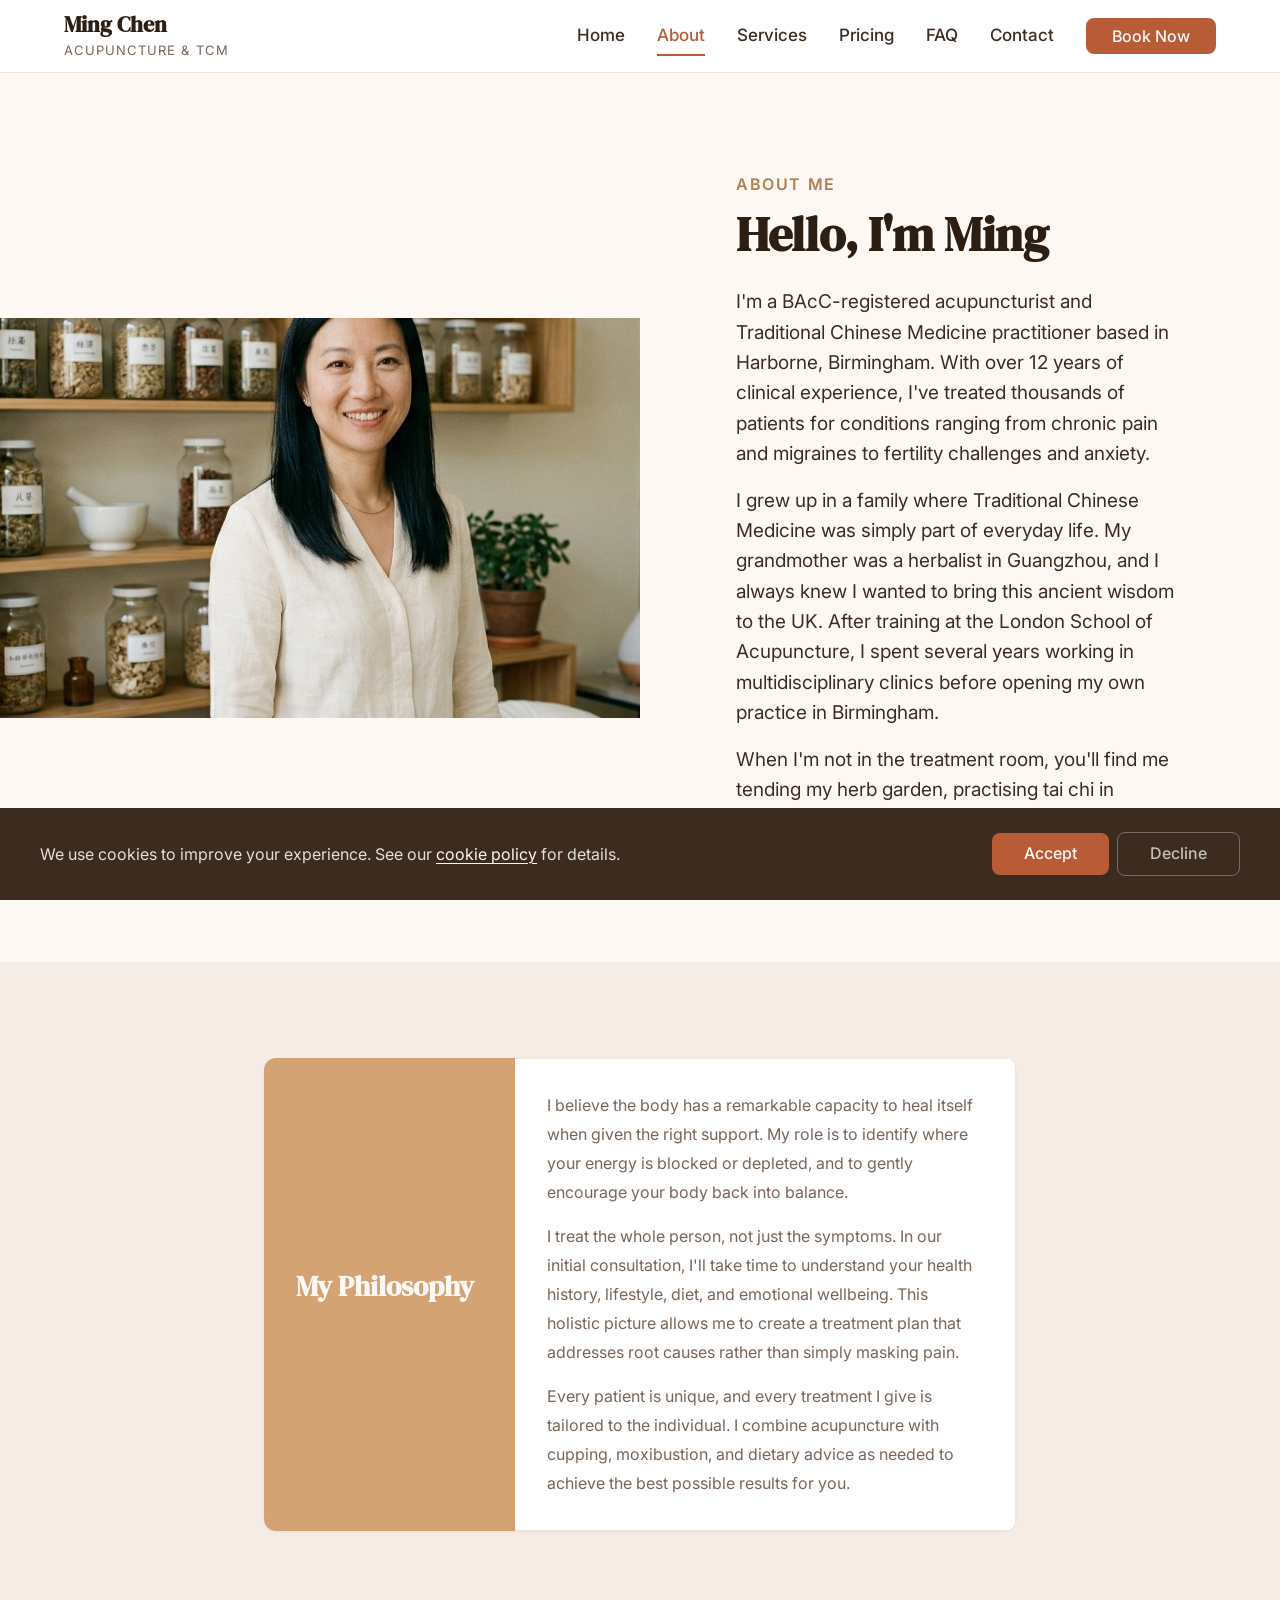
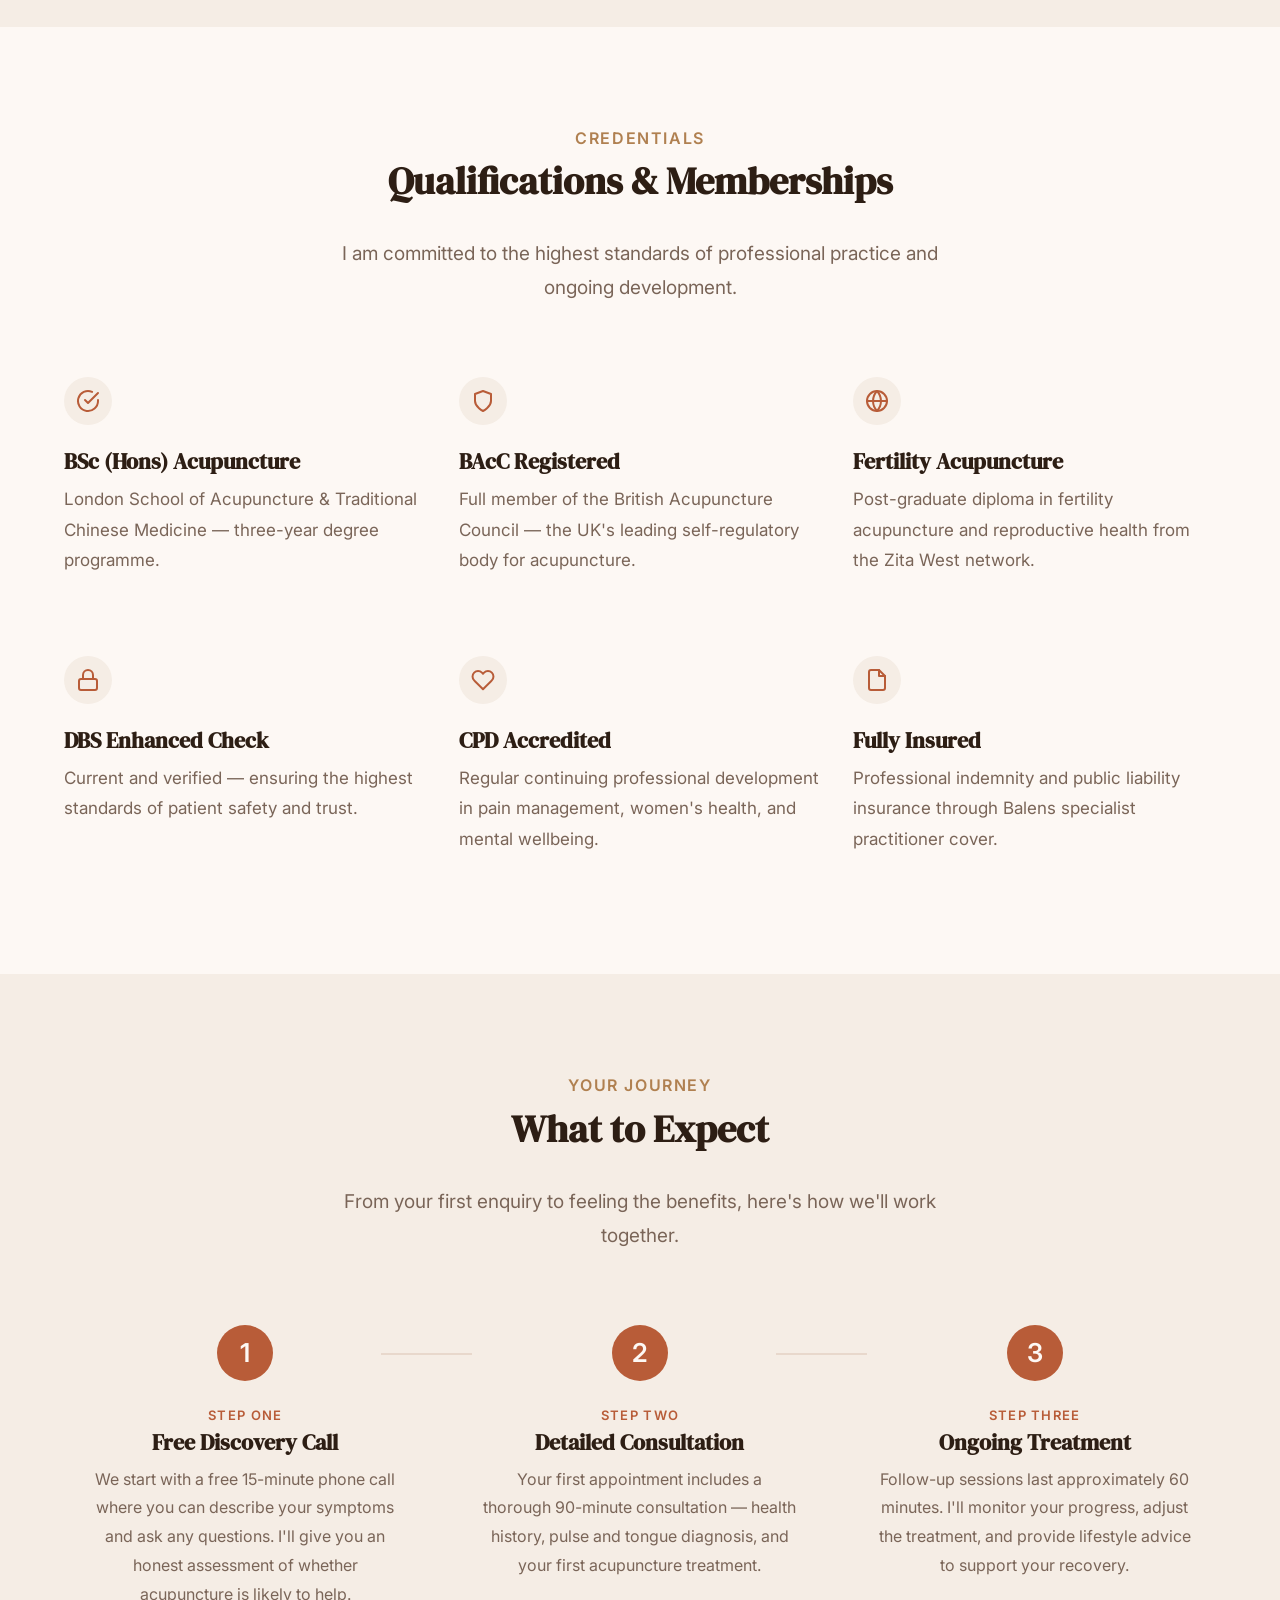
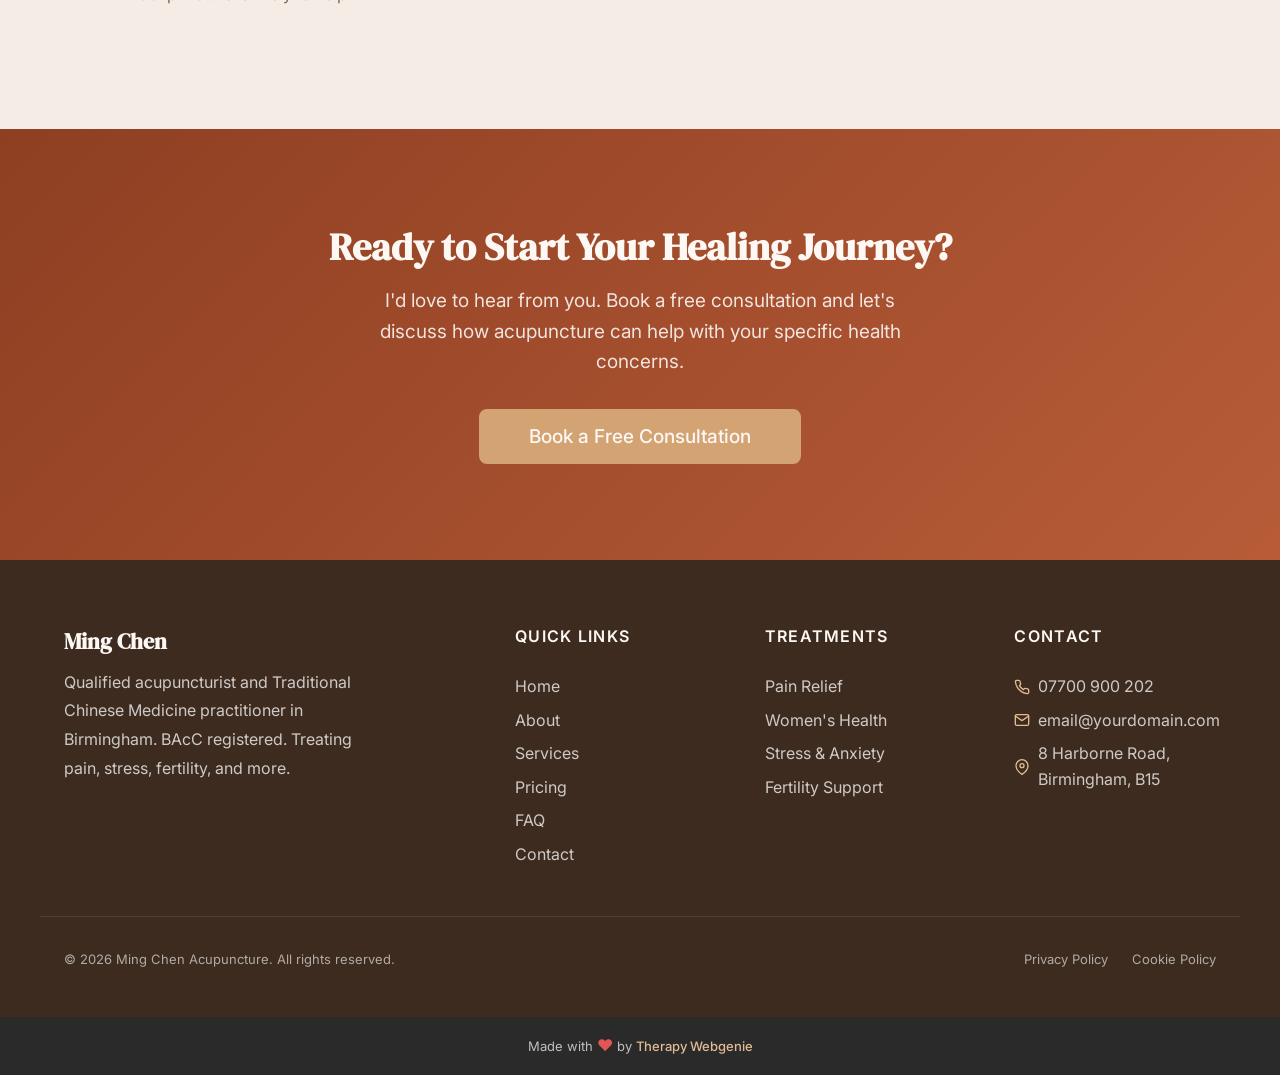
==== commit c8bc3ea9: "Switch about page portrait to background-image for full-bleed coverage Co-Authored-By: Claude Opus 4" ====
--- a/about.html
+++ b/about.html
@@ -96,8 +96,7 @@
     <!-- SECTION: about-hero -->
     <section class="about-hero">
       <div class="container about-hero__inner">
-        <div class="about-hero__image-wrap">
-          <img src="images/about-portrait.jpg" alt="Ming Chen, acupuncturist in Birmingham" class="about-hero__image" width="600" height="800">
+        <div class="about-hero__image-wrap" style="background-image: url('images/about-portrait.jpg');" role="img" aria-label="Ming Chen, acupuncturist in Birmingham">
         </div>
         <div class="about-hero__content">
           <span class="section-label">About Me</span>
--- a/css/components.css
+++ b/css/components.css
@@ -1046,6 +1046,9 @@
   order: 1;
   width: 100%;
   min-height: 300px;
+  background-size: cover;
+  background-position: center;
+  background-repeat: no-repeat;
 }
 
 .hero--half .hero__image-placeholder,
@@ -1982,6 +1985,15 @@
   align-items: center;
 }
 
+.intro__image-wrap {
+  background-size: cover;
+  background-position: center;
+  background-repeat: no-repeat;
+  border-radius: var(--radius-lg);
+  overflow: hidden;
+  min-height: 400px;
+}
+
 .intro__image {
   width: 100%;
   aspect-ratio: 3 / 4;
@@ -2479,6 +2491,13 @@
 .about-hero h1,
 .about-hero h2 {
   margin-bottom: var(--space-lg);
+}
+
+.about-hero__image-wrap {
+  background-size: cover;
+  background-position: center;
+  background-repeat: no-repeat;
+  min-height: 400px;
 }
 
 .about-hero__image {
@@ -3468,6 +3487,58 @@
   .two-col-text__columns {
     grid-template-columns: 1fr 1fr;
     gap: var(--space-2xl);
+  }
+}
+
+/* =============================================
+   CONTENT: STORY TEXT
+   Centred header spanning full width, then a
+   two-column layout: large pull-quote (left)
+   and regular body text (right).
+   ============================================= */
+.story-text {
+  max-width: var(--container-wide);
+  margin: 0 auto;
+}
+
+.story-text__header {
+  text-align: center;
+  margin-bottom: var(--space-2xl);
+}
+
+.story-text__body {
+  display: grid;
+  grid-template-columns: 1fr;
+  gap: var(--space-xl);
+  align-items: start;
+}
+
+.story-text__quote {
+  font-family: var(--font-heading);
+  font-size: var(--text-xl);
+  font-weight: 400;
+  line-height: 1.4;
+  font-style: italic;
+  color: var(--color-text-heading);
+}
+
+.story-text__content p {
+  color: var(--color-text-light);
+  line-height: var(--line-height-relaxed);
+}
+
+.story-text__content p + p {
+  margin-top: var(--space-md);
+}
+
+@media (min-width: 768px) {
+  .story-text__header {
+    margin-bottom: var(--space-3xl);
+  }
+
+  .story-text__body {
+    grid-template-columns: 1fr 1.5fr;
+    gap: var(--space-3xl);
   }
 }
 
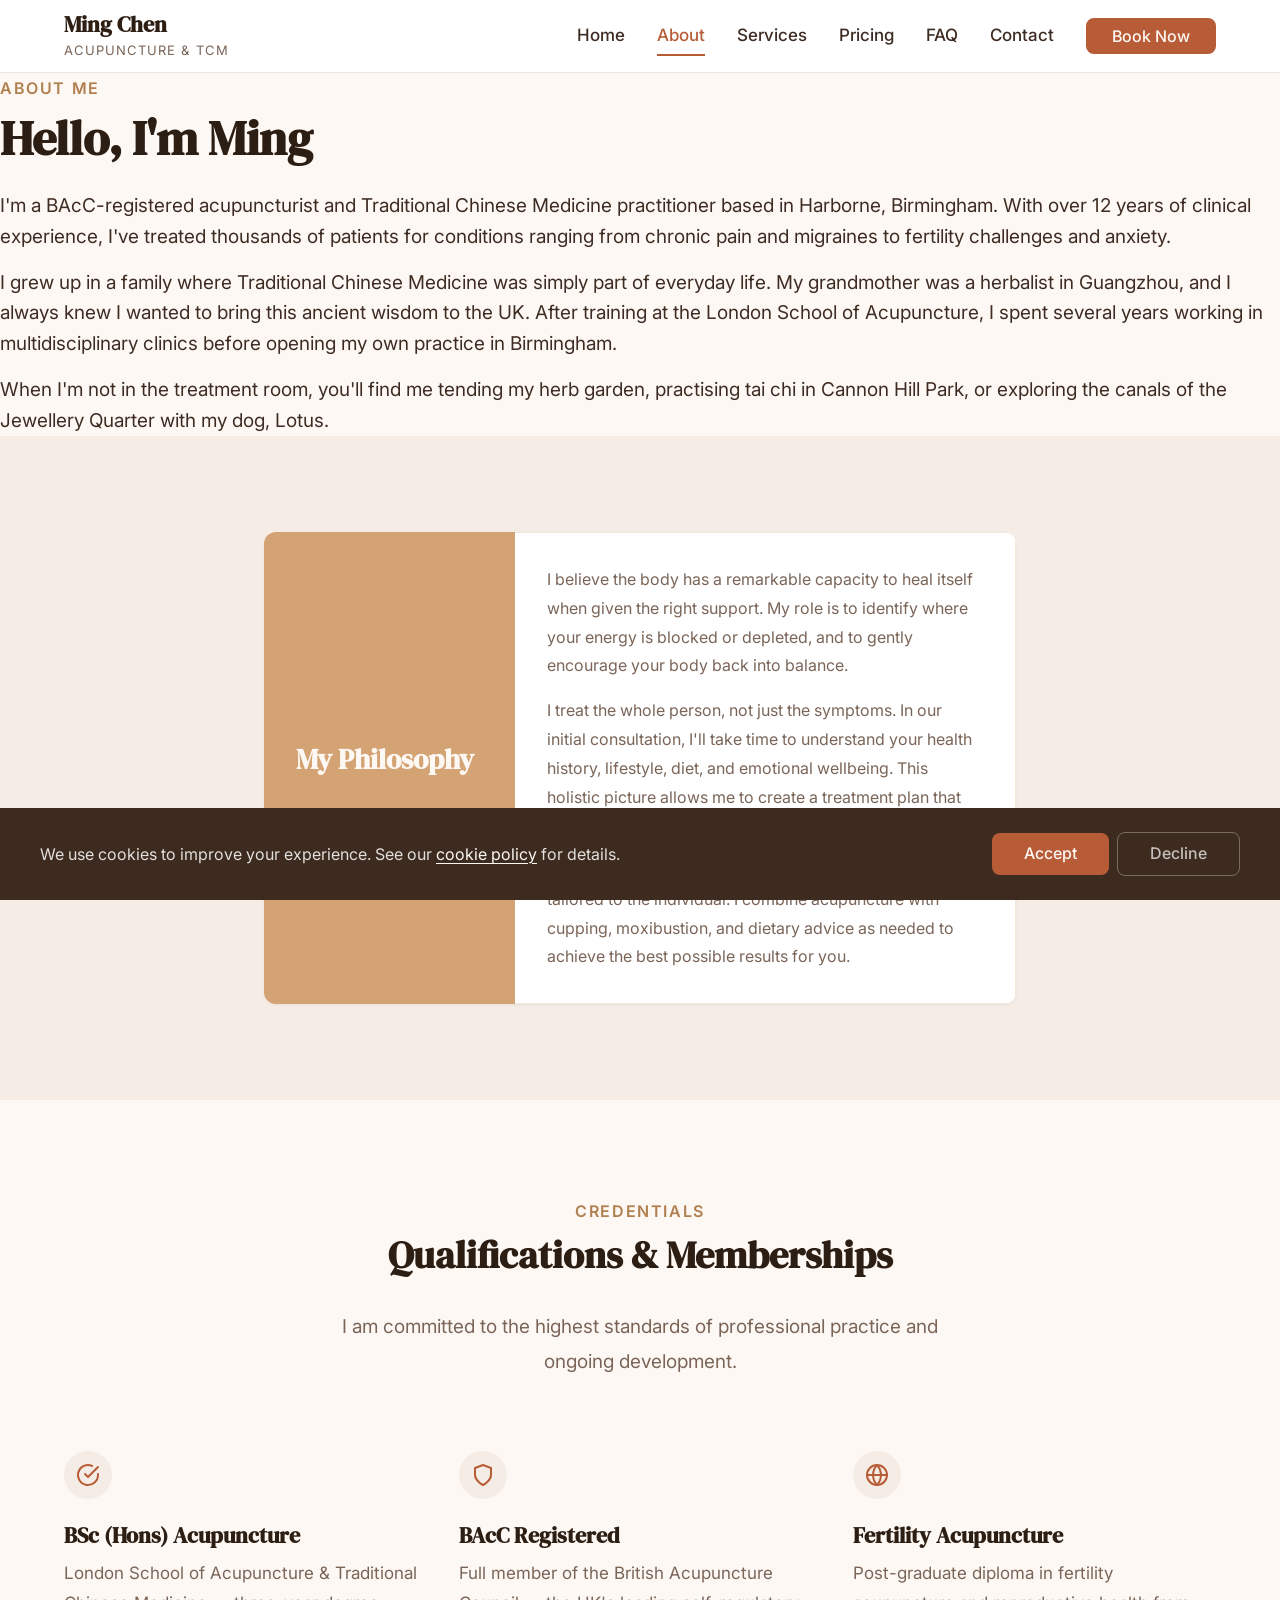
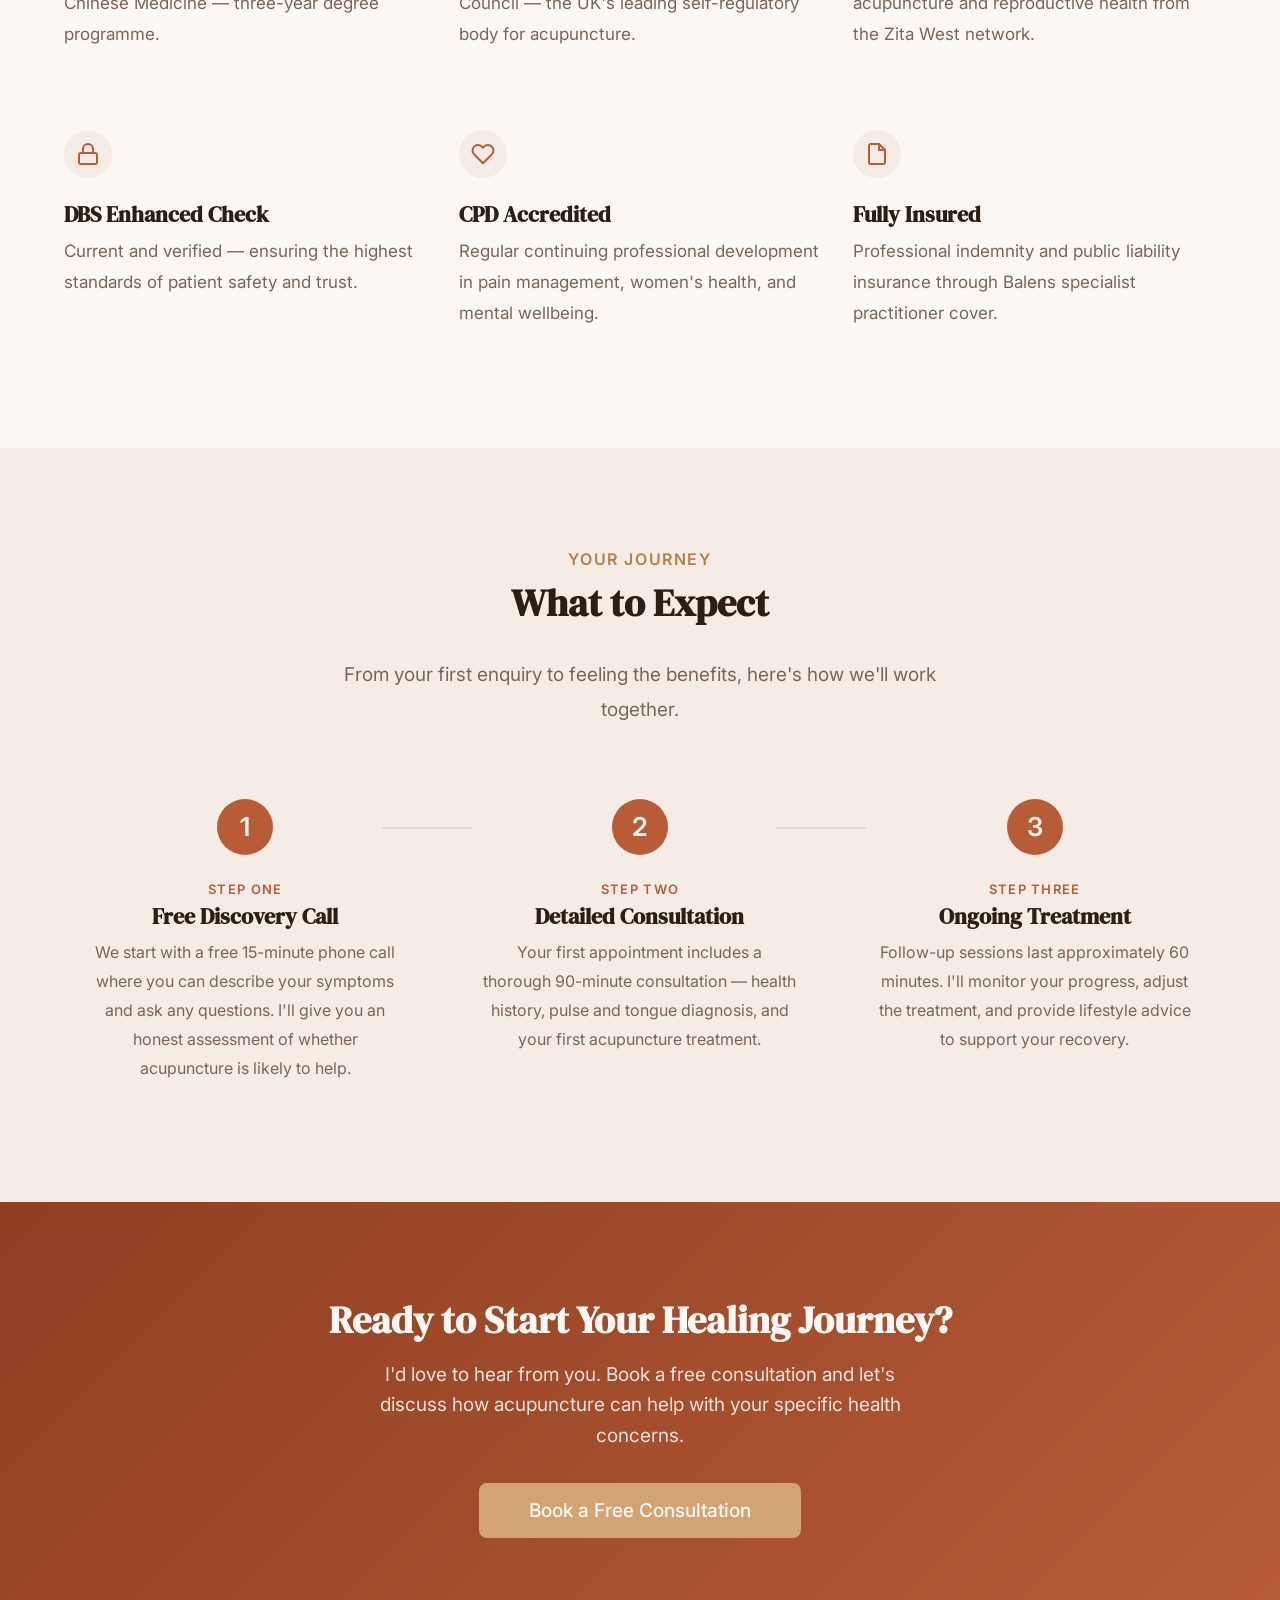
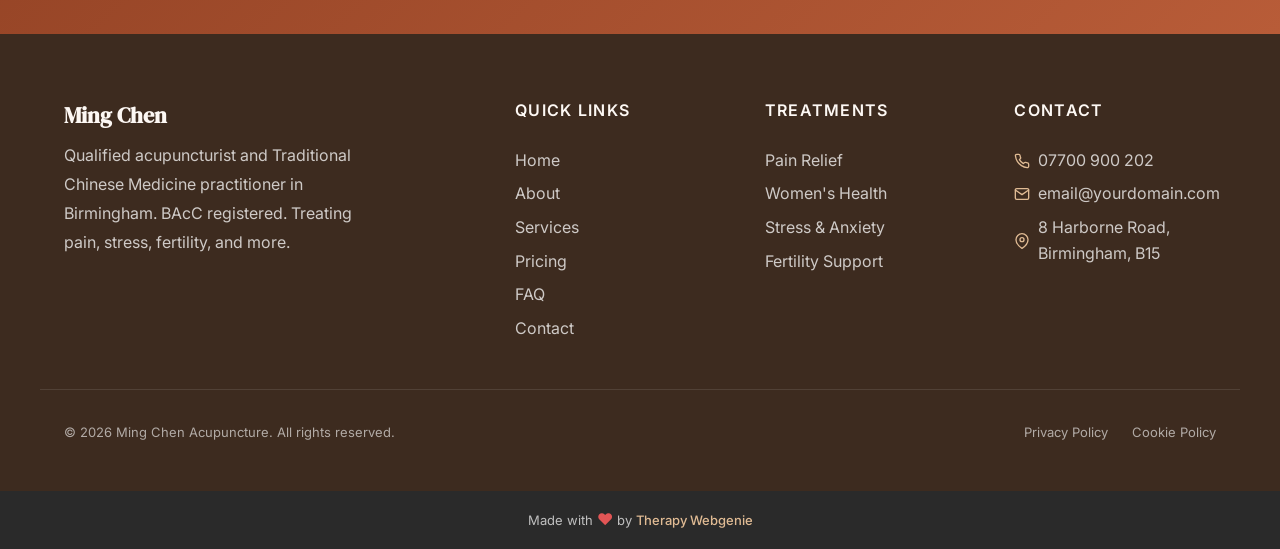
==== commit d5785087: "Change about page top section from about-hero to about-split-third Co-Authored-By: Claude Opus 4.6 (" ====
--- a/about.html
+++ b/about.html
@@ -95,8 +95,8 @@
 
     <!-- SECTION: about-hero -->
     <section class="about-hero">
-      <div class="container about-hero__inner">
-        <div class="about-hero__image-wrap" style="background-image: url('images/about-portrait.jpg');" role="img" aria-label="Ming Chen, acupuncturist in Birmingham">
+      <div class="container about-split-third__inner">
+        <div class="about-split-third__image-wrap" style="background-image: url('images/about-portrait.jpg');" role="img" aria-label="Ming Chen, acupuncturist in Birmingham">
         </div>
         <div class="about-hero__content">
           <span class="section-label">About Me</span>
--- a/css/components.css
+++ b/css/components.css
@@ -2485,7 +2485,7 @@
   display: grid;
   grid-template-columns: 1fr;
   gap: var(--space-2xl);
-  align-items: center;
+  align-items: stretch;
 }
 
 .about-hero h1,
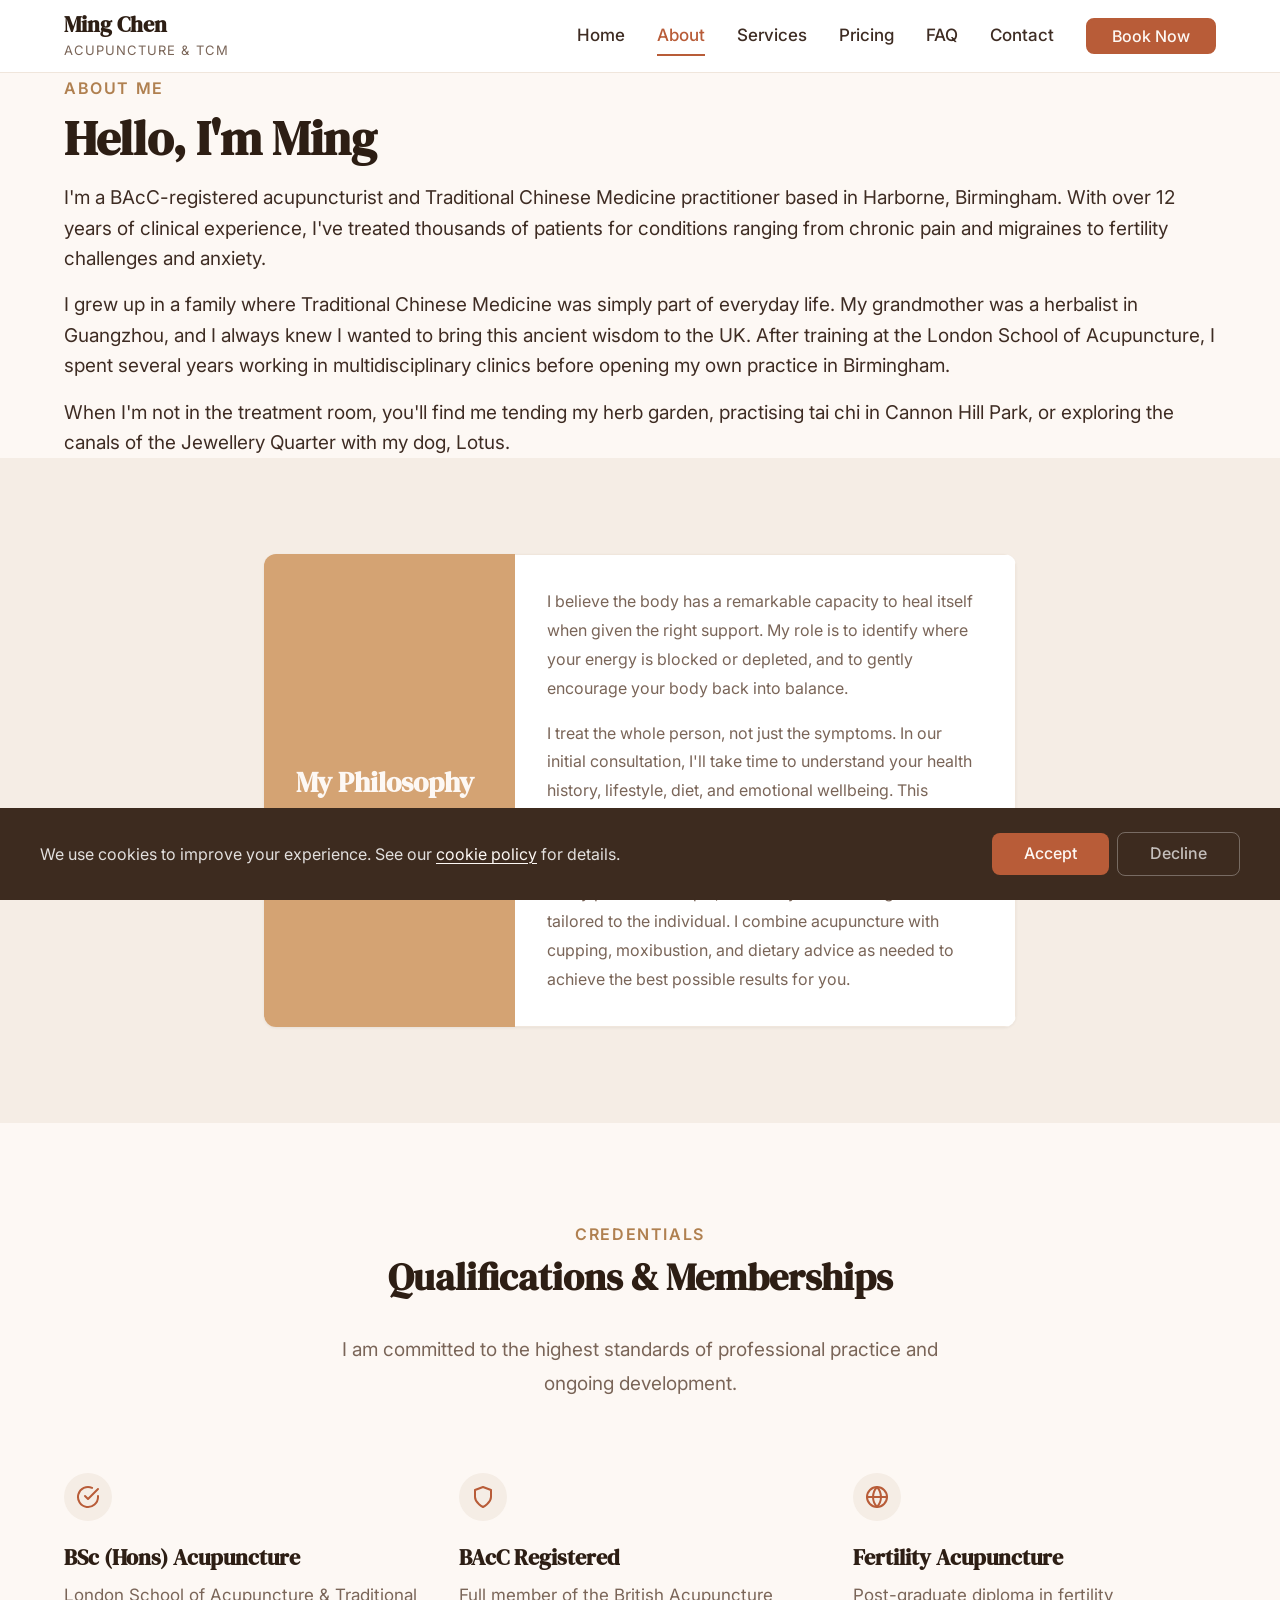
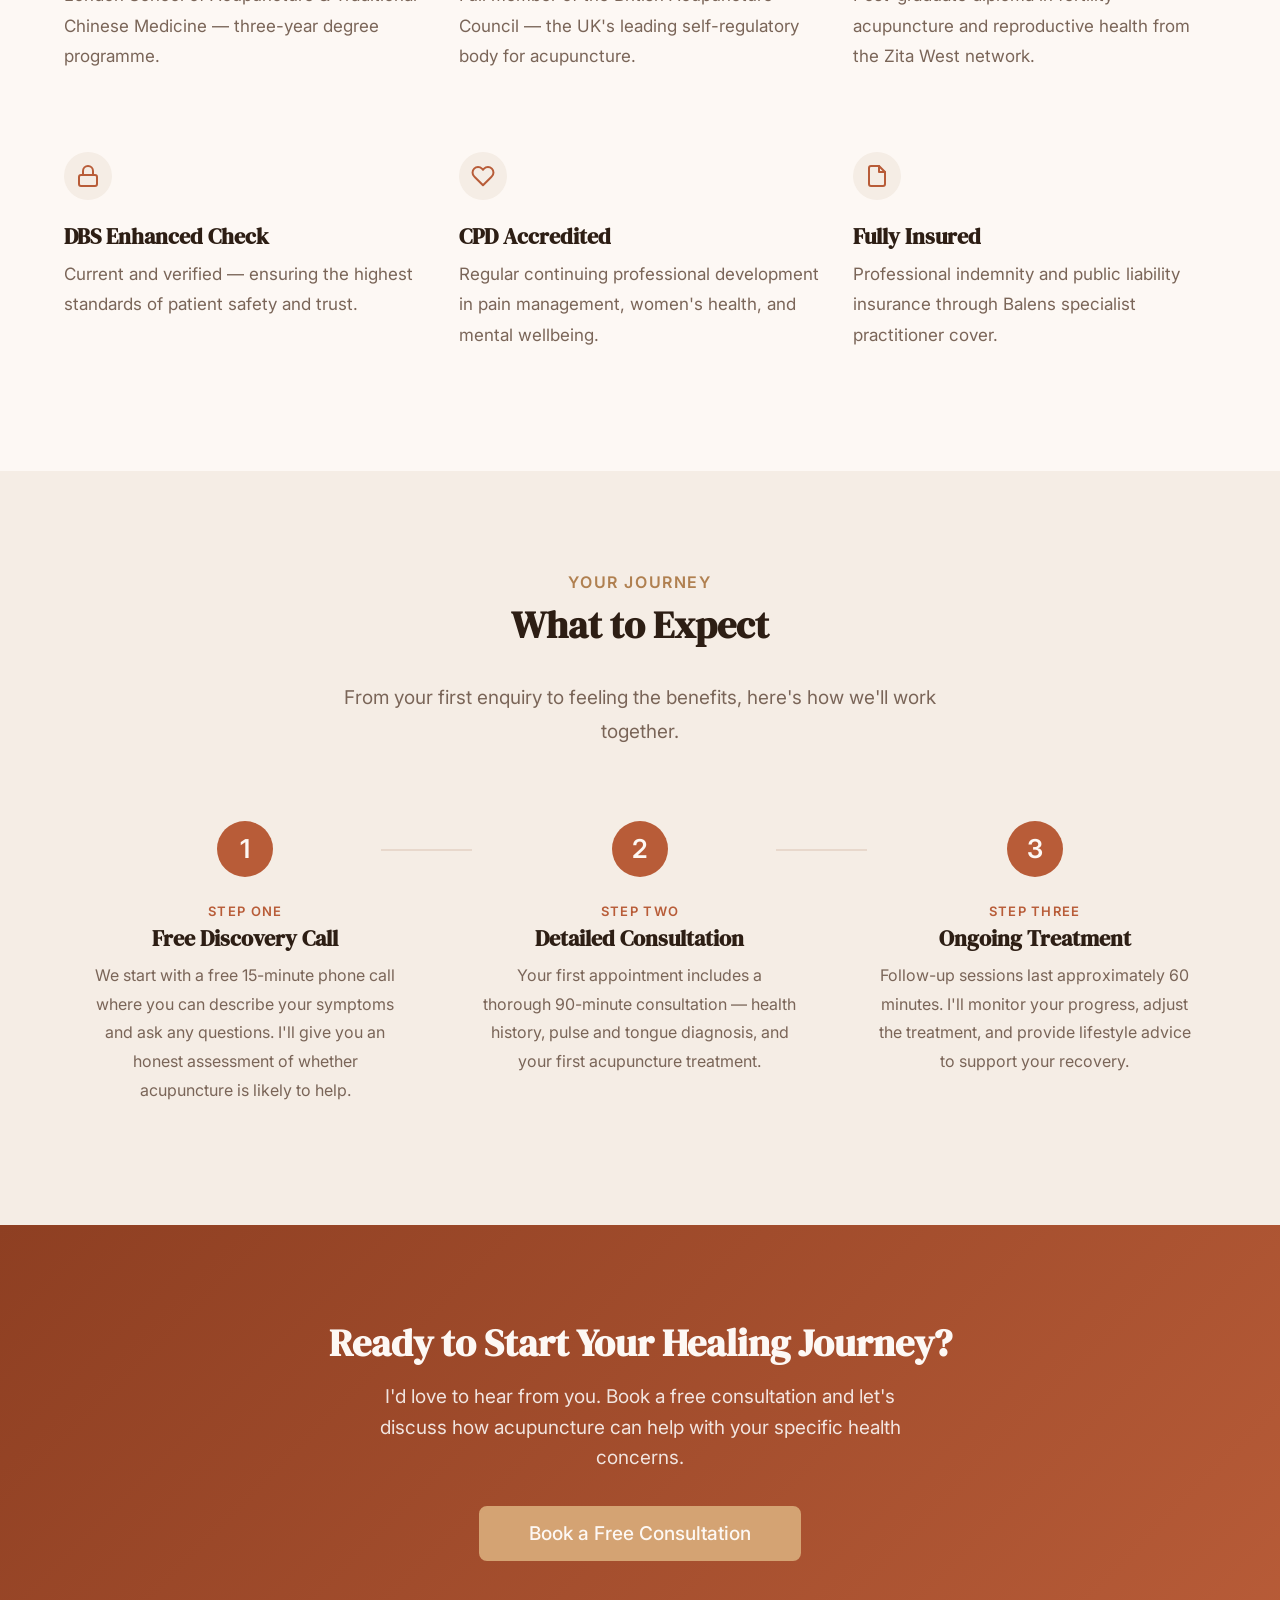
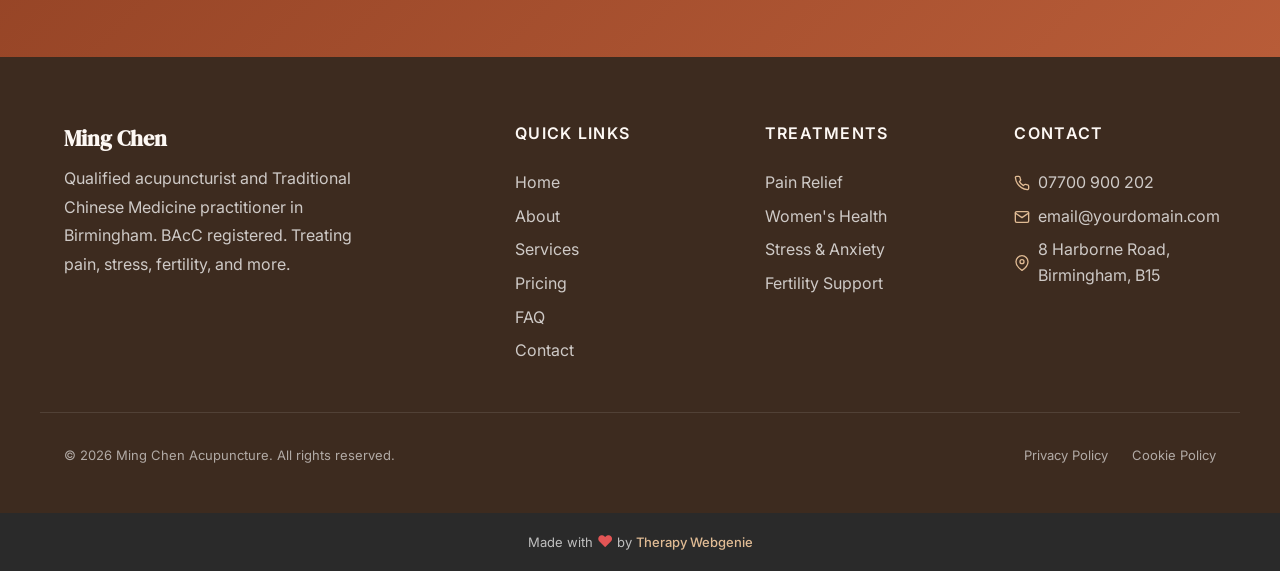
==== commit 632cc322: "Fix about-split-third: update section wrapper and text content classes Co-Authored-By: Claude Opus 4" ====
--- a/about.html
+++ b/about.html
@@ -94,11 +94,11 @@
   <main id="main">
 
     <!-- SECTION: about-hero -->
-    <section class="about-hero">
+    <section class="about-split-third">
       <div class="container about-split-third__inner">
         <div class="about-split-third__image-wrap" style="background-image: url('images/about-portrait.jpg');" role="img" aria-label="Ming Chen, acupuncturist in Birmingham">
         </div>
-        <div class="about-hero__content">
+        <div class="about-split-third__text">
           <span class="section-label">About Me</span>
           <h1>Hello, I'm Ming</h1>
           <p>I'm a BAcC-registered acupuncturist and Traditional Chinese Medicine practitioner based in Harborne, Birmingham. With over 12 years of clinical experience, I've treated thousands of patients for conditions ranging from chronic pain and migraines to fertility challenges and anxiety.</p>
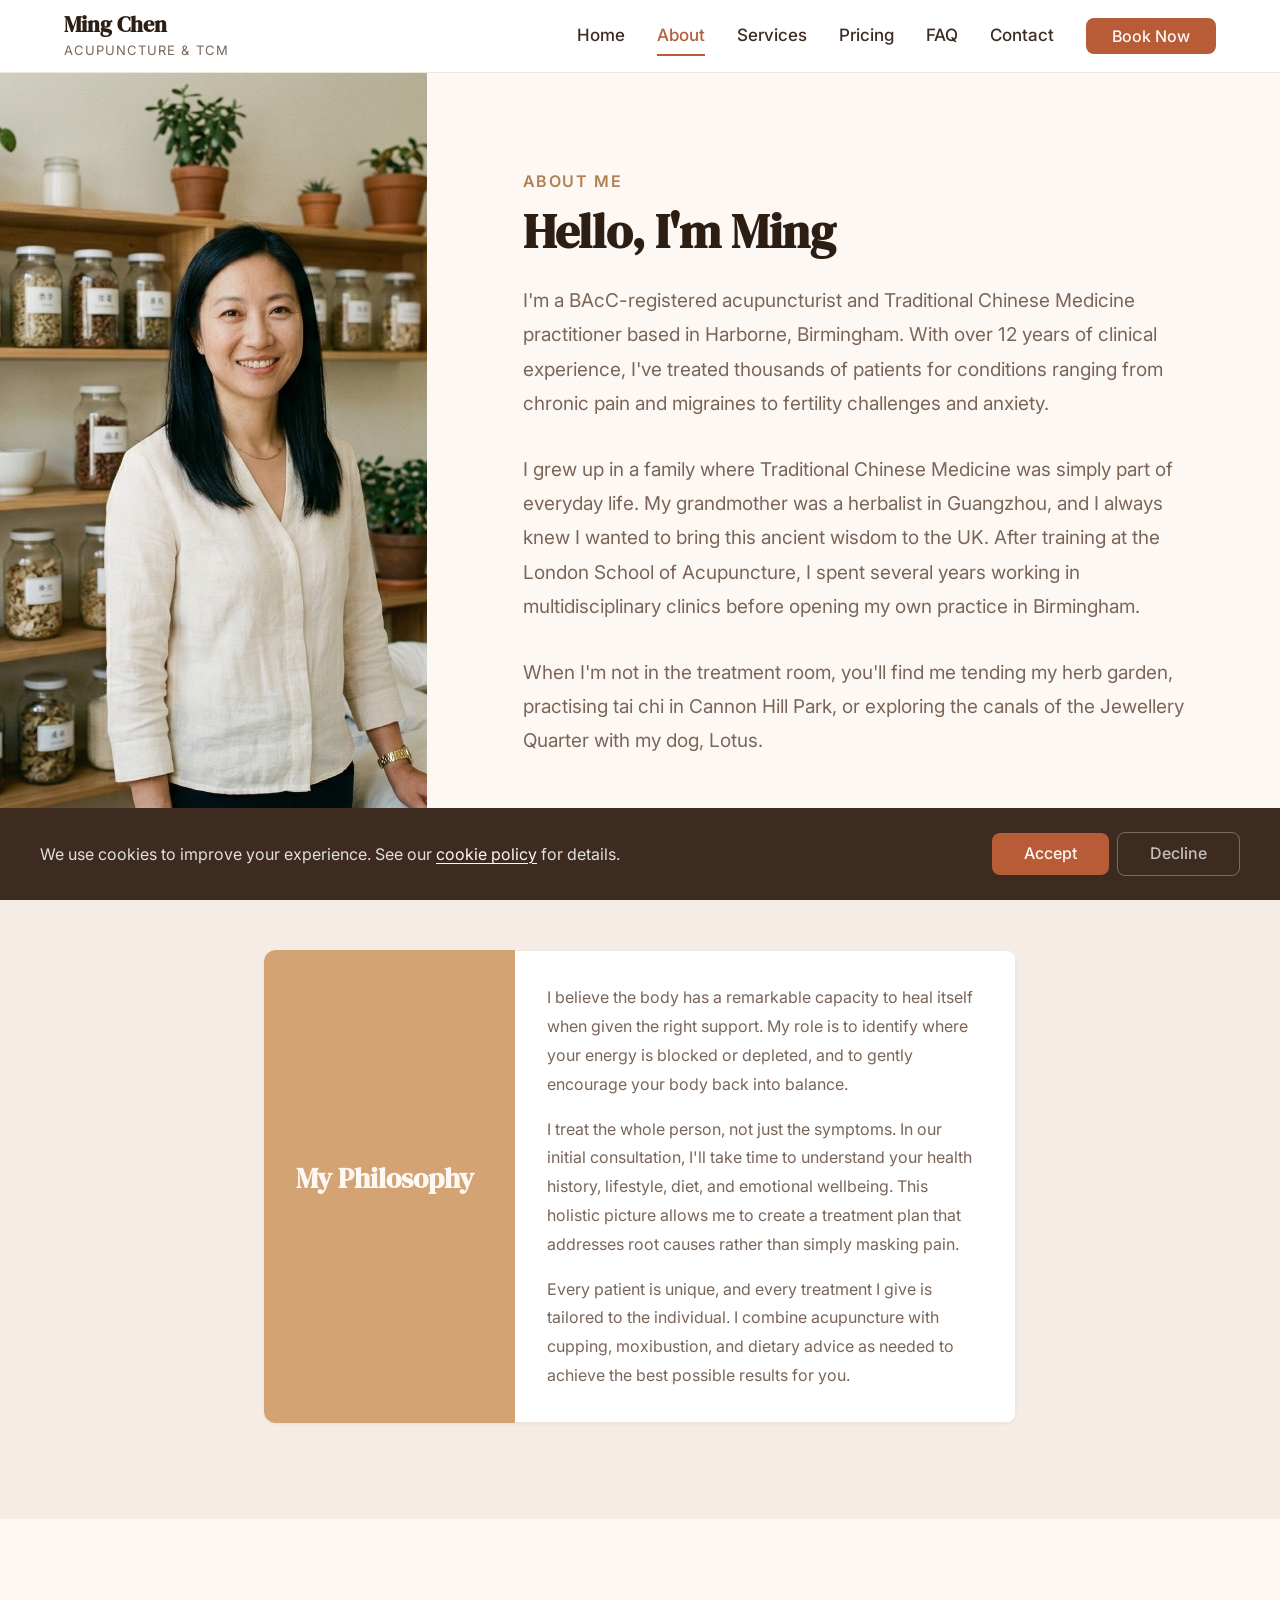
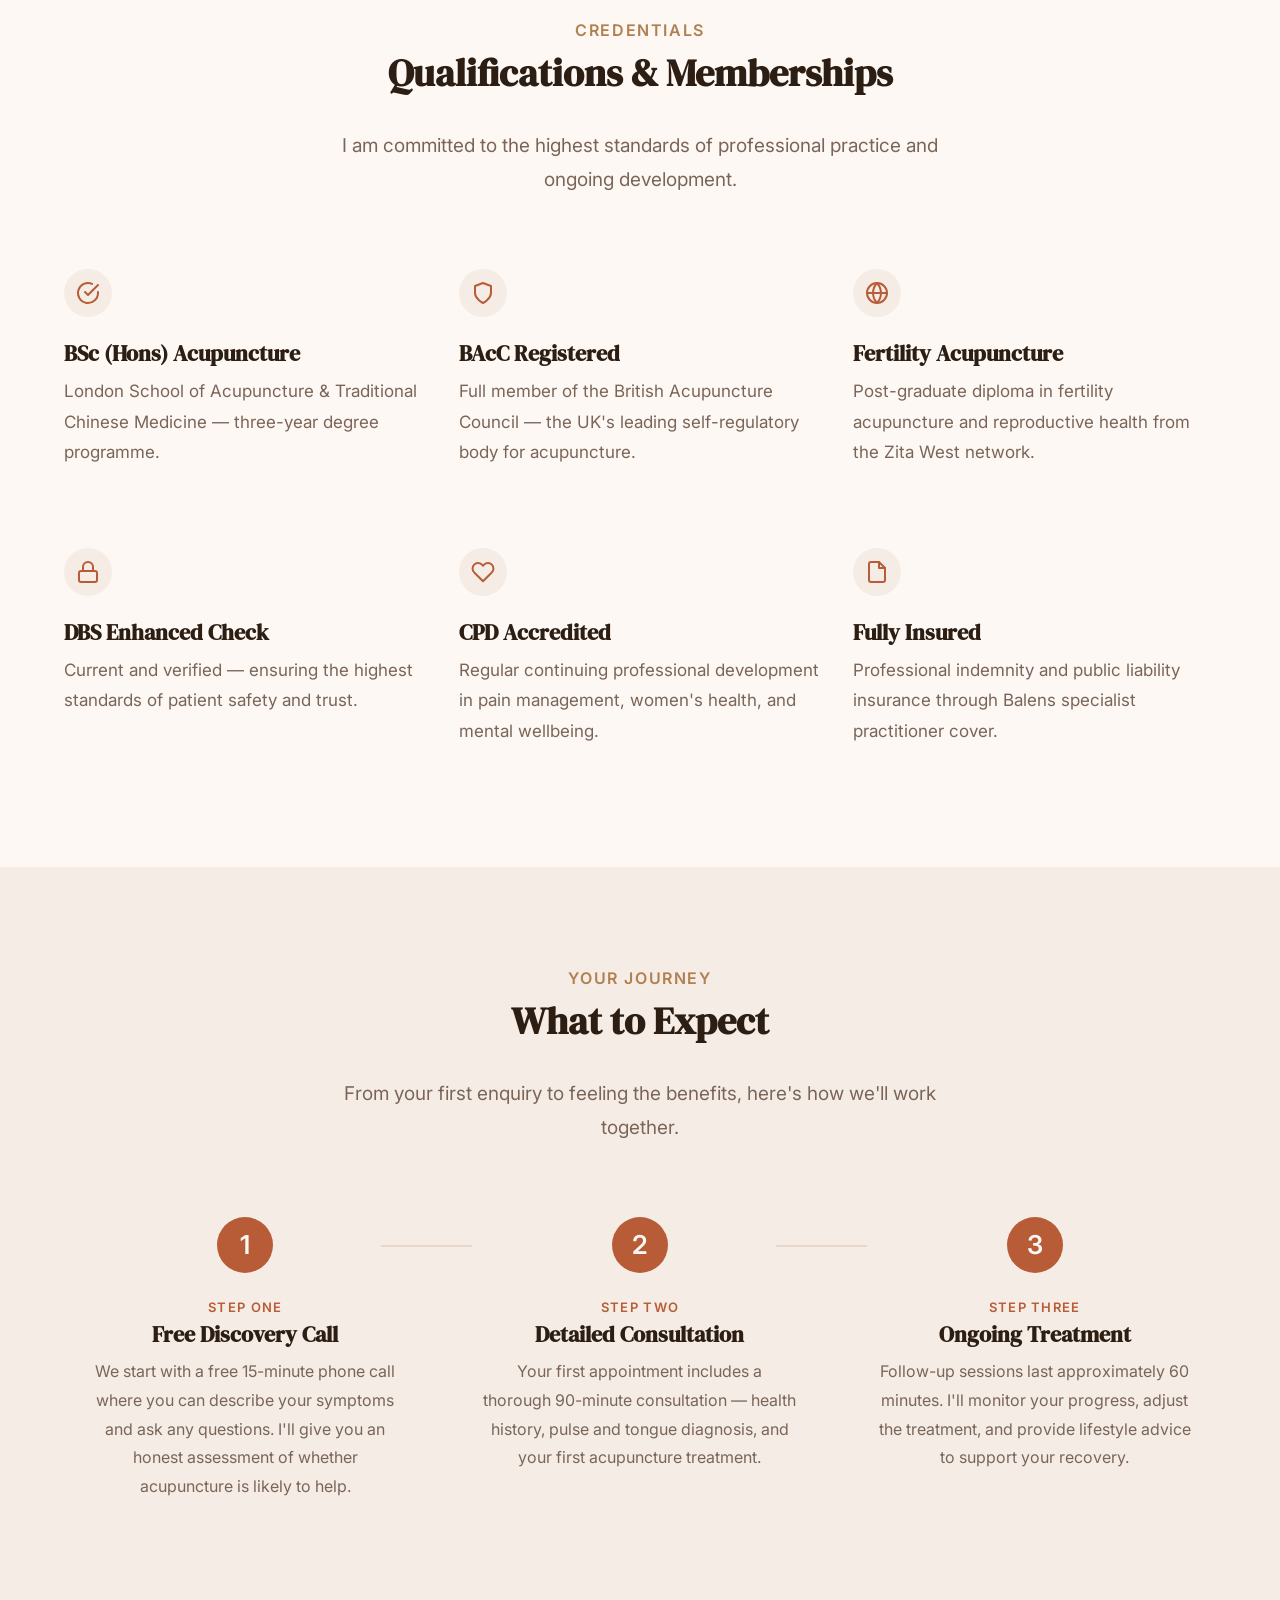
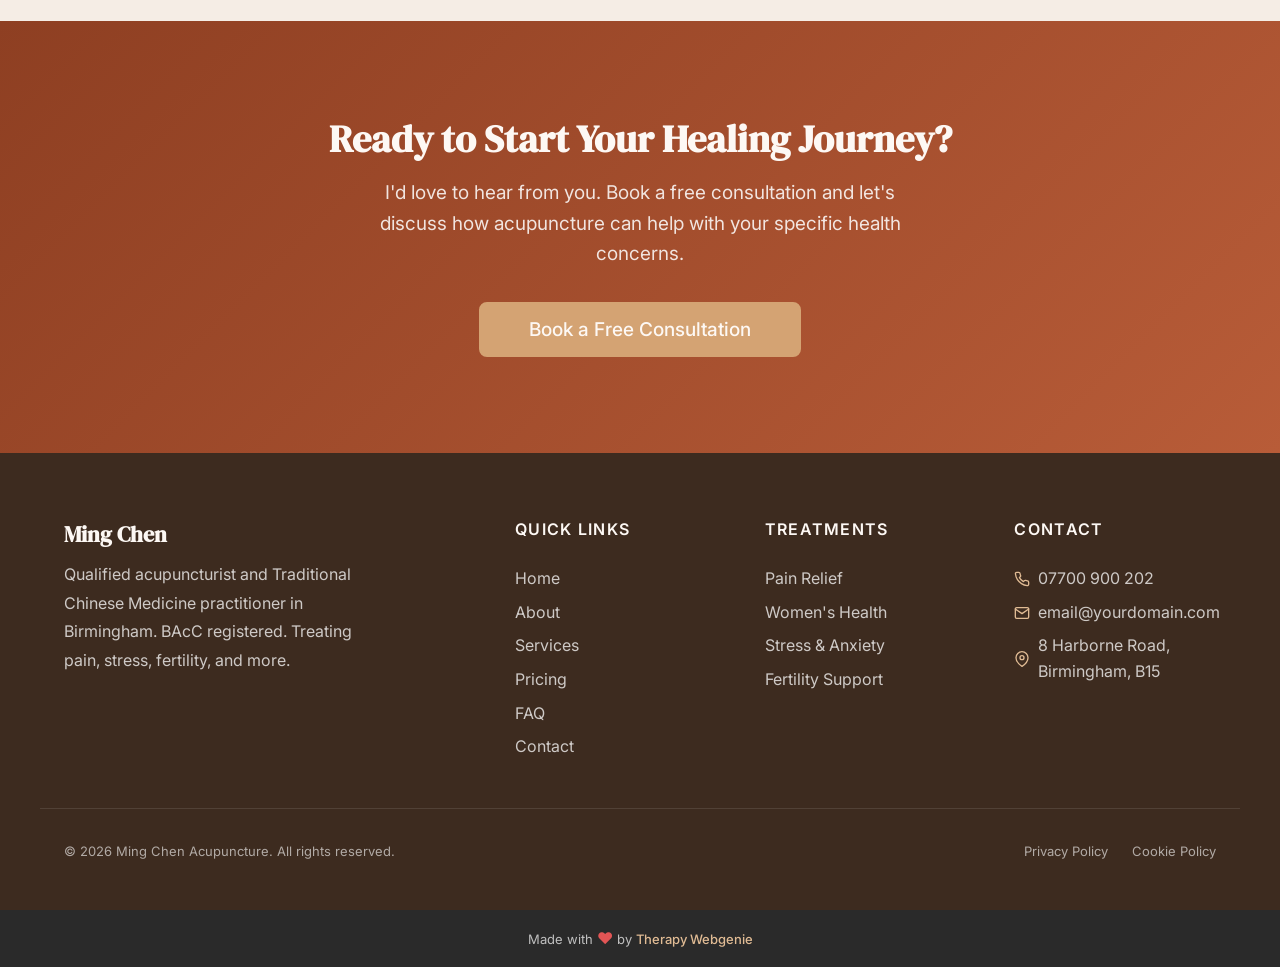
==== commit 7be464a9: "Fix about-split-third: remove container class, update components.css Co-Authored-By: Claude Opus 4.6" ====
--- a/about.html
+++ b/about.html
@@ -95,7 +95,7 @@
 
     <!-- SECTION: about-hero -->
     <section class="about-split-third">
-      <div class="container about-split-third__inner">
+      <div class="about-split-third__inner">
         <div class="about-split-third__image-wrap" style="background-image: url('images/about-portrait.jpg');" role="img" aria-label="Ming Chen, acupuncturist in Birmingham">
         </div>
         <div class="about-split-third__text">
--- a/css/components.css
+++ b/css/components.css
@@ -2555,6 +2555,71 @@
   }
 }
 
+/* =============================================
+   ABOUT: SPLIT THIRD
+   1fr image (left) + 2fr text (right).
+   Narrower image column than about-hero.
+   Uses background-image for full-bleed coverage.
+   ============================================= */
+.about-split-third {
+  padding: 0;
+}
+
+.about-split-third__inner {
+  display: grid;
+  grid-template-columns: 1fr;
+  gap: var(--space-2xl);
+  align-items: stretch;
+}
+
+.about-split-third h1,
+.about-split-third h2 {
+  margin-bottom: var(--space-lg);
+}
+
+.about-split-third__image-wrap {
+  background-size: cover;
+  background-position: center;
+  background-repeat: no-repeat;
+  min-height: 350px;
+}
+
+.about-split-third__text {
+  padding: var(--space-2xl) var(--space-lg);
+  display: flex;
+  flex-direction: column;
+  justify-content: center;
+}
+
+.about-split-third__text p {
+  color: var(--color-text-light);
+  line-height: var(--line-height-relaxed);
+}
+
+.about-split-third__text p + p {
+  margin-top: var(--space-md);
+}
+
+@media (min-width: 768px) {
+  .about-split-third {
+    overflow: hidden;
+  }
+
+  .about-split-third__inner {
+    grid-template-columns: 1fr 2fr;
+    gap: 0;
+  }
+
+  .about-split-third__image-wrap {
+    overflow: hidden;
+    min-height: 500px;
+  }
+
+  .about-split-third__text {
+    padding: var(--space-4xl);
+  }
+}
+
 /* Qualifications */
 .quals-list {
   display: grid;
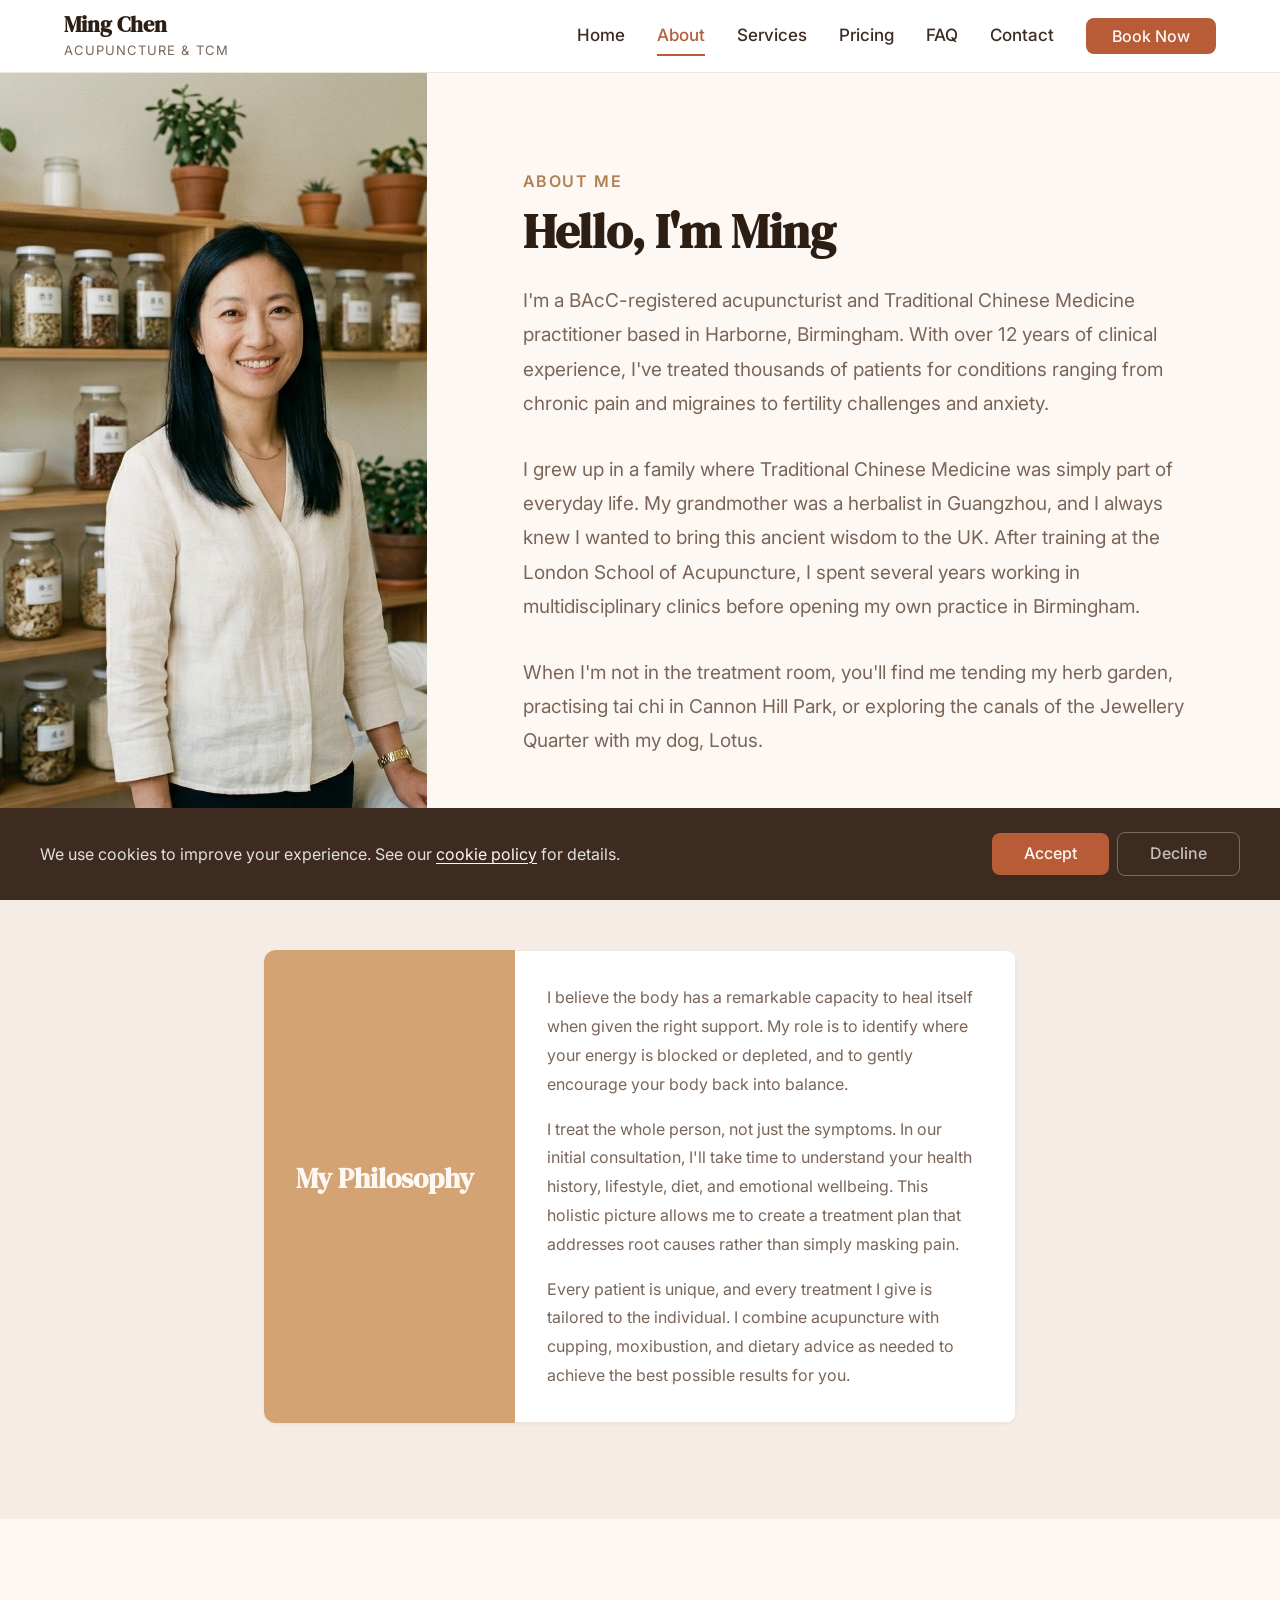
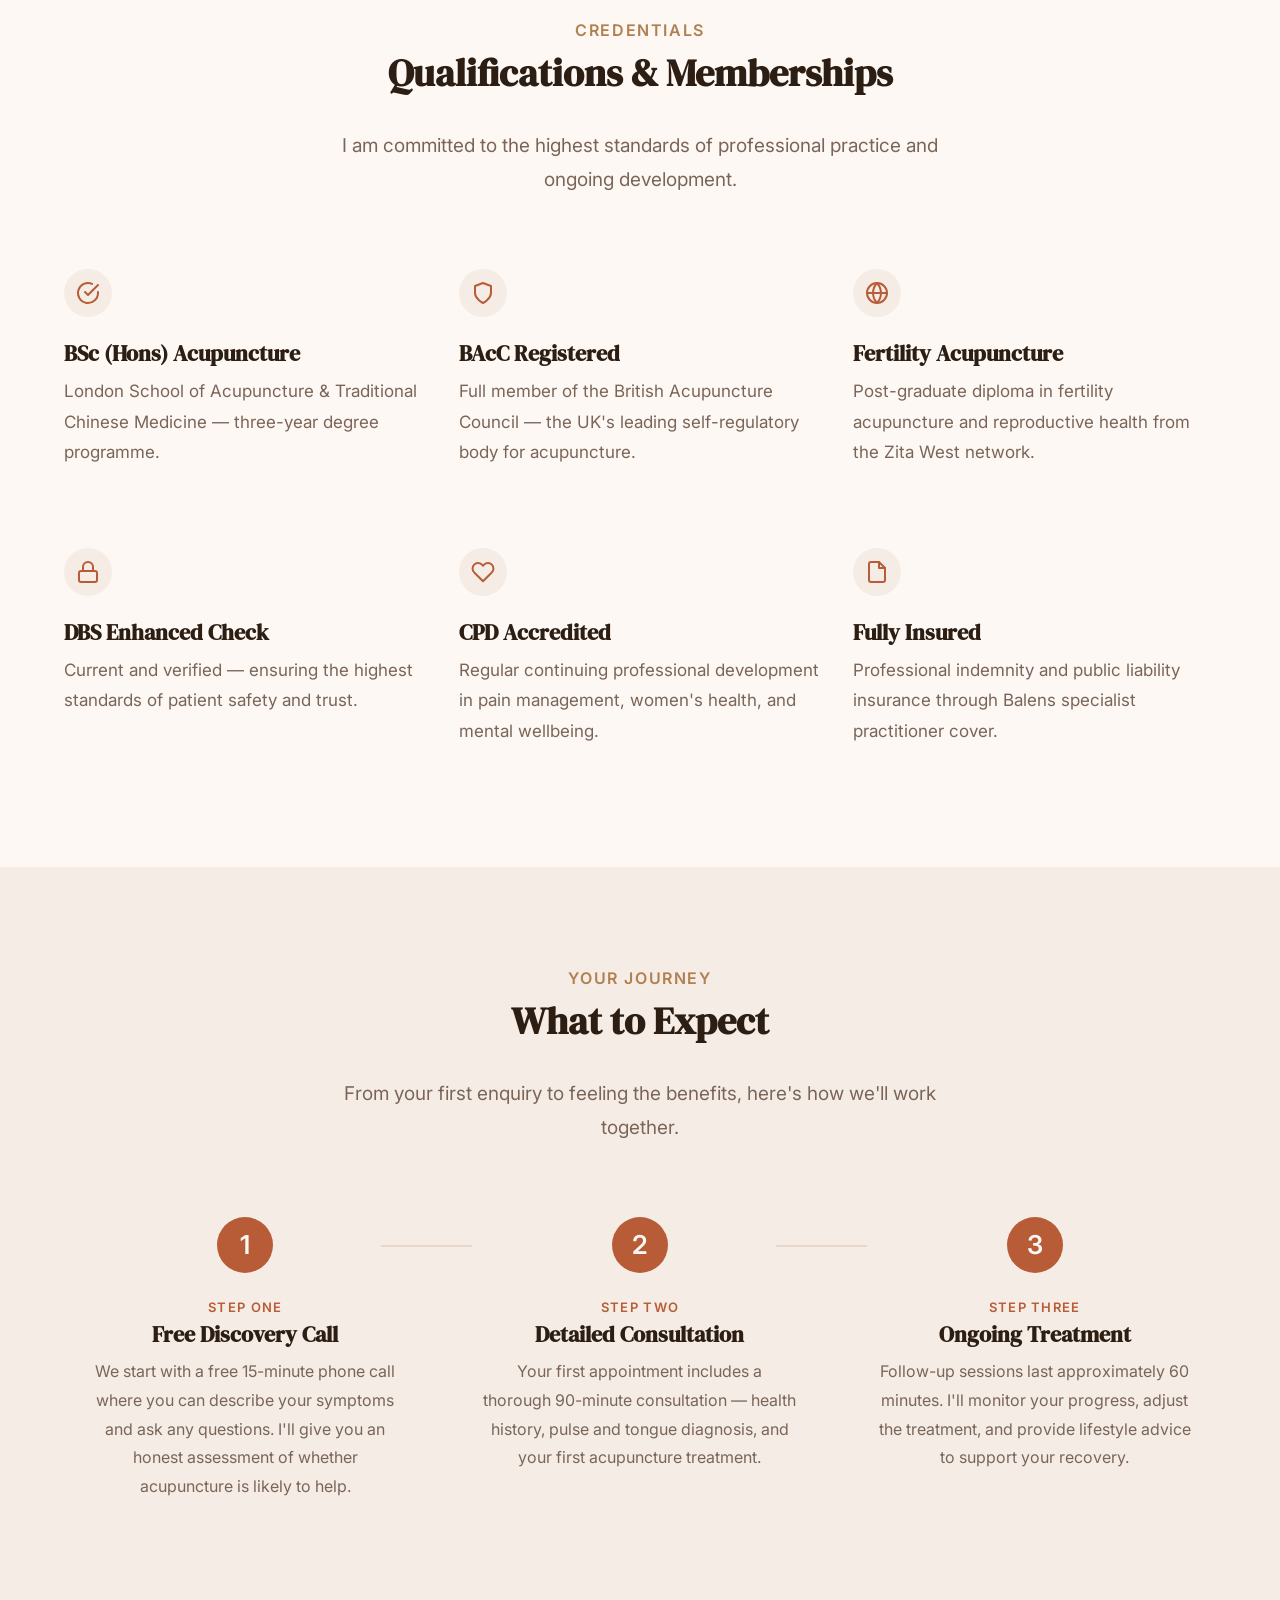
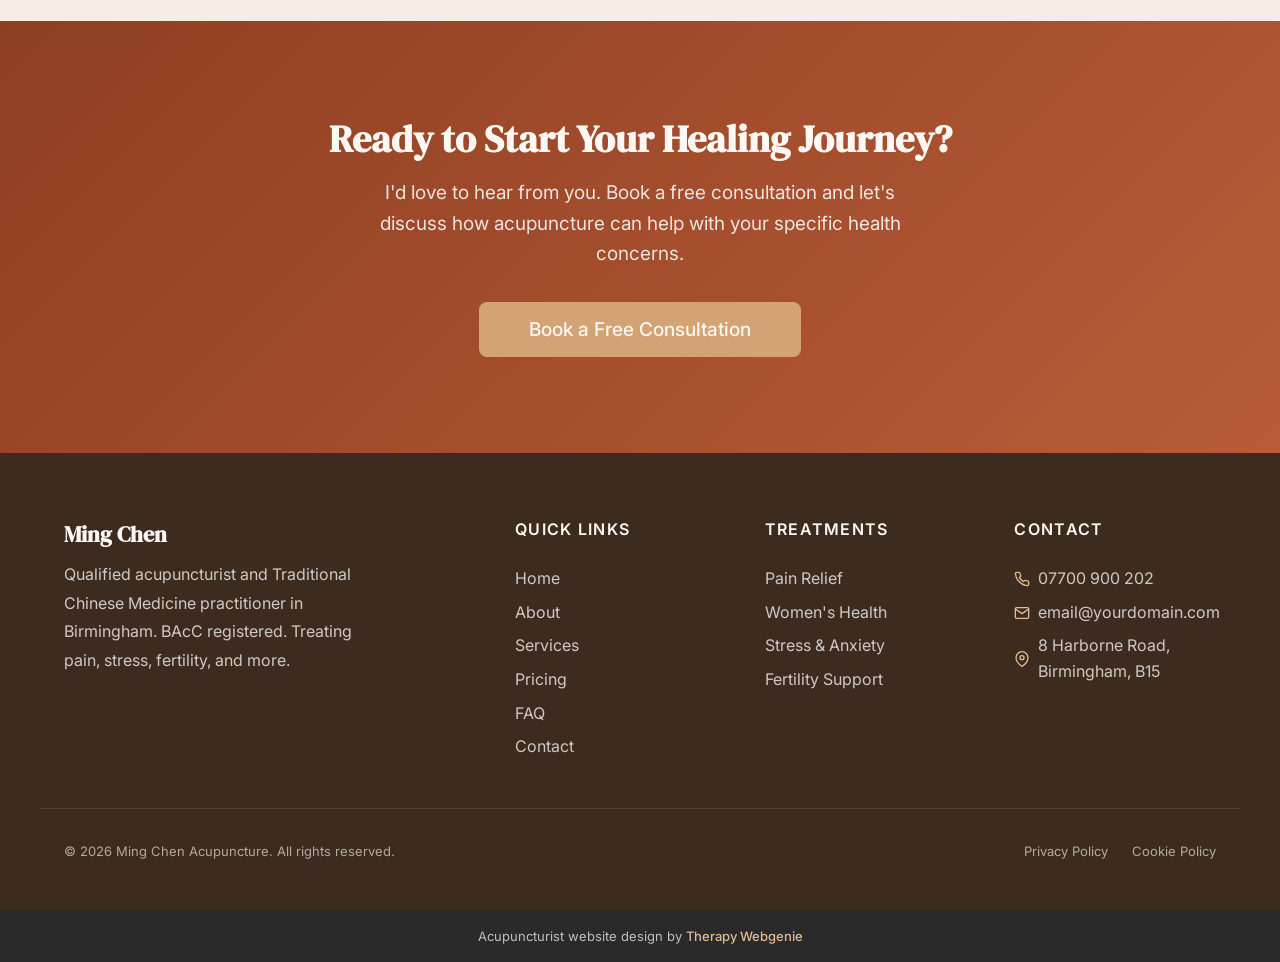
==== commit 42dcd055: "Footer credit: profession wording, link to the matching Therapy Webgenie page, rel nofollow Co-Autho" ====
--- a/about.html
+++ b/about.html
@@ -282,7 +282,7 @@
   <!-- /SECTION: footer -->
 
   <div class="site-credit">
-    <p>Made with <span class="site-credit__heart" aria-label="love">&#10084;</span> by <a href="https://www.therapywebgenie.com" target="_blank" rel="noopener">Therapy Webgenie</a></p>
+    <p>Acupuncturist website design by <a href="https://www.therapywebgenie.com/websites-for-therapists/complementary-therapists/" target="_blank" rel="noopener nofollow">Therapy Webgenie</a></p>
   </div>
 
   <!-- Cookie Consent -->
--- a/css/components.css
+++ b/css/components.css
@@ -6270,6 +6270,7 @@
   flex-wrap: wrap;
   gap: var(--space-md);
   align-items: center;
+  justify-content: center;
   font-size: var(--text-sm);
   color: var(--color-text-light);
   margin-bottom: var(--space-xl);
